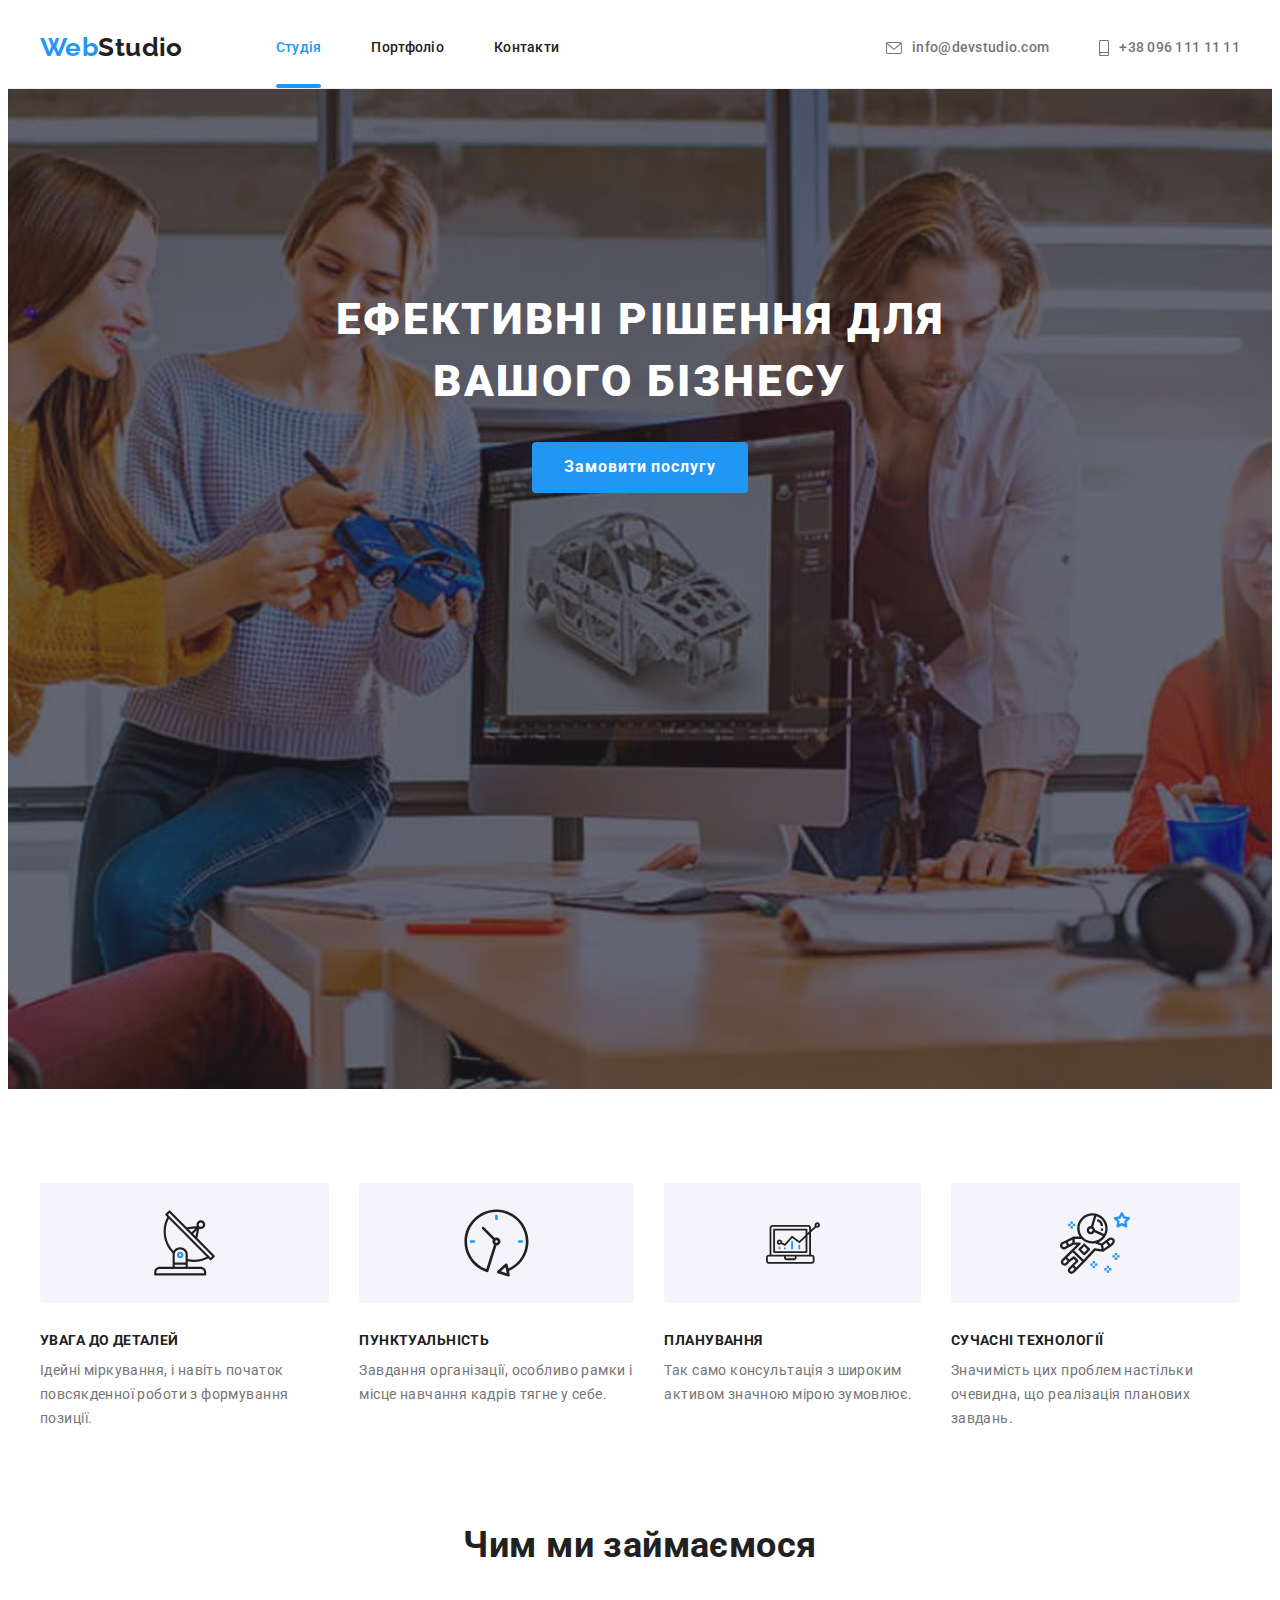
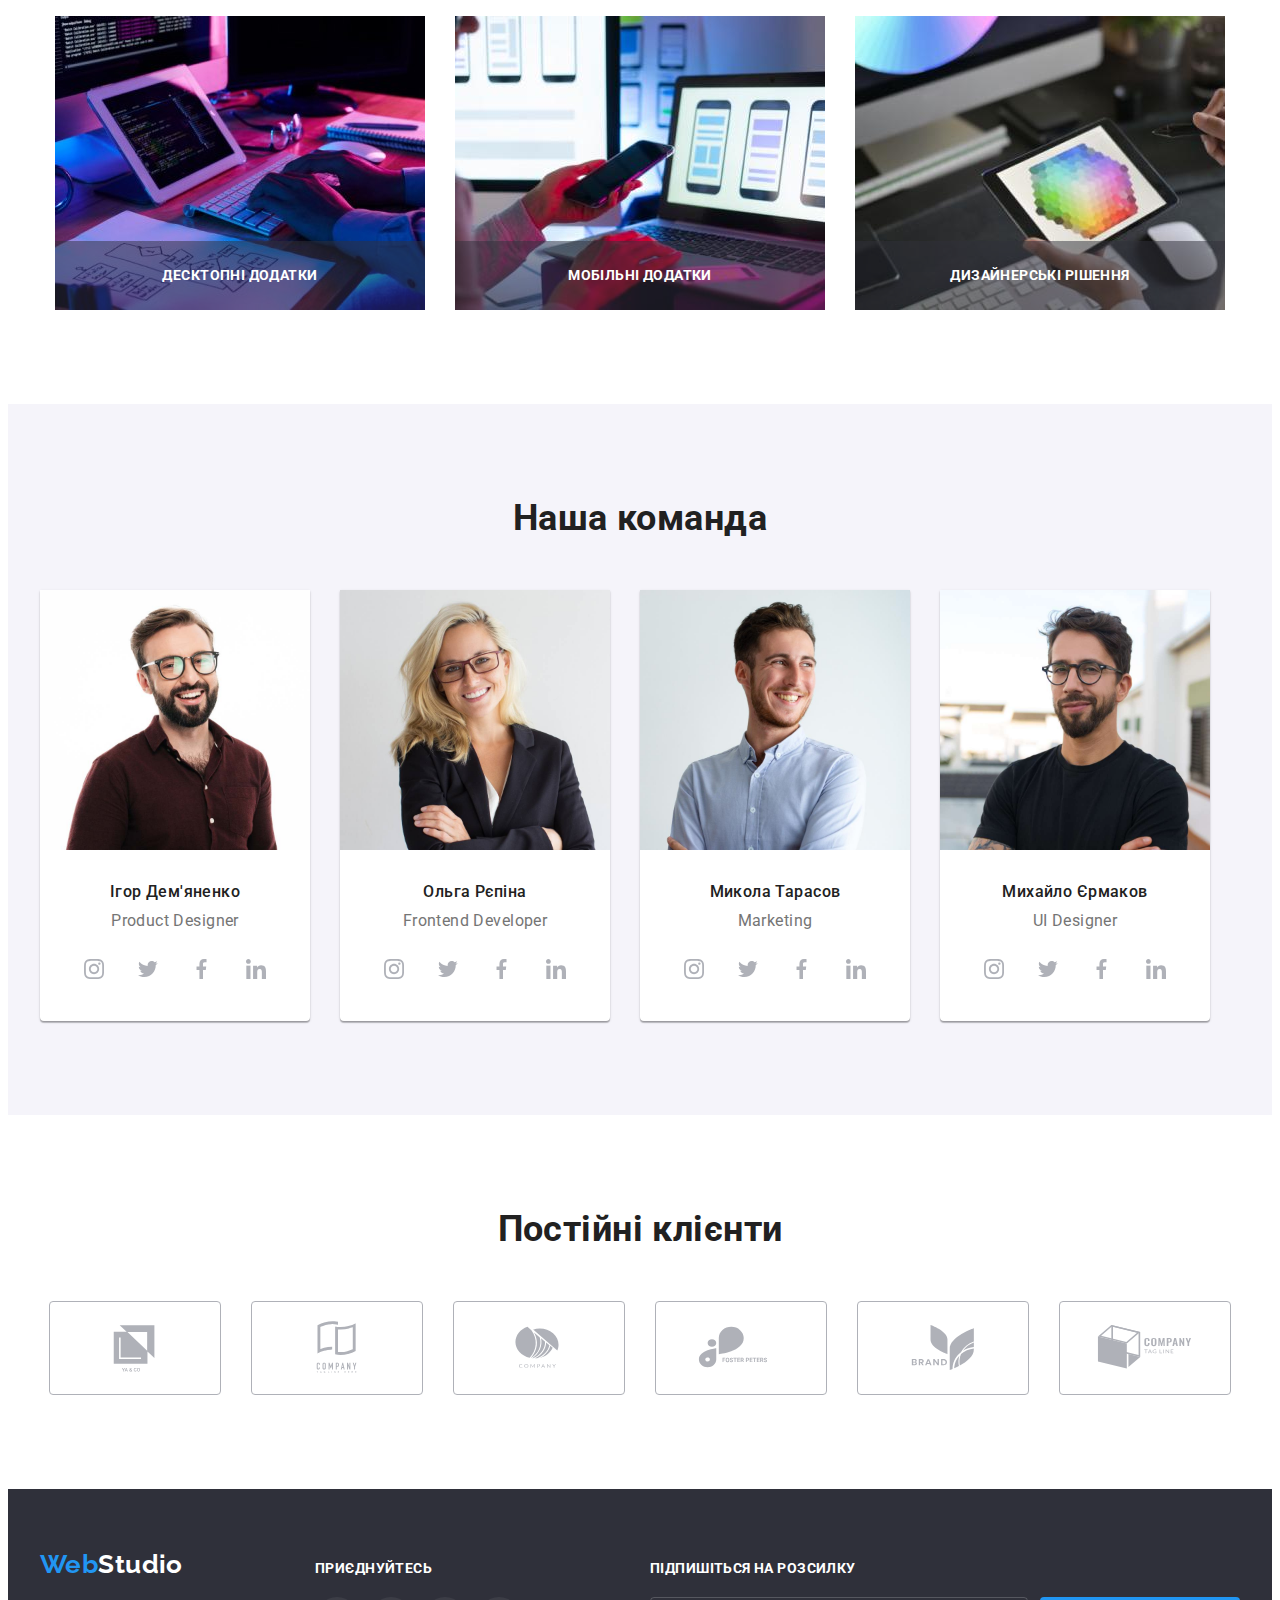
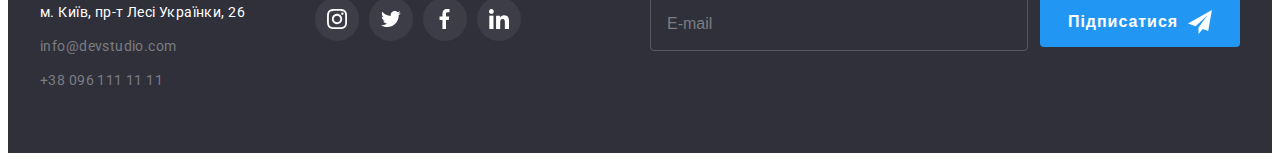
==== index.html @ 869d694b "HW8" ====
<!DOCTYPE html>
<html lang="uk">
  <head>
    <meta charset="UTF-8" />
    <meta http-equiv="X-UA-Compatible" content="IE=edge" />
    <meta name="viewport" content="width=device-width, initial-scale=1.0" />
    <title>WebStudio</title>
    <link rel="preconnect" href="https://fonts.googleapis.com" />
    <link rel="preconnect" href="https://fonts.gstatic.com" crossorigin />
    <link
      href="https://fonts.googleapis.com/css2?family=Raleway:wght@700&family=Roboto:wght@400;500;700;900&display=swap"
      rel="stylesheet"
    />
    <link
      rel="stylesheet"
      href="https://cdnjs.cloudflare.com/ajax/libs/modern-normalize/1.1.0/modern-normalize.min.css"
      integrity="sha512-wpPYUAdjBVSE4KJnH1VR1HeZfpl1ub8YT/NKx4PuQ5NmX2tKuGu6U/JRp5y+Y8XG2tV+wKQpNHVUX03MfMFn9Q=="
      crossorigin="anonymous"
      referrerpolicy="no-referrer"
    />
    <link rel="stylesheet" href="./css/main.min.css" />
  </head>
  <body>
    <!--Header-->
    <header class="header">
      <div class="container">
        <nav class="navigation">
          <a href="./index.html" class="logo"
            ><span class="logo__accent">Web</span>Studio</a
          >
          <ul class="site-nav list">
            <li class="site-nav__item">
              <a
                href="./index.html"
                class="site-nav__link site-nav__link--current"
                >Студія</a
              >
            </li>
            <li class="site-nav__item">
              <a href="./portfolio.html" class="site-nav__link">Портфоліо</a>
            </li>
            <li class="site-nav__item">
              <a href="/" class="site-nav__link">Контакти</a>
            </li>
          </ul>
          <ul class="contact list">
            <li class="contact__item">
              <a href="mailto:info@devstudio.com" class="contact__link">
                <svg class="contact__icon" width="16" height="12">
                  <use href="./img/sprite.svg#email"></use></svg
                >info@devstudio.com</a
              >
            </li>
            <li class="contact__item">
              <a href="tel:+380961111111" class="contact__link"
                ><svg class="contact__icon" width="10" height="16">
                  <use href="./img/sprite.svg#smartphone"></use></svg
                >+38 096 111 11 11</a
              >
            </li>
          </ul>
        </nav>
      </div>
    </header>

    <!--Main-->
    <main>
      <!--Hero banner-->
      <section class="hero-section">
        <div class="container">
          <h1 class="hero__headline">
            Ефективні рішення для <br />
            вашого бізнесу
          </h1>
          <button type="button" class="hero__button" data-modal-open>
            Замовити послугу
          </button>
        </div>
      </section>

      <!--Features-->
      <section class="features-section">
        <div class="container">
          <h2
            class="features-section__headline features-section__headline--visually-hidden"
          >
            Наші переваги
          </h2>
          <ul class="features-section__list list">
            <li class="features-section__item">
              <div class="features-section__icon">
                <svg width="65" height="70">
                  <use href="./img/sprite.svg#antenna"></use>
                </svg>
              </div>
              <h3 class="features-section__title">Увага до деталей</h3>
              <p class="features-section__text">
                Ідейні міркування, і навіть початок повсякденної роботи з
                формування позиції.
              </p>
            </li>
            <li class="features-section__item">
              <div class="features-section__icon">
                <svg width="67" height="70">
                  <use href="./img/sprite.svg#clock"></use>
                </svg>
              </div>
              <h3 class="features-section__title">Пунктуальність</h3>
              <p class="features-section__text">
                Завдання організації, особливо рамки і місце навчання кадрів
                тягне у себе.
              </p>
            </li>
            <li class="features-section__item">
              <div class="features-section__icon">
                <svg width="70" height="54">
                  <use href="./img/sprite.svg#pc-icon"></use>
                </svg>
              </div>
              <h3 class="features-section__title">Планування</h3>
              <p class="features-section__text">
                Так само консультація з широким активом значною мірою зумовлює.
              </p>
            </li>
            <li class="features-section__item">
              <div class="features-section__icon">
                <svg width="70" height="70">
                  <use href="./img/sprite.svg#astronaut"></use>
                </svg>
              </div>
              <h3 class="features-section__title">Сучасні технології</h3>
              <p class="features-section__text">
                Значимість цих проблем настільки очевидна, що реалізація
                планових завдань.
              </p>
            </li>
          </ul>
        </div>
      </section>

      <!--About-->
      <section class="about-section">
        <div class="container">
          <h2 class="about-section__headline">Чим ми займаємося</h2>
          <ul class="about-section__list list">
            <li class="about-section__item">
              <div class="about-section__thumb">
                <img
                  class="about-section__image"
                  src="./img/development.jpg"
                  alt="Веброзробка"
                  width="370"
                />
                <p class="about-section__copy">Десктопні додатки</p>
              </div>
            </li>
            <li class="about-section__item">
              <div class="about-section__thumb">
                <img
                  class="about-section__image"
                  src="./img/payment-integration.jpg"
                  alt="Інтеграція платіжних систем"
                  width="370"
                />
                <p class="about-section__copy">Мобільні додатки</p>
              </div>
            </li>
            <li class="about-section__item">
              <div class="about-section__thumb">
                <img
                  class="about-section__image"
                  src="./img/web-design.jpg"
                  alt="Веб дизайн"
                  width="370"
                />
                <p class="about-section__copy">Дизайнерські рішення</p>
              </div>
            </li>
          </ul>
        </div>
      </section>

      <!--Our team-->
      <section class="team-section">
        <div class="container">
          <h2 class="team-section__headline">Наша команда</h2>
          <ul class="team-section__list list">
            <li class="team-section__item item">
              <img
                class="team-section__photo"
                src="./img/ihor-product-designer.jpg"
                alt="Продуктовий дизайнер Ігор Демяненко"
                width="270"
              />
              <h3 class="team-section__name">Ігор Дем'яненко</h3>
              <p class="team-section__position">Product Designer</p>
              <ul class="some-list list">
                <li class="some-list__item">
                  <a
                    href="#"
                    class="some-list__link"
                    rel="noopener noreferrer nofollow"
                  >
                    <svg class="some-list__icon" width="20" height="20">
                      <use href="./img/sprite.svg#instagram-icon"></use></svg
                  ></a>
                </li>
                <li class="some-list__item">
                  <a
                    href="#"
                    class="some-list__link"
                    rel="noopener noreferrer nofollow"
                  >
                    <svg class="some-list__icon" width="20" height="20">
                      <use href="./img/sprite.svg#twitter-icon"></use></svg
                  ></a>
                </li>
                <li class="some-list__item">
                  <a
                    href="#"
                    class="some-list__link"
                    rel="noopener noreferrer nofollow"
                  >
                    <svg class="some-list__icon" width="20" height="20">
                      <use href="./img/sprite.svg#facebook-icon"></use></svg
                  ></a>
                </li>
                <li class="some-list__item">
                  <a
                    href="#"
                    class="some-list__link"
                    rel="noopener noreferrer nofollow"
                  >
                    <svg class="some-list__icon" width="20" height="20">
                      <use href="./img/sprite.svg#linkdin-icon"></use></svg
                  ></a>
                </li>
              </ul>
            </li>
            <li class="team-section__item">
              <img
                class="team-section__photo"
                src="./img/olga-fe.jpg"
                alt="Фронтенд розробник Ольга Рєпіна"
                width="270"
              />
              <h3 class="team-section__name">Ольга Рєпіна</h3>
              <p class="team-section__position">Frontend Developer</p>
              <ul class="some-list list">
                <li class="some-list__item">
                  <a
                    href="#"
                    class="some-list__link"
                    rel="noopener noreferrer nofollow"
                  >
                    <svg class="some-list__icon" width="20" height="20">
                      <use href="./img/sprite.svg#instagram-icon"></use></svg
                  ></a>
                </li>
                <li class="some-list__item">
                  <a
                    href="#"
                    class="some-list__link"
                    rel="noopener noreferrer nofollow"
                  >
                    <svg class="some-list__icon" width="20" height="20">
                      <use href="./img/sprite.svg#twitter-icon"></use></svg
                  ></a>
                </li>
                <li class="some-list__item">
                  <a
                    href="#"
                    class="some-list__link"
                    rel="noopener noreferrer nofollow"
                  >
                    <svg class="some-list__icon" width="20" height="20">
                      <use href="./img/sprite.svg#facebook-icon"></use></svg
                  ></a>
                </li>
                <li class="some-list__item">
                  <a
                    href="#"
                    class="some-list__link"
                    rel="noopener noreferrer nofollow"
                  >
                    <svg class="some-list__icon" width="20" height="20">
                      <use href="./img/sprite.svg#linkdin-icon"></use></svg
                  ></a>
                </li>
              </ul>
            </li>
            <li class="team-section__item">
              <img
                class="team-section__photo"
                src="./img/mykola-marketing.jpg"
                alt="Маркетер Микола Тарасов"
                width="270"
              />
              <h3 class="team-section__name">Микола Тарасов</h3>
              <p class="team-section__position">Marketing</p>
              <ul class="some-list list">
                <li class="some-list__item">
                  <a
                    href="#"
                    class="some-list__link"
                    rel="noopener noreferrer nofollow"
                  >
                    <svg class="some-list__icon" width="20" height="20">
                      <use href="./img/sprite.svg#instagram-icon"></use></svg
                  ></a>
                </li>
                <li class="some-list__item">
                  <a
                    href="#"
                    class="some-list__link"
                    rel="noopener noreferrer nofollow"
                  >
                    <svg class="some-list__icon" width="20" height="20">
                      <use href="./img/sprite.svg#twitter-icon"></use></svg
                  ></a>
                </li>
                <li class="some-list__item">
                  <a
                    href="#"
                    class="some-list__link"
                    rel="noopener noreferrer nofollow"
                  >
                    <svg class="some-list__icon" width="20" height="20">
                      <use href="./img/sprite.svg#facebook-icon"></use></svg
                  ></a>
                </li>
                <li class="some-list__item">
                  <a
                    href="#"
                    class="some-list__link"
                    rel="noopener noreferrer nofollow"
                  >
                    <svg class="some-list__icon" width="20" height="20">
                      <use href="./img/sprite.svg#linkdin-icon"></use></svg
                  ></a>
                </li>
              </ul>
            </li>
            <li class="team-section__item">
              <img
                class="team-section__photo"
                src="./img/mykhailo-ui-designer.jpg"
                alt="Дизайнер інтерфейсів Михайло Єрмаков"
                width="270"
              />
              <h3 class="team-section__name">Михайло Єрмаков</h3>
              <p class="team-section__position">UI Designer</p>
              <ul class="some-list list">
                <li class="some-list__item">
                  <a
                    href="#"
                    class="some-list__link"
                    rel="noopener noreferrer nofollow"
                  >
                    <svg class="some-list__icon" width="20" height="20">
                      <use href="./img/sprite.svg#instagram-icon"></use></svg
                  ></a>
                </li>
                <li class="some-list__item">
                  <a
                    href="#"
                    class="some-list__link"
                    rel="noopener noreferrer nofollow"
                  >
                    <svg class="some-list__icon" width="20" height="20">
                      <use href="./img/sprite.svg#twitter-icon"></use></svg
                  ></a>
                </li>
                <li class="some-list__item">
                  <a
                    href="#"
                    class="some-list__link"
                    rel="noopener noreferrer nofollow"
                  >
                    <svg class="some-list__icon" width="20" height="20">
                      <use href="./img/sprite.svg#facebook-icon"></use></svg
                  ></a>
                </li>
                <li class="some-list__item">
                  <a
                    href="#"
                    class="some-list__link"
                    rel="noopener noreferrer nofollow"
                  >
                    <svg class="some-list__icon" width="20" height="20">
                      <use href="./img/sprite.svg#linkdin-icon"></use></svg
                  ></a>
                </li>
              </ul>
            </li>
          </ul>
        </div>
      </section>

      <!-- OUR CLIENTS -->
      <section class="clients-section">
        <div class="container">
          <h2 class="clients-section__headline">Постійні клієнти</h2>
          <ul class="clients-list list">
            <li class="clients-list__item">
              <a
                href="#"
                class="clients-list__link"
                rel="noopener noreferrer nofollow"
              >
                <svg class="clients-list__icon" width="106" height="60">
                  <use href="./img/sprite.svg#yaco-company"></use></svg
              ></a>
            </li>
            <li class="clients-list__item">
              <a
                href="#"
                class="clients-list__link"
                rel="noopener noreferrer nofollow"
              >
                <svg class="clients-list__icon" width="106" height="60">
                  <use href="./img/sprite.svg#windows-company"></use></svg
              ></a>
            </li>
            <li class="clients-list__item">
              <a
                href="#"
                class="clients-list__link"
                rel="noopener noreferrer nofollow"
              >
                <svg class="clients-list__icon" width="106" height="60">
                  <use href="./img/sprite.svg#nut-company"></use></svg
              ></a>
            </li>
            <li class="clients-list__item">
              <a
                href="#"
                class="clients-list__link"
                rel="noopener noreferrer nofollow"
              >
                <svg class="clients-list__icon" width="106" height="60">
                  <use href="./img/sprite.svg#foster-company"></use></svg
              ></a>
            </li>
            <li class="clients-list__item">
              <a
                href="#"
                class="clients-list__link"
                rel="noopener noreferrer nofollow"
              >
                <svg class="clients-list__icon" width="106" height="60">
                  <use href="./img/sprite.svg#brand-company"></use></svg
              ></a>
            </li>
            <li class="clients-list__item">
              <a
                href="#"
                class="clients-list__link"
                rel="noopener noreferrer nofollow"
              >
                <svg class="clients-list__icon" width="106" height="60">
                  <use href="./img/sprite.svg#cube-company"></use></svg
              ></a>
            </li>
          </ul>
        </div>
      </section>
    </main>

    <!--Footer-->
    <footer class="footer-section">
      <div class="container">
        <div class="footer-container">
          <div class="footer-contacts">
            <a href="./index.html" class="logo page-footer__logo"
              ><span class="logo__accent">Web</span>Studio</a
            >
            <address>
              <ul class="footer-contacts__list list">
                <li class="footer-contacts__item">
                  <a
                    href="https://goo.gl/maps/yPFUbCjvbRKHDjKo9"
                    class="footer-contacts__map"
                    target="_blank"
                    rel="noopener noreferrer nofollow"
                    >м. Київ, пр-т Лесі Українки, 26</a
                  >
                </li>
                <li class="footer-contacts__item">
                  <a
                    href="mailto:info@devstudio.com"
                    class="footer-contacts__link"
                    >info@devstudio.com</a
                  >
                </li>
                <li class="footer-contacts__item">
                  <a href="tel:+380961111111" class="footer-contacts__link"
                    >+38 096 111 11 11</a
                  >
                </li>
              </ul>
            </address>
          </div>
          <div class="footer-some">
            <p class="footer-some__cta">Приєднуйтесь</p>
            <ul class="footer-some__list list">
              <li class="footer-some__item">
                <a
                  href="#"
                  class="footer-some__link"
                  rel="noopener noreferrer nofollow"
                >
                  <svg class="footer-some__icon" width="20" height="20">
                    <use href="./img/sprite.svg#instagram-icon"></use></svg
                ></a>
              </li>
              <li class="footer-some__item">
                <a
                  href="#"
                  class="footer-some__link"
                  rel="noopener noreferrer nofollow"
                >
                  <svg class="footer-some__icon" width="20" height="20">
                    <use href="./img/sprite.svg#twitter-icon"></use></svg
                ></a>
              </li>
              <li class="footer-some__item">
                <a
                  href="#"
                  class="footer-some__link"
                  rel="noopener noreferrer nofollow"
                >
                  <svg class="footer-some__icon" width="20" height="20">
                    <use href="./img/sprite.svg#facebook-icon"></use></svg
                ></a>
              </li>
              <li class="footer-some__item">
                <a
                  href="#"
                  class="footer-some__link"
                  rel="noopener noreferrer nofollow"
                >
                  <svg class="footer-some__icon" width="20" height="20">
                    <use href="./img/sprite.svg#linkdin-icon"></use></svg
                ></a>
              </li>
            </ul>
          </div>

          <div class="footer-subscription">
            <form>
              <p class="footer-subscription__copy">Підпишіться на розсилку</p>

              <div class="footer-subscription__form">
                <input
                  class="footer-subscription__input"
                  type="email"
                  name="input-footer"
                  id="input-footer"
                  placeholder="E-mail"
                />
                <button type="submit" class="footer-subscription__button">
                  Підписатися
                  <svg class="footer-subscription__icon" width="24" height="24">
                    <use href="./img/sprite.svg#subscribe-button"></use>
                  </svg>
                </button>
              </div>
            </form>
          </div>
        </div>
      </div>
    </footer>

    <!-- MODAL WINDOW -->

    <div class="backdrop backdrop--visually-hidden" data-modal>
      <div class="modal">
        <button type="button" class="modal__button" data-modal-close>
          <svg width="18" height="18">
            <use href="./img/sprite.svg#close-icon"></use>
          </svg>
        </button>

        <p class="modal-headline">Залиште свої дані, ми вам передзвонимо</p>

        <form class="modal-form">
          <div class="modal-form__item">
            <label for="user-name" class="modal-form__label">Ім'я</label>
            <input
              type="text"
              name="user-name"
              id="user-name"
              class="modal-form__input"
            />
            <svg class="modal-form__icon" width="12" height="12">
              <use href="./img/sprite.svg#name-icon"></use>
            </svg>
          </div>

          <div class="modal-form__item">
            <label for="tel" class="modal-form__label">Телефон</label>
            <input type="tel" name="tel" id="tel" class="modal-form__input" />
            <svg class="modal-form__icon" width="13" height="13">
              <use href="./img/sprite.svg#phone-icon"></use>
            </svg>
          </div>

          <div class="modal-form__item">
            <label for="email" class="modal-form__label">Пошта</label>
            <input
              type="email"
              name="mail"
              id="mail"
              class="modal-form__input"
            />
            <svg class="modal-form__icon" width="15" height="12">
              <use href="./img/sprite.svg#mail-icon"></use>
            </svg>
          </div>

          <div class="modal-form__item">
            <label for="customer-request" class="modal-form__label"
              >Коментар</label
            >
            <textarea
              name="customer-request"
              cols="30"
              rows="10"
              placeholder="Введіть текст"
              id="customer-request"
              class="modal-form__textarea"
            ></textarea>
          </div>

          <div class="checkbox">
            <label for="policy" class="checkbox__label">
              <input
                type="checkbox"
                name=""
                id="policy"
                class="checkbox__input"
              />
              <svg class="checkbox__icon" width="16" height="15">
                <use href="./img/sprite.svg#checkbox-icon"></use>
              </svg>
              <span class="checkbox__label"
                >Погоджуюся з розсилкою та приймаю
                <a href="#" class="chekbox__policy">Умови договору</a></span
              >
            </label>
          </div>

          <button type="submit" class="checkbox__button">Відправити</button>
        </form>
      </div>
    </div>
    <script src="./js/modal.js"></script>
  </body>
</html>
---- css/main.min.css ----
body{color:#757575;font-family:Roboto,sans-serif;font-size:14px;font-weight:400;letter-spacing:.03em}.list{list-style:none;margin:0;padding:0}.container{width:1200px;margin-left:auto;margin-right:auto;padding-left:15px;padding-right:15px}.header{background-color:#fff;border-bottom:1px solid #ececec}.navigation{display:-webkit-box;display:-ms-flexbox;display:flex;-webkit-box-align:center;-ms-flex-align:center;align-items:center}.site-nav{display:-webkit-box;display:-ms-flexbox;display:flex;margin-left:93px}.site-nav__item+.site-nav__item{margin-left:50px}.site-nav__link{display:block;color:#212121;font-weight:500;line-height:1.14;letter-spacing:.02em;text-decoration:none;padding-top:32px;padding-bottom:32px;-webkit-transition:color 250ms cubic-bezier(0.4, 0, 0.2, 1);transition:color 250ms cubic-bezier(0.4, 0, 0.2, 1)}.site-nav__link:hover,.site-nav__link:focus{color:#2196f3;fill:#2196f3}.contact{display:-webkit-box;display:-ms-flexbox;display:flex;margin-left:auto}.contact__item+.contact__item{margin-left:50px}.contact__link{color:#757575;fill:#757575;font-weight:500;line-height:1.14;letter-spacing:.02em;text-decoration:none;display:-webkit-box;display:-ms-flexbox;display:flex;-webkit-box-align:center;-ms-flex-align:center;align-items:center;-webkit-transition:color 250ms cubic-bezier(0.4, 0, 0.2, 1),fill 250ms cubic-bezier(0.4, 0, 0.2, 1);transition:color 250ms cubic-bezier(0.4, 0, 0.2, 1),fill 250ms cubic-bezier(0.4, 0, 0.2, 1)}.contact__link:hover,.contact__link:focus{color:#2196f3;fill:#2196f3}.site-nav__link--current{color:#2196f3;position:relative}.site-nav__link--current::after{position:absolute;bottom:0;left:0;content:"";background:#2196f3;width:100%;height:4px;border-radius:2px}.contact__icon{margin-right:10px}.logo{color:#212121;font-family:Raleway,sans-serif;font-weight:700;font-size:26px;line-height:1.2;text-decoration:none}.logo__accent{color:#2196f3}.page-footer__logo{color:#fff;display:inline-block;margin-bottom:20px}.hero-section{background-color:#2f303a;padding-top:200px;padding-bottom:200px;max-width:1600px;height:600px;text-align:center;margin-left:auto;margin-right:auto;background-image:-webkit-gradient(linear, left top, right top, from(rgba(47, 48, 58, 0.4)), to(rgba(47, 48, 58, 0.4))),url(../img/hero-banner.jpg);background-image:linear-gradient(to right, rgba(47, 48, 58, 0.4), rgba(47, 48, 58, 0.4)),url(../img/hero-banner.jpg);background-size:cover;background-repeat:no-repeat;background-position:center}.hero__headline{color:#fff;font-weight:900;font-size:44px;line-height:1.4;letter-spacing:.06em;text-align:center;text-transform:uppercase;margin-top:0;margin-bottom:30px}.hero__button{color:#fff;background-color:#2196f3;border:none;border-radius:4px;font-family:inherit;font-weight:700;font-size:16px;line-height:1.9;letter-spacing:.06em;padding:10px 32px;cursor:pointer;-webkit-transition:background-color 250ms cubic-bezier(0.4, 0, 0.2, 1),-webkit-box-shadow 250ms cubic-bezier(0.4, 0, 0.2, 1);transition:background-color 250ms cubic-bezier(0.4, 0, 0.2, 1),-webkit-box-shadow 250ms cubic-bezier(0.4, 0, 0.2, 1);transition:background-color 250ms cubic-bezier(0.4, 0, 0.2, 1),box-shadow 250ms cubic-bezier(0.4, 0, 0.2, 1);transition:background-color 250ms cubic-bezier(0.4, 0, 0.2, 1),box-shadow 250ms cubic-bezier(0.4, 0, 0.2, 1),-webkit-box-shadow 250ms cubic-bezier(0.4, 0, 0.2, 1)}.hero__button:hover,.hero__button:focus{background-color:#188ce8;-webkit-box-shadow:0px 4px 4px rgba(0,0,0,.15);box-shadow:0px 4px 4px rgba(0,0,0,.15)}.features-section{padding-top:94px;padding-bottom:94px}.features-section__headline--visually-hidden{position:absolute;width:1px;height:1px;margin:-1px;border:0;padding:0;white-space:nowrap;-webkit-clip-path:inset(100%);clip-path:inset(100%);clip:rect(0 0 0 0);overflow:hidden}.features-section__icon{background-color:#f5f4fa;height:120px;margin-bottom:30px;border-radius:4px;display:-webkit-box;display:-ms-flexbox;display:flex;-webkit-box-align:center;-ms-flex-align:center;align-items:center;-webkit-box-pack:center;-ms-flex-pack:center;justify-content:center}.features-section__list{display:-webkit-box;display:-ms-flexbox;display:flex}.features-section__item+.features-section__item{margin-left:30px}.features-section__title{color:#212121;font-weight:700;font-size:14px;line-height:1.14;text-transform:uppercase;margin-top:0;margin-bottom:10px}.features-section__text{line-height:1.71;margin-top:0;margin-bottom:0}.about-section{padding-bottom:94px}.about-section__headline{color:#212121;font-weight:700;font-size:36px;line-height:1.16;text-align:center;margin-top:0;margin-bottom:50px}.about-section__list{display:-webkit-box;display:-ms-flexbox;display:flex;-webkit-box-pack:center;-ms-flex-pack:center;justify-content:center}.about-section__item+.about-section__item{margin-left:30px}.about-section__image{display:block}.about-section__thumb{position:relative}.about-section__copy{position:absolute;bottom:0;width:100%;padding-top:27px;padding-bottom:27px;margin:0;text-align:center;text-transform:uppercase;background-color:rgba(47,48,58,.5019607843);color:#fff;font-weight:700;line-height:1.14}.some-list{display:-webkit-box;display:-ms-flexbox;display:flex;-webkit-box-pack:center;-ms-flex-pack:center;justify-content:center;padding-bottom:30px}.some-list__link{display:-webkit-box;display:-ms-flexbox;display:flex;-webkit-box-pack:center;-ms-flex-pack:center;justify-content:center;-webkit-box-align:center;-ms-flex-align:center;align-items:center;color:#afb1b8;width:44px;height:44px;border-radius:50%;-webkit-transition:color 250ms cubic-bezier(0.4, 0, 0.2, 1),background-color 250ms cubic-bezier(0.4, 0, 0.2, 1);transition:color 250ms cubic-bezier(0.4, 0, 0.2, 1),background-color 250ms cubic-bezier(0.4, 0, 0.2, 1)}.some-list__link:hover,.some-list__link:focus{color:#fff;background-color:#2196f3}.some-list__icon{fill:currentColor}.some-list__item{margin-right:10px}.some-list__item:last-child{margin-right:0px}.team-section{background-color:#f5f4fa;padding-top:94px;padding-bottom:94px}.team-section__list{display:-webkit-box;display:-ms-flexbox;display:flex}.team-section__item{background-color:#fff;-webkit-box-shadow:0px 1px 3px rgba(0,0,0,.12),0px 1px 1px rgba(0,0,0,.14),0px 2px 1px rgba(0,0,0,.2);box-shadow:0px 1px 3px rgba(0,0,0,.12),0px 1px 1px rgba(0,0,0,.14),0px 2px 1px rgba(0,0,0,.2);border-radius:0px 0px 4px 4px;text-align:center}.team-section__item+.team-section__item{margin-left:30px}.team-section__headline{color:#212121;font-weight:700;font-size:36px;line-height:1.16;text-align:center;margin-top:0;margin-bottom:50px}.team-section__photo{margin-bottom:30px}.team-section__name{color:#212121;font-weight:500;font-size:16px;line-height:1.18;margin-top:0;margin-bottom:10px}.team-section__position{font-size:16px;line-height:1.18;margin-top:0;margin-bottom:16px}.clients-section{background-color:#fff;padding-top:94px;padding-bottom:94px}.clients-section__headline{color:#212121;font-weight:700;font-size:36px;line-height:1.16;text-align:center;margin-top:0;margin-bottom:50px}.clients-list{display:-webkit-box;display:-ms-flexbox;display:flex;-webkit-box-pack:center;-ms-flex-pack:center;justify-content:center}.clients-list__link{display:-webkit-box;display:-ms-flexbox;display:flex;-webkit-box-pack:center;-ms-flex-pack:center;justify-content:center;-webkit-box-align:center;-ms-flex-align:center;align-items:center;color:#afb1b8;border:1px solid #afb1b8;border-radius:4px;width:170px;height:92px;-webkit-transition:color 250ms cubic-bezier(0.4, 0, 0.2, 1),border 250ms cubic-bezier(0.4, 0, 0.2, 1);transition:color 250ms cubic-bezier(0.4, 0, 0.2, 1),border 250ms cubic-bezier(0.4, 0, 0.2, 1)}.clients-list__link:hover,.clients-list__link:focus{color:#2196f3;border:1px solid #2196f3}.clients-list__icon{fill:currentColor}.clients-list__item{margin-right:30px}.clients-list__item:last-child{margin-right:0px}.footer-container{display:-webkit-box;display:-ms-flexbox;display:flex;-webkit-box-align:baseline;-ms-flex-align:baseline;align-items:baseline}.footer-section{background-color:#2f303a;padding-top:60px;padding-bottom:60px}.footer-some{margin-left:70px}.footer-some__list{display:-webkit-box;display:-ms-flexbox;display:flex;-webkit-box-pack:center;-ms-flex-pack:center;justify-content:center}.footer-some__link{display:-webkit-box;display:-ms-flexbox;display:flex;-webkit-box-pack:center;-ms-flex-pack:center;justify-content:center;-webkit-box-align:center;-ms-flex-align:center;align-items:center;color:#fff;background-color:rgba(255,255,255,.062745098);width:44px;height:44px;border-radius:50%;-webkit-transition:background-color 250ms cubic-bezier(0.4, 0, 0.2, 1);transition:background-color 250ms cubic-bezier(0.4, 0, 0.2, 1)}.footer-some__link:hover,.footer-some__link:focus{background-color:#2196f3}.footer-some__icon{fill:currentColor}.footer-some__item{margin-right:10px}.footer-some__item:last-child{margin-right:0px}.footer-some__cta{margin-top:0;margin-bottom:20px;font-weight:700;font-size:14px;line-height:1.14;letter-spacing:.03em;text-transform:uppercase;color:#fff}.footer-contacts__list{font-style:normal}.footer-contacts__map{color:#fff;line-height:1.8;text-decoration:none;-webkit-transition:color 250ms cubic-bezier(0.4, 0, 0.2, 1);transition:color 250ms cubic-bezier(0.4, 0, 0.2, 1)}.footer-contacts__map:hover,.footer-contacts__map:focus{color:#2196f3}.footer-contacts__link{color:rgba(255,255,255,.3764705882);line-height:1.8;text-decoration:none;-webkit-transition:color 250ms cubic-bezier(0.4, 0, 0.2, 1);transition:color 250ms cubic-bezier(0.4, 0, 0.2, 1)}.footer-contacts__link:hover,.footer-contacts__link:focus{color:#2196f3}.footer-contacts__item:not(:last-child){margin-bottom:9px}.footer-subscription{margin-left:auto}.footer-subscription__form{display:-webkit-box;display:-ms-flexbox;display:flex}.footer-subscription__copy{margin-top:0px;margin-bottom:20px;font-weight:700;line-height:1.14;text-transform:uppercase;color:#fff}.footer-subscription__icon{margin-left:10px}.footer-subscription__input{width:358px;height:50px;padding-left:16px;margin-right:12px;font-size:16px;cursor:pointer;border:1px solid rgba(255,255,255,.1882352941);border-radius:4px;background-color:rgba(0,0,0,0);color:#fff;-webkit-transition:border 250ms cubic-bezier(0.4, 0, 0.2, 1);transition:border 250ms cubic-bezier(0.4, 0, 0.2, 1)}.footer-subscription__input:focus{border:1px solid #2196f3;outline:none}.footer-subscription__input::-webkit-input-placeholder{color:rgba(255,255,255,.3764705882)}.footer-subscription__input::-moz-placeholder{color:rgba(255,255,255,.3764705882)}.footer-subscription__input:-ms-input-placeholder{color:rgba(255,255,255,.3764705882)}.footer-subscription__input::-ms-input-placeholder{color:rgba(255,255,255,.3764705882)}.footer-subscription__input::placeholder{color:rgba(255,255,255,.3764705882)}.footer-subscription__button{display:-webkit-box;display:-ms-flexbox;display:flex;-webkit-box-align:center;-ms-flex-align:center;align-items:center;width:200px;height:50px;padding:13px 28px;background-color:#2196f3;color:#fff;font-weight:700;font-size:16px;line-height:1.5;letter-spacing:.06em;border:none;border-radius:4px;cursor:pointer;-webkit-transition:background-color 1250ms cubic-bezier(0.4, 0, 0.2, 1),-webkit-box-shadow 250ms cubic-bezier(0.4, 0, 0.2, 1);transition:background-color 1250ms cubic-bezier(0.4, 0, 0.2, 1),-webkit-box-shadow 250ms cubic-bezier(0.4, 0, 0.2, 1);transition:background-color 1250ms cubic-bezier(0.4, 0, 0.2, 1),box-shadow 250ms cubic-bezier(0.4, 0, 0.2, 1);transition:background-color 1250ms cubic-bezier(0.4, 0, 0.2, 1),box-shadow 250ms cubic-bezier(0.4, 0, 0.2, 1),-webkit-box-shadow 250ms cubic-bezier(0.4, 0, 0.2, 1)}.footer-subscription__button:hover,.footer-subscription__button:focus{background-color:#188ce8;-webkit-box-shadow:0px 4px 4px rgba(0,0,0,.15);box-shadow:0px 4px 4px rgba(0,0,0,.15)}.backdrop--visually-hidden{opacity:0;pointer-events:none;visibility:hidden}.backdrop{position:fixed;top:0;left:0;width:100%;height:100%;background-color:rgba(0,0,0,.1254901961);-webkit-transition:opacity 250ms cubic-bezier(0.4, 0, 0.2, 1),visibility 250ms cubic-bezier(0.4, 0, 0.2, 1);transition:opacity 250ms cubic-bezier(0.4, 0, 0.2, 1),visibility 250ms cubic-bezier(0.4, 0, 0.2, 1)}.modal{position:absolute;top:50%;left:50%;-webkit-transform:translate(-50%, -50%);transform:translate(-50%, -50%);height:581px;width:528px;background-color:#fff;-webkit-box-shadow:0px 1px 3px rgba(0,0,0,.12),0px 1px 1px rgba(0,0,0,.14),0px 2px 1px rgba(0,0,0,.2);box-shadow:0px 1px 3px rgba(0,0,0,.12),0px 1px 1px rgba(0,0,0,.14),0px 2px 1px rgba(0,0,0,.2);border-radius:4px}.modal__button{display:-webkit-box;display:-ms-flexbox;display:flex;-webkit-box-align:center;-ms-flex-align:center;align-items:center;margin-left:auto;margin-top:8px;margin-right:8px;width:30px;height:30px;border-radius:50%;border:1px solid rgba(0,0,0,.062745098);background-color:rgba(0,0,0,0);-webkit-transition:fill 250ms cubic-bezier(0.4, 0, 0.2, 1);transition:fill 250ms cubic-bezier(0.4, 0, 0.2, 1);cursor:pointer}.modal__button:hover,.modal__button:focus{fill:#2196f3}.modal-headline{font-weight:700;font-size:20px;line-height:1.15;text-align:center;color:#212121;margin-top:0px;margin-bottom:12px}.modal-form{padding-left:40px;padding-right:40px}.modal-form__item{display:-webkit-box;display:-ms-flexbox;display:flex;-webkit-box-orient:vertical;-webkit-box-direction:normal;-ms-flex-direction:column;flex-direction:column;position:relative}.modal-form__item:nth-child(4){margin-bottom:20px}.modal-form__item+.modal-form__item{margin-top:10px}.modal-form__icon{position:absolute;top:32px;left:15px;-webkit-transition:fill 250ms cubic-bezier(0.4, 0, 0.2, 1);transition:fill 250ms cubic-bezier(0.4, 0, 0.2, 1)}.modal-form__label{font-size:12px;line-height:1.16;letter-spacing:.01em;margin-bottom:4px}.modal-form__input{position:relative;height:40px;padding-left:42px;border:1px solid rgba(33,33,33,.1254901961);border-radius:4px;-webkit-transition:border 250ms cubic-bezier(0.4, 0, 0.2, 1);transition:border 250ms cubic-bezier(0.4, 0, 0.2, 1);cursor:pointer}.modal-form__input:hover,.modal-form__input:focus{border:1px solid #2196f3;outline:none}.modal-form__input:focus~.modal-form__icon{fill:#2196f3}.modal-form__textarea{height:120px;padding-top:12px;padding-left:16px;resize:none;border:1px solid rgba(33,33,33,.1254901961);border-radius:4px;cursor:pointer;-webkit-transition:border 250ms cubic-bezier(0.4, 0, 0.2, 1);transition:border 250ms cubic-bezier(0.4, 0, 0.2, 1)}.modal-form__textarea:hover,.modal-form__textarea:focus{border:1px solid #2196f3;outline:none}.checkbox__label{display:-webkit-box;display:-ms-flexbox;display:flex;-webkit-box-align:center;-ms-flex-align:center;align-items:center;line-height:1.7;cursor:pointer}.checkbox{display:-webkit-box;display:-ms-flexbox;display:flex;-webkit-box-pack:center;-ms-flex-pack:center;justify-content:center;-webkit-box-align:end;-ms-flex-align:end;align-items:flex-end;margin-bottom:30px}.checkbox__input{-webkit-appearance:none;-moz-appearance:none;appearance:none}.checkbox__icon{margin-right:8px}.checkbox__input:checked+.checkbox__icon{background-image:url(../img/checkbox-icon.svg);fill:#2196f3}.chekbox__policy{color:#2196f3;margin-left:6px}.checkbox__button{display:block;margin:0 auto;padding:10px 52px;font-weight:700;font-size:16px;line-height:1.8;color:#fff;background-color:#2196f3;border:none;border-radius:4px;-webkit-transition:background-color 250ms cubic-bezier(0.4, 0, 0.2, 1),-webkit-box-shadow 250ms cubic-bezier(0.4, 0, 0.2, 1);transition:background-color 250ms cubic-bezier(0.4, 0, 0.2, 1),-webkit-box-shadow 250ms cubic-bezier(0.4, 0, 0.2, 1);transition:box-shadow 250ms cubic-bezier(0.4, 0, 0.2, 1),background-color 250ms cubic-bezier(0.4, 0, 0.2, 1);transition:box-shadow 250ms cubic-bezier(0.4, 0, 0.2, 1),background-color 250ms cubic-bezier(0.4, 0, 0.2, 1),-webkit-box-shadow 250ms cubic-bezier(0.4, 0, 0.2, 1)}.checkbox__button:hover,.checkbox__button:focus{background-color:#188ce8;-webkit-box-shadow:0px 4px 4px rgba(0,0,0,.15);box-shadow:0px 4px 4px rgba(0,0,0,.15)}/*# sourceMappingURL=main.min.css.map */
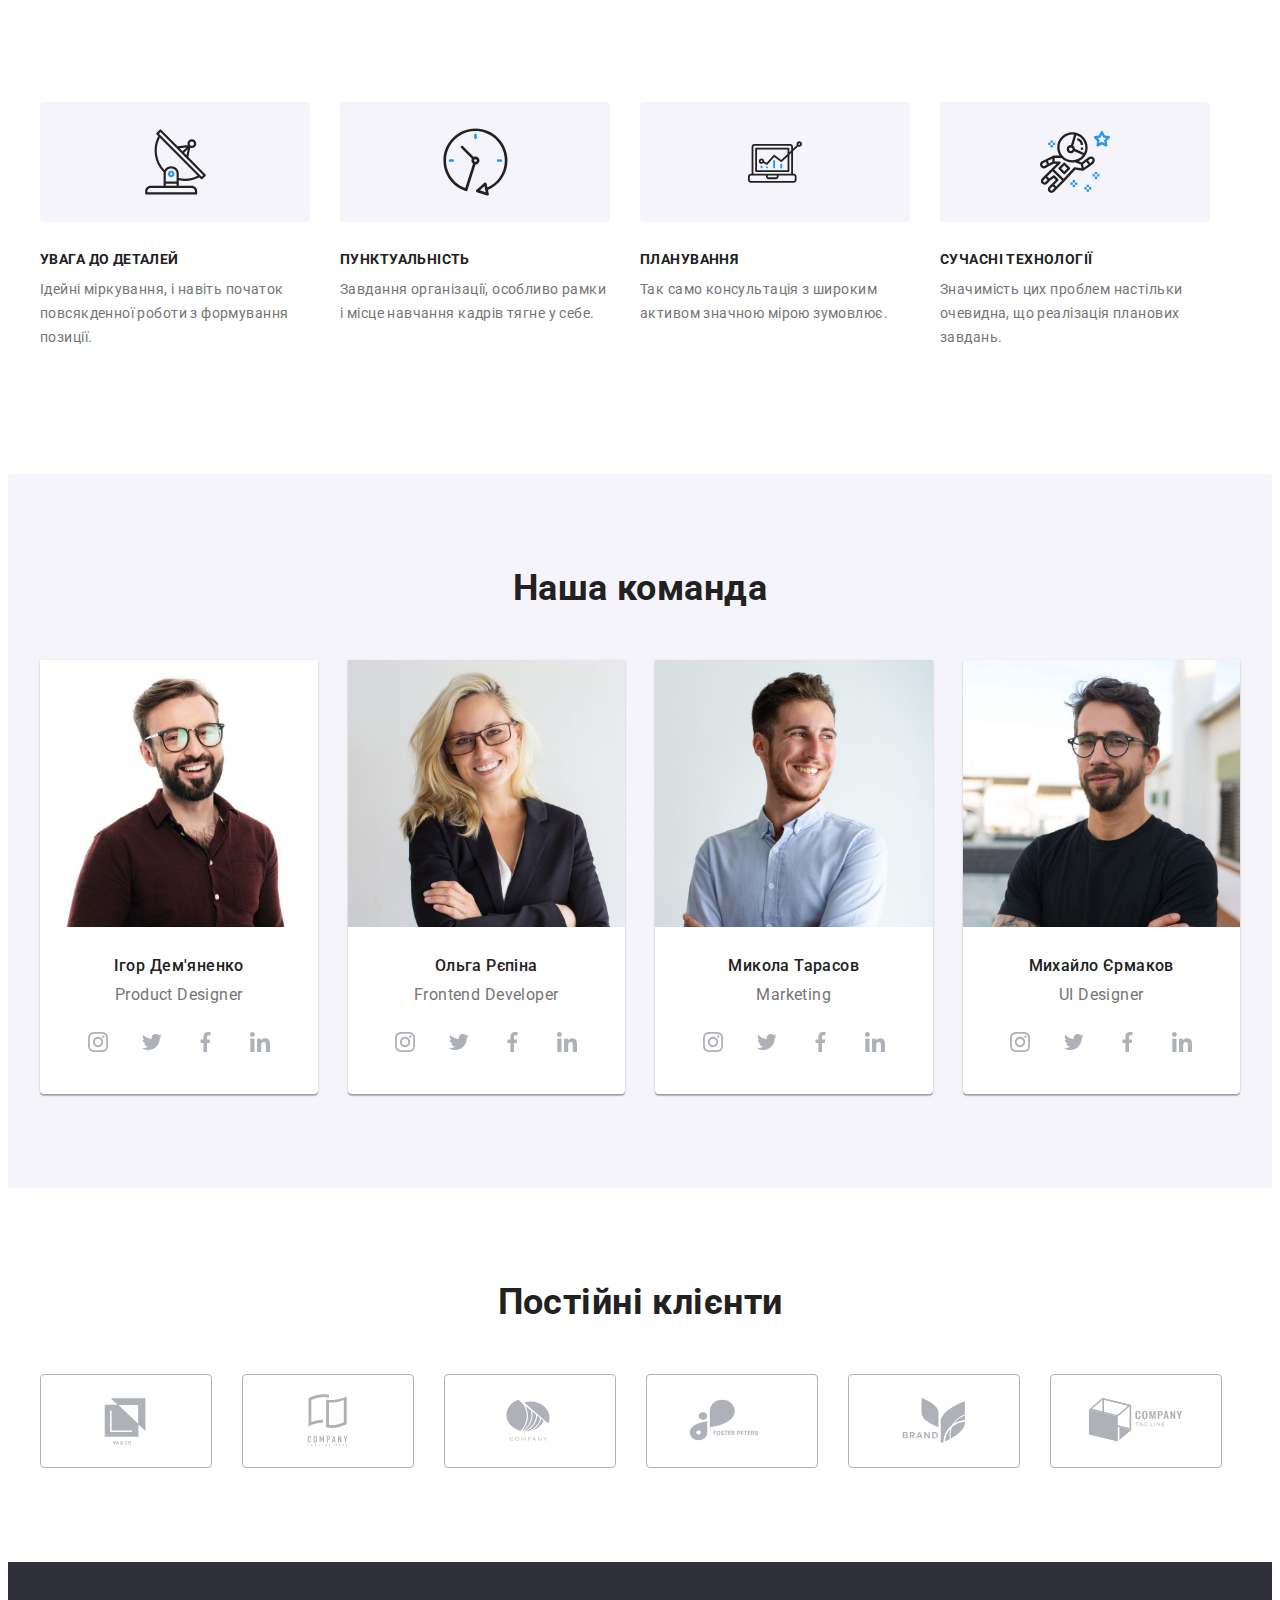
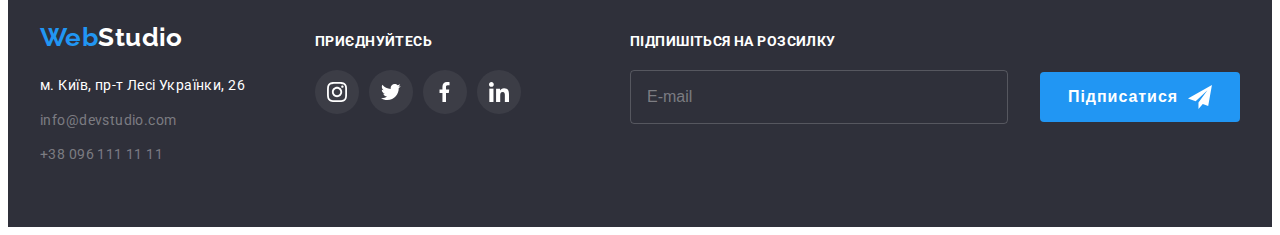
==== commit 5b9f9ab7: "WIP" ====
--- a/index.html
+++ b/index.html
@@ -22,7 +22,7 @@
   </head>
   <body>
     <!--Header-->
-    <header class="header">
+    <!-- <header class="header">
       <div class="container">
         <nav class="navigation">
           <a href="./index.html" class="logo"
@@ -47,26 +47,23 @@
             <li class="contact__item">
               <a href="mailto:info@devstudio.com" class="contact__link">
                 <svg class="contact__icon" width="16" height="12">
-                  <use href="./img/sprite.svg#email"></use></svg
-                >info@devstudio.com</a
-              >
+                  <use href="./img/sprite.svg#email"></use></svg>info@devstudio.com</a>
             </li>
             <li class="contact__item">
               <a href="tel:+380961111111" class="contact__link"
                 ><svg class="contact__icon" width="10" height="16">
-                  <use href="./img/sprite.svg#smartphone"></use></svg
-                >+38 096 111 11 11</a
+                  <use href="./img/sprite.svg#smartphone"></use></svg>+38 096 111 11 11</a
               >
             </li>
           </ul>
         </nav>
       </div>
-    </header>
+    </header> -->
 
     <!--Main-->
     <main>
       <!--Hero banner-->
-      <section class="hero-section">
+      <!-- <section class="hero-section">
         <div class="container">
           <h1 class="hero__headline">
             Ефективні рішення для <br />
@@ -76,7 +73,7 @@
             Замовити послугу
           </button>
         </div>
-      </section>
+      </section> -->
 
       <!--Features-->
       <section class="features-section">
@@ -139,7 +136,7 @@
       </section>
 
       <!--About-->
-      <section class="about-section">
+      <!-- <section class="about-section">
         <div class="container">
           <h2 class="about-section__headline">Чим ми займаємося</h2>
           <ul class="about-section__list list">
@@ -178,14 +175,14 @@
             </li>
           </ul>
         </div>
-      </section>
+      </section> -->
 
       <!--Our team-->
       <section class="team-section">
         <div class="container">
           <h2 class="team-section__headline">Наша команда</h2>
           <ul class="team-section__list list">
-            <li class="team-section__item item">
+            <li class="team-section__item">
               <img
                 class="team-section__photo"
                 src="./img/ihor-product-designer.jpg"
@@ -202,38 +199,34 @@
                     rel="noopener noreferrer nofollow"
                   >
                     <svg class="some-list__icon" width="20" height="20">
-                      <use href="./img/sprite.svg#instagram-icon"></use></svg
-                  ></a>
-                </li>
-                <li class="some-list__item">
-                  <a
-                    href="#"
-                    class="some-list__link"
-                    rel="noopener noreferrer nofollow"
-                  >
-                    <svg class="some-list__icon" width="20" height="20">
-                      <use href="./img/sprite.svg#twitter-icon"></use></svg
-                  ></a>
-                </li>
-                <li class="some-list__item">
-                  <a
-                    href="#"
-                    class="some-list__link"
-                    rel="noopener noreferrer nofollow"
-                  >
-                    <svg class="some-list__icon" width="20" height="20">
-                      <use href="./img/sprite.svg#facebook-icon"></use></svg
-                  ></a>
-                </li>
-                <li class="some-list__item">
-                  <a
-                    href="#"
-                    class="some-list__link"
-                    rel="noopener noreferrer nofollow"
-                  >
-                    <svg class="some-list__icon" width="20" height="20">
-                      <use href="./img/sprite.svg#linkdin-icon"></use></svg
-                  ></a>
+                      <use href="./img/sprite.svg#instagram-icon"></use></svg></a>
+                </li>
+                <li class="some-list__item">
+                  <a
+                    href="#"
+                    class="some-list__link"
+                    rel="noopener noreferrer nofollow"
+                  >
+                    <svg class="some-list__icon" width="20" height="20">
+                      <use href="./img/sprite.svg#twitter-icon"></use></svg></a>
+                </li>
+                <li class="some-list__item">
+                  <a
+                    href="#"
+                    class="some-list__link"
+                    rel="noopener noreferrer nofollow"
+                  >
+                    <svg class="some-list__icon" width="20" height="20">
+                      <use href="./img/sprite.svg#facebook-icon"></use></svg></a>
+                </li>
+                <li class="some-list__item">
+                  <a
+                    href="#"
+                    class="some-list__link"
+                    rel="noopener noreferrer nofollow"
+                  >
+                    <svg class="some-list__icon" width="20" height="20">
+                      <use href="./img/sprite.svg#linkdin-icon"></use></svg></a>
                 </li>
               </ul>
             </li>
@@ -254,38 +247,34 @@
                     rel="noopener noreferrer nofollow"
                   >
                     <svg class="some-list__icon" width="20" height="20">
-                      <use href="./img/sprite.svg#instagram-icon"></use></svg
-                  ></a>
-                </li>
-                <li class="some-list__item">
-                  <a
-                    href="#"
-                    class="some-list__link"
-                    rel="noopener noreferrer nofollow"
-                  >
-                    <svg class="some-list__icon" width="20" height="20">
-                      <use href="./img/sprite.svg#twitter-icon"></use></svg
-                  ></a>
-                </li>
-                <li class="some-list__item">
-                  <a
-                    href="#"
-                    class="some-list__link"
-                    rel="noopener noreferrer nofollow"
-                  >
-                    <svg class="some-list__icon" width="20" height="20">
-                      <use href="./img/sprite.svg#facebook-icon"></use></svg
-                  ></a>
-                </li>
-                <li class="some-list__item">
-                  <a
-                    href="#"
-                    class="some-list__link"
-                    rel="noopener noreferrer nofollow"
-                  >
-                    <svg class="some-list__icon" width="20" height="20">
-                      <use href="./img/sprite.svg#linkdin-icon"></use></svg
-                  ></a>
+                      <use href="./img/sprite.svg#instagram-icon"></use></svg></a>
+                </li>
+                <li class="some-list__item">
+                  <a
+                    href="#"
+                    class="some-list__link"
+                    rel="noopener noreferrer nofollow"
+                  >
+                    <svg class="some-list__icon" width="20" height="20">
+                      <use href="./img/sprite.svg#twitter-icon"></use></svg></a>
+                </li>
+                <li class="some-list__item">
+                  <a
+                    href="#"
+                    class="some-list__link"
+                    rel="noopener noreferrer nofollow"
+                  >
+                    <svg class="some-list__icon" width="20" height="20">
+                      <use href="./img/sprite.svg#facebook-icon"></use></svg></a>
+                </li>
+                <li class="some-list__item">
+                  <a
+                    href="#"
+                    class="some-list__link"
+                    rel="noopener noreferrer nofollow"
+                  >
+                    <svg class="some-list__icon" width="20" height="20">
+                      <use href="./img/sprite.svg#linkdin-icon"></use></svg></a>
                 </li>
               </ul>
             </li>
@@ -306,38 +295,34 @@
                     rel="noopener noreferrer nofollow"
                   >
                     <svg class="some-list__icon" width="20" height="20">
-                      <use href="./img/sprite.svg#instagram-icon"></use></svg
-                  ></a>
-                </li>
-                <li class="some-list__item">
-                  <a
-                    href="#"
-                    class="some-list__link"
-                    rel="noopener noreferrer nofollow"
-                  >
-                    <svg class="some-list__icon" width="20" height="20">
-                      <use href="./img/sprite.svg#twitter-icon"></use></svg
-                  ></a>
-                </li>
-                <li class="some-list__item">
-                  <a
-                    href="#"
-                    class="some-list__link"
-                    rel="noopener noreferrer nofollow"
-                  >
-                    <svg class="some-list__icon" width="20" height="20">
-                      <use href="./img/sprite.svg#facebook-icon"></use></svg
-                  ></a>
-                </li>
-                <li class="some-list__item">
-                  <a
-                    href="#"
-                    class="some-list__link"
-                    rel="noopener noreferrer nofollow"
-                  >
-                    <svg class="some-list__icon" width="20" height="20">
-                      <use href="./img/sprite.svg#linkdin-icon"></use></svg
-                  ></a>
+                      <use href="./img/sprite.svg#instagram-icon"></use></svg></a>
+                </li>
+                <li class="some-list__item">
+                  <a
+                    href="#"
+                    class="some-list__link"
+                    rel="noopener noreferrer nofollow"
+                  >
+                    <svg class="some-list__icon" width="20" height="20">
+                      <use href="./img/sprite.svg#twitter-icon"></use></svg></a>
+                </li>
+                <li class="some-list__item">
+                  <a
+                    href="#"
+                    class="some-list__link"
+                    rel="noopener noreferrer nofollow"
+                  >
+                    <svg class="some-list__icon" width="20" height="20">
+                      <use href="./img/sprite.svg#facebook-icon"></use></svg></a>
+                </li>
+                <li class="some-list__item">
+                  <a
+                    href="#"
+                    class="some-list__link"
+                    rel="noopener noreferrer nofollow"
+                  >
+                    <svg class="some-list__icon" width="20" height="20">
+                      <use href="./img/sprite.svg#linkdin-icon"></use></svg></a>
                 </li>
               </ul>
             </li>
@@ -358,38 +343,34 @@
                     rel="noopener noreferrer nofollow"
                   >
                     <svg class="some-list__icon" width="20" height="20">
-                      <use href="./img/sprite.svg#instagram-icon"></use></svg
-                  ></a>
-                </li>
-                <li class="some-list__item">
-                  <a
-                    href="#"
-                    class="some-list__link"
-                    rel="noopener noreferrer nofollow"
-                  >
-                    <svg class="some-list__icon" width="20" height="20">
-                      <use href="./img/sprite.svg#twitter-icon"></use></svg
-                  ></a>
-                </li>
-                <li class="some-list__item">
-                  <a
-                    href="#"
-                    class="some-list__link"
-                    rel="noopener noreferrer nofollow"
-                  >
-                    <svg class="some-list__icon" width="20" height="20">
-                      <use href="./img/sprite.svg#facebook-icon"></use></svg
-                  ></a>
-                </li>
-                <li class="some-list__item">
-                  <a
-                    href="#"
-                    class="some-list__link"
-                    rel="noopener noreferrer nofollow"
-                  >
-                    <svg class="some-list__icon" width="20" height="20">
-                      <use href="./img/sprite.svg#linkdin-icon"></use></svg
-                  ></a>
+                      <use href="./img/sprite.svg#instagram-icon"></use></svg></a>
+                </li>
+                <li class="some-list__item">
+                  <a
+                    href="#"
+                    class="some-list__link"
+                    rel="noopener noreferrer nofollow"
+                  >
+                    <svg class="some-list__icon" width="20" height="20">
+                      <use href="./img/sprite.svg#twitter-icon"></use></svg></a>
+                </li>
+                <li class="some-list__item">
+                  <a
+                    href="#"
+                    class="some-list__link"
+                    rel="noopener noreferrer nofollow"
+                  >
+                    <svg class="some-list__icon" width="20" height="20">
+                      <use href="./img/sprite.svg#facebook-icon"></use></svg></a>
+                </li>
+                <li class="some-list__item">
+                  <a
+                    href="#"
+                    class="some-list__link"
+                    rel="noopener noreferrer nofollow"
+                  >
+                    <svg class="some-list__icon" width="20" height="20">
+                      <use href="./img/sprite.svg#linkdin-icon"></use></svg></a>
                 </li>
               </ul>
             </li>
@@ -409,8 +390,7 @@
                 rel="noopener noreferrer nofollow"
               >
                 <svg class="clients-list__icon" width="106" height="60">
-                  <use href="./img/sprite.svg#yaco-company"></use></svg
-              ></a>
+                  <use href="./img/sprite.svg#yaco-company"></use></svg></a>
             </li>
             <li class="clients-list__item">
               <a
@@ -419,8 +399,7 @@
                 rel="noopener noreferrer nofollow"
               >
                 <svg class="clients-list__icon" width="106" height="60">
-                  <use href="./img/sprite.svg#windows-company"></use></svg
-              ></a>
+                  <use href="./img/sprite.svg#windows-company"></use></svg></a>
             </li>
             <li class="clients-list__item">
               <a
@@ -429,8 +408,7 @@
                 rel="noopener noreferrer nofollow"
               >
                 <svg class="clients-list__icon" width="106" height="60">
-                  <use href="./img/sprite.svg#nut-company"></use></svg
-              ></a>
+                  <use href="./img/sprite.svg#nut-company"></use></svg></a>
             </li>
             <li class="clients-list__item">
               <a
@@ -439,8 +417,7 @@
                 rel="noopener noreferrer nofollow"
               >
                 <svg class="clients-list__icon" width="106" height="60">
-                  <use href="./img/sprite.svg#foster-company"></use></svg
-              ></a>
+                  <use href="./img/sprite.svg#foster-company"></use></svg></a>
             </li>
             <li class="clients-list__item">
               <a
@@ -449,8 +426,7 @@
                 rel="noopener noreferrer nofollow"
               >
                 <svg class="clients-list__icon" width="106" height="60">
-                  <use href="./img/sprite.svg#brand-company"></use></svg
-              ></a>
+                  <use href="./img/sprite.svg#brand-company"></use></svg></a>
             </li>
             <li class="clients-list__item">
               <a
@@ -459,19 +435,19 @@
                 rel="noopener noreferrer nofollow"
               >
                 <svg class="clients-list__icon" width="106" height="60">
-                  <use href="./img/sprite.svg#cube-company"></use></svg
-              ></a>
+                  <use href="./img/sprite.svg#cube-company"></use></svg></a>
             </li>
           </ul>
         </div>
       </section>
     </main>
 
-    <!--Footer-->
+    <!-- Footer-->
     <footer class="footer-section">
       <div class="container">
         <div class="footer-container">
-          <div class="footer-contacts">
+          <div class="footer-info">
+            <div class="footer-contacts">
             <a href="./index.html" class="logo page-footer__logo"
               ><span class="logo__accent">Web</span>Studio</a
             >
@@ -500,8 +476,8 @@
                 </li>
               </ul>
             </address>
-          </div>
-          <div class="footer-some">
+            </div>
+            <div class="footer-some">
             <p class="footer-some__cta">Приєднуйтесь</p>
             <ul class="footer-some__list list">
               <li class="footer-some__item">
@@ -511,8 +487,7 @@
                   rel="noopener noreferrer nofollow"
                 >
                   <svg class="footer-some__icon" width="20" height="20">
-                    <use href="./img/sprite.svg#instagram-icon"></use></svg
-                ></a>
+                    <use href="./img/sprite.svg#instagram-icon"></use></svg></a>
               </li>
               <li class="footer-some__item">
                 <a
@@ -521,8 +496,7 @@
                   rel="noopener noreferrer nofollow"
                 >
                   <svg class="footer-some__icon" width="20" height="20">
-                    <use href="./img/sprite.svg#twitter-icon"></use></svg
-                ></a>
+                    <use href="./img/sprite.svg#twitter-icon"></use></svg></a>
               </li>
               <li class="footer-some__item">
                 <a
@@ -531,8 +505,7 @@
                   rel="noopener noreferrer nofollow"
                 >
                   <svg class="footer-some__icon" width="20" height="20">
-                    <use href="./img/sprite.svg#facebook-icon"></use></svg
-                ></a>
+                    <use href="./img/sprite.svg#facebook-icon"></use></svg></a>
               </li>
               <li class="footer-some__item">
                 <a
@@ -541,10 +514,10 @@
                   rel="noopener noreferrer nofollow"
                 >
                   <svg class="footer-some__icon" width="20" height="20">
-                    <use href="./img/sprite.svg#linkdin-icon"></use></svg
-                ></a>
+                    <use href="./img/sprite.svg#linkdin-icon"></use></svg></a>
               </li>
             </ul>
+            </div>
           </div>
 
           <div class="footer-subscription">
@@ -657,4 +630,4 @@
     </div>
     <script src="./js/modal.js"></script>
   </body>
-</html>
+</html>--- a/css/main.min.css
+++ b/css/main.min.css
@@ -1 +1 @@
-body{color:#757575;font-family:Roboto,sans-serif;font-size:14px;font-weight:400;letter-spacing:.03em}.list{list-style:none;margin:0;padding:0}.container{width:1200px;margin-left:auto;margin-right:auto;padding-left:15px;padding-right:15px}.header{background-color:#fff;border-bottom:1px solid #ececec}.navigation{display:-webkit-box;display:-ms-flexbox;display:flex;-webkit-box-align:center;-ms-flex-align:center;align-items:center}.site-nav{display:-webkit-box;display:-ms-flexbox;display:flex;margin-left:93px}.site-nav__item+.site-nav__item{margin-left:50px}.site-nav__link{display:block;color:#212121;font-weight:500;line-height:1.14;letter-spacing:.02em;text-decoration:none;padding-top:32px;padding-bottom:32px;-webkit-transition:color 250ms cubic-bezier(0.4, 0, 0.2, 1);transition:color 250ms cubic-bezier(0.4, 0, 0.2, 1)}.site-nav__link:hover,.site-nav__link:focus{color:#2196f3;fill:#2196f3}.contact{display:-webkit-box;display:-ms-flexbox;display:flex;margin-left:auto}.contact__item+.contact__item{margin-left:50px}.contact__link{color:#757575;fill:#757575;font-weight:500;line-height:1.14;letter-spacing:.02em;text-decoration:none;display:-webkit-box;display:-ms-flexbox;display:flex;-webkit-box-align:center;-ms-flex-align:center;align-items:center;-webkit-transition:color 250ms cubic-bezier(0.4, 0, 0.2, 1),fill 250ms cubic-bezier(0.4, 0, 0.2, 1);transition:color 250ms cubic-bezier(0.4, 0, 0.2, 1),fill 250ms cubic-bezier(0.4, 0, 0.2, 1)}.contact__link:hover,.contact__link:focus{color:#2196f3;fill:#2196f3}.site-nav__link--current{color:#2196f3;position:relative}.site-nav__link--current::after{position:absolute;bottom:0;left:0;content:"";background:#2196f3;width:100%;height:4px;border-radius:2px}.contact__icon{margin-right:10px}.logo{color:#212121;font-family:Raleway,sans-serif;font-weight:700;font-size:26px;line-height:1.2;text-decoration:none}.logo__accent{color:#2196f3}.page-footer__logo{color:#fff;display:inline-block;margin-bottom:20px}.hero-section{background-color:#2f303a;padding-top:200px;padding-bottom:200px;max-width:1600px;height:600px;text-align:center;margin-left:auto;margin-right:auto;background-image:-webkit-gradient(linear, left top, right top, from(rgba(47, 48, 58, 0.4)), to(rgba(47, 48, 58, 0.4))),url(../img/hero-banner.jpg);background-image:linear-gradient(to right, rgba(47, 48, 58, 0.4), rgba(47, 48, 58, 0.4)),url(../img/hero-banner.jpg);background-size:cover;background-repeat:no-repeat;background-position:center}.hero__headline{color:#fff;font-weight:900;font-size:44px;line-height:1.4;letter-spacing:.06em;text-align:center;text-transform:uppercase;margin-top:0;margin-bottom:30px}.hero__button{color:#fff;background-color:#2196f3;border:none;border-radius:4px;font-family:inherit;font-weight:700;font-size:16px;line-height:1.9;letter-spacing:.06em;padding:10px 32px;cursor:pointer;-webkit-transition:background-color 250ms cubic-bezier(0.4, 0, 0.2, 1),-webkit-box-shadow 250ms cubic-bezier(0.4, 0, 0.2, 1);transition:background-color 250ms cubic-bezier(0.4, 0, 0.2, 1),-webkit-box-shadow 250ms cubic-bezier(0.4, 0, 0.2, 1);transition:background-color 250ms cubic-bezier(0.4, 0, 0.2, 1),box-shadow 250ms cubic-bezier(0.4, 0, 0.2, 1);transition:background-color 250ms cubic-bezier(0.4, 0, 0.2, 1),box-shadow 250ms cubic-bezier(0.4, 0, 0.2, 1),-webkit-box-shadow 250ms cubic-bezier(0.4, 0, 0.2, 1)}.hero__button:hover,.hero__button:focus{background-color:#188ce8;-webkit-box-shadow:0px 4px 4px rgba(0,0,0,.15);box-shadow:0px 4px 4px rgba(0,0,0,.15)}.features-section{padding-top:94px;padding-bottom:94px}.features-section__headline--visually-hidden{position:absolute;width:1px;height:1px;margin:-1px;border:0;padding:0;white-space:nowrap;-webkit-clip-path:inset(100%);clip-path:inset(100%);clip:rect(0 0 0 0);overflow:hidden}.features-section__icon{background-color:#f5f4fa;height:120px;margin-bottom:30px;border-radius:4px;display:-webkit-box;display:-ms-flexbox;display:flex;-webkit-box-align:center;-ms-flex-align:center;align-items:center;-webkit-box-pack:center;-ms-flex-pack:center;justify-content:center}.features-section__list{display:-webkit-box;display:-ms-flexbox;display:flex}.features-section__item+.features-section__item{margin-left:30px}.features-section__title{color:#212121;font-weight:700;font-size:14px;line-height:1.14;text-transform:uppercase;margin-top:0;margin-bottom:10px}.features-section__text{line-height:1.71;margin-top:0;margin-bottom:0}.about-section{padding-bottom:94px}.about-section__headline{color:#212121;font-weight:700;font-size:36px;line-height:1.16;text-align:center;margin-top:0;margin-bottom:50px}.about-section__list{display:-webkit-box;display:-ms-flexbox;display:flex;-webkit-box-pack:center;-ms-flex-pack:center;justify-content:center}.about-section__item+.about-section__item{margin-left:30px}.about-section__image{display:block}.about-section__thumb{position:relative}.about-section__copy{position:absolute;bottom:0;width:100%;padding-top:27px;padding-bottom:27px;margin:0;text-align:center;text-transform:uppercase;background-color:rgba(47,48,58,.5019607843);color:#fff;font-weight:700;line-height:1.14}.some-list{display:-webkit-box;display:-ms-flexbox;display:flex;-webkit-box-pack:center;-ms-flex-pack:center;justify-content:center;padding-bottom:30px}.some-list__link{display:-webkit-box;display:-ms-flexbox;display:flex;-webkit-box-pack:center;-ms-flex-pack:center;justify-content:center;-webkit-box-align:center;-ms-flex-align:center;align-items:center;color:#afb1b8;width:44px;height:44px;border-radius:50%;-webkit-transition:color 250ms cubic-bezier(0.4, 0, 0.2, 1),background-color 250ms cubic-bezier(0.4, 0, 0.2, 1);transition:color 250ms cubic-bezier(0.4, 0, 0.2, 1),background-color 250ms cubic-bezier(0.4, 0, 0.2, 1)}.some-list__link:hover,.some-list__link:focus{color:#fff;background-color:#2196f3}.some-list__icon{fill:currentColor}.some-list__item{margin-right:10px}.some-list__item:last-child{margin-right:0px}.team-section{background-color:#f5f4fa;padding-top:94px;padding-bottom:94px}.team-section__list{display:-webkit-box;display:-ms-flexbox;display:flex}.team-section__item{background-color:#fff;-webkit-box-shadow:0px 1px 3px rgba(0,0,0,.12),0px 1px 1px rgba(0,0,0,.14),0px 2px 1px rgba(0,0,0,.2);box-shadow:0px 1px 3px rgba(0,0,0,.12),0px 1px 1px rgba(0,0,0,.14),0px 2px 1px rgba(0,0,0,.2);border-radius:0px 0px 4px 4px;text-align:center}.team-section__item+.team-section__item{margin-left:30px}.team-section__headline{color:#212121;font-weight:700;font-size:36px;line-height:1.16;text-align:center;margin-top:0;margin-bottom:50px}.team-section__photo{margin-bottom:30px}.team-section__name{color:#212121;font-weight:500;font-size:16px;line-height:1.18;margin-top:0;margin-bottom:10px}.team-section__position{font-size:16px;line-height:1.18;margin-top:0;margin-bottom:16px}.clients-section{background-color:#fff;padding-top:94px;padding-bottom:94px}.clients-section__headline{color:#212121;font-weight:700;font-size:36px;line-height:1.16;text-align:center;margin-top:0;margin-bottom:50px}.clients-list{display:-webkit-box;display:-ms-flexbox;display:flex;-webkit-box-pack:center;-ms-flex-pack:center;justify-content:center}.clients-list__link{display:-webkit-box;display:-ms-flexbox;display:flex;-webkit-box-pack:center;-ms-flex-pack:center;justify-content:center;-webkit-box-align:center;-ms-flex-align:center;align-items:center;color:#afb1b8;border:1px solid #afb1b8;border-radius:4px;width:170px;height:92px;-webkit-transition:color 250ms cubic-bezier(0.4, 0, 0.2, 1),border 250ms cubic-bezier(0.4, 0, 0.2, 1);transition:color 250ms cubic-bezier(0.4, 0, 0.2, 1),border 250ms cubic-bezier(0.4, 0, 0.2, 1)}.clients-list__link:hover,.clients-list__link:focus{color:#2196f3;border:1px solid #2196f3}.clients-list__icon{fill:currentColor}.clients-list__item{margin-right:30px}.clients-list__item:last-child{margin-right:0px}.footer-container{display:-webkit-box;display:-ms-flexbox;display:flex;-webkit-box-align:baseline;-ms-flex-align:baseline;align-items:baseline}.footer-section{background-color:#2f303a;padding-top:60px;padding-bottom:60px}.footer-some{margin-left:70px}.footer-some__list{display:-webkit-box;display:-ms-flexbox;display:flex;-webkit-box-pack:center;-ms-flex-pack:center;justify-content:center}.footer-some__link{display:-webkit-box;display:-ms-flexbox;display:flex;-webkit-box-pack:center;-ms-flex-pack:center;justify-content:center;-webkit-box-align:center;-ms-flex-align:center;align-items:center;color:#fff;background-color:rgba(255,255,255,.062745098);width:44px;height:44px;border-radius:50%;-webkit-transition:background-color 250ms cubic-bezier(0.4, 0, 0.2, 1);transition:background-color 250ms cubic-bezier(0.4, 0, 0.2, 1)}.footer-some__link:hover,.footer-some__link:focus{background-color:#2196f3}.footer-some__icon{fill:currentColor}.footer-some__item{margin-right:10px}.footer-some__item:last-child{margin-right:0px}.footer-some__cta{margin-top:0;margin-bottom:20px;font-weight:700;font-size:14px;line-height:1.14;letter-spacing:.03em;text-transform:uppercase;color:#fff}.footer-contacts__list{font-style:normal}.footer-contacts__map{color:#fff;line-height:1.8;text-decoration:none;-webkit-transition:color 250ms cubic-bezier(0.4, 0, 0.2, 1);transition:color 250ms cubic-bezier(0.4, 0, 0.2, 1)}.footer-contacts__map:hover,.footer-contacts__map:focus{color:#2196f3}.footer-contacts__link{color:rgba(255,255,255,.3764705882);line-height:1.8;text-decoration:none;-webkit-transition:color 250ms cubic-bezier(0.4, 0, 0.2, 1);transition:color 250ms cubic-bezier(0.4, 0, 0.2, 1)}.footer-contacts__link:hover,.footer-contacts__link:focus{color:#2196f3}.footer-contacts__item:not(:last-child){margin-bottom:9px}.footer-subscription{margin-left:auto}.footer-subscription__form{display:-webkit-box;display:-ms-flexbox;display:flex}.footer-subscription__copy{margin-top:0px;margin-bottom:20px;font-weight:700;line-height:1.14;text-transform:uppercase;color:#fff}.footer-subscription__icon{margin-left:10px}.footer-subscription__input{width:358px;height:50px;padding-left:16px;margin-right:12px;font-size:16px;cursor:pointer;border:1px solid rgba(255,255,255,.1882352941);border-radius:4px;background-color:rgba(0,0,0,0);color:#fff;-webkit-transition:border 250ms cubic-bezier(0.4, 0, 0.2, 1);transition:border 250ms cubic-bezier(0.4, 0, 0.2, 1)}.footer-subscription__input:focus{border:1px solid #2196f3;outline:none}.footer-subscription__input::-webkit-input-placeholder{color:rgba(255,255,255,.3764705882)}.footer-subscription__input::-moz-placeholder{color:rgba(255,255,255,.3764705882)}.footer-subscription__input:-ms-input-placeholder{color:rgba(255,255,255,.3764705882)}.footer-subscription__input::-ms-input-placeholder{color:rgba(255,255,255,.3764705882)}.footer-subscription__input::placeholder{color:rgba(255,255,255,.3764705882)}.footer-subscription__button{display:-webkit-box;display:-ms-flexbox;display:flex;-webkit-box-align:center;-ms-flex-align:center;align-items:center;width:200px;height:50px;padding:13px 28px;background-color:#2196f3;color:#fff;font-weight:700;font-size:16px;line-height:1.5;letter-spacing:.06em;border:none;border-radius:4px;cursor:pointer;-webkit-transition:background-color 1250ms cubic-bezier(0.4, 0, 0.2, 1),-webkit-box-shadow 250ms cubic-bezier(0.4, 0, 0.2, 1);transition:background-color 1250ms cubic-bezier(0.4, 0, 0.2, 1),-webkit-box-shadow 250ms cubic-bezier(0.4, 0, 0.2, 1);transition:background-color 1250ms cubic-bezier(0.4, 0, 0.2, 1),box-shadow 250ms cubic-bezier(0.4, 0, 0.2, 1);transition:background-color 1250ms cubic-bezier(0.4, 0, 0.2, 1),box-shadow 250ms cubic-bezier(0.4, 0, 0.2, 1),-webkit-box-shadow 250ms cubic-bezier(0.4, 0, 0.2, 1)}.footer-subscription__button:hover,.footer-subscription__button:focus{background-color:#188ce8;-webkit-box-shadow:0px 4px 4px rgba(0,0,0,.15);box-shadow:0px 4px 4px rgba(0,0,0,.15)}.backdrop--visually-hidden{opacity:0;pointer-events:none;visibility:hidden}.backdrop{position:fixed;top:0;left:0;width:100%;height:100%;background-color:rgba(0,0,0,.1254901961);-webkit-transition:opacity 250ms cubic-bezier(0.4, 0, 0.2, 1),visibility 250ms cubic-bezier(0.4, 0, 0.2, 1);transition:opacity 250ms cubic-bezier(0.4, 0, 0.2, 1),visibility 250ms cubic-bezier(0.4, 0, 0.2, 1)}.modal{position:absolute;top:50%;left:50%;-webkit-transform:translate(-50%, -50%);transform:translate(-50%, -50%);height:581px;width:528px;background-color:#fff;-webkit-box-shadow:0px 1px 3px rgba(0,0,0,.12),0px 1px 1px rgba(0,0,0,.14),0px 2px 1px rgba(0,0,0,.2);box-shadow:0px 1px 3px rgba(0,0,0,.12),0px 1px 1px rgba(0,0,0,.14),0px 2px 1px rgba(0,0,0,.2);border-radius:4px}.modal__button{display:-webkit-box;display:-ms-flexbox;display:flex;-webkit-box-align:center;-ms-flex-align:center;align-items:center;margin-left:auto;margin-top:8px;margin-right:8px;width:30px;height:30px;border-radius:50%;border:1px solid rgba(0,0,0,.062745098);background-color:rgba(0,0,0,0);-webkit-transition:fill 250ms cubic-bezier(0.4, 0, 0.2, 1);transition:fill 250ms cubic-bezier(0.4, 0, 0.2, 1);cursor:pointer}.modal__button:hover,.modal__button:focus{fill:#2196f3}.modal-headline{font-weight:700;font-size:20px;line-height:1.15;text-align:center;color:#212121;margin-top:0px;margin-bottom:12px}.modal-form{padding-left:40px;padding-right:40px}.modal-form__item{display:-webkit-box;display:-ms-flexbox;display:flex;-webkit-box-orient:vertical;-webkit-box-direction:normal;-ms-flex-direction:column;flex-direction:column;position:relative}.modal-form__item:nth-child(4){margin-bottom:20px}.modal-form__item+.modal-form__item{margin-top:10px}.modal-form__icon{position:absolute;top:32px;left:15px;-webkit-transition:fill 250ms cubic-bezier(0.4, 0, 0.2, 1);transition:fill 250ms cubic-bezier(0.4, 0, 0.2, 1)}.modal-form__label{font-size:12px;line-height:1.16;letter-spacing:.01em;margin-bottom:4px}.modal-form__input{position:relative;height:40px;padding-left:42px;border:1px solid rgba(33,33,33,.1254901961);border-radius:4px;-webkit-transition:border 250ms cubic-bezier(0.4, 0, 0.2, 1);transition:border 250ms cubic-bezier(0.4, 0, 0.2, 1);cursor:pointer}.modal-form__input:hover,.modal-form__input:focus{border:1px solid #2196f3;outline:none}.modal-form__input:focus~.modal-form__icon{fill:#2196f3}.modal-form__textarea{height:120px;padding-top:12px;padding-left:16px;resize:none;border:1px solid rgba(33,33,33,.1254901961);border-radius:4px;cursor:pointer;-webkit-transition:border 250ms cubic-bezier(0.4, 0, 0.2, 1);transition:border 250ms cubic-bezier(0.4, 0, 0.2, 1)}.modal-form__textarea:hover,.modal-form__textarea:focus{border:1px solid #2196f3;outline:none}.checkbox__label{display:-webkit-box;display:-ms-flexbox;display:flex;-webkit-box-align:center;-ms-flex-align:center;align-items:center;line-height:1.7;cursor:pointer}.checkbox{display:-webkit-box;display:-ms-flexbox;display:flex;-webkit-box-pack:center;-ms-flex-pack:center;justify-content:center;-webkit-box-align:end;-ms-flex-align:end;align-items:flex-end;margin-bottom:30px}.checkbox__input{-webkit-appearance:none;-moz-appearance:none;appearance:none}.checkbox__icon{margin-right:8px}.checkbox__input:checked+.checkbox__icon{background-image:url(../img/checkbox-icon.svg);fill:#2196f3}.chekbox__policy{color:#2196f3;margin-left:6px}.checkbox__button{display:block;margin:0 auto;padding:10px 52px;font-weight:700;font-size:16px;line-height:1.8;color:#fff;background-color:#2196f3;border:none;border-radius:4px;-webkit-transition:background-color 250ms cubic-bezier(0.4, 0, 0.2, 1),-webkit-box-shadow 250ms cubic-bezier(0.4, 0, 0.2, 1);transition:background-color 250ms cubic-bezier(0.4, 0, 0.2, 1),-webkit-box-shadow 250ms cubic-bezier(0.4, 0, 0.2, 1);transition:box-shadow 250ms cubic-bezier(0.4, 0, 0.2, 1),background-color 250ms cubic-bezier(0.4, 0, 0.2, 1);transition:box-shadow 250ms cubic-bezier(0.4, 0, 0.2, 1),background-color 250ms cubic-bezier(0.4, 0, 0.2, 1),-webkit-box-shadow 250ms cubic-bezier(0.4, 0, 0.2, 1)}.checkbox__button:hover,.checkbox__button:focus{background-color:#188ce8;-webkit-box-shadow:0px 4px 4px rgba(0,0,0,.15);box-shadow:0px 4px 4px rgba(0,0,0,.15)}/*# sourceMappingURL=main.min.css.map */+body{color:#757575;font-family:Roboto,sans-serif;font-size:14px;font-weight:400;letter-spacing:.03em}.list{list-style:none;margin:0;padding:0}.container{margin-left:auto;margin-right:auto;padding-left:15px;padding-right:15px}@media screen and (min-width: 480px){.container{width:480px}}@media screen and (min-width: 768px){.container{width:768px}}@media screen and (min-width: 1200px){.container{width:1200px}}.header{background-color:#fff;border-bottom:1px solid #ececec}.navigation{display:-webkit-box;display:-ms-flexbox;display:flex;-webkit-box-align:center;-ms-flex-align:center;align-items:center}.site-nav{display:-webkit-box;display:-ms-flexbox;display:flex;margin-left:93px}.site-nav__item+.site-nav__item{margin-left:50px}.site-nav__link{display:block;color:#212121;font-weight:500;line-height:1.14;letter-spacing:.02em;text-decoration:none;padding-top:32px;padding-bottom:32px;-webkit-transition:color 250ms cubic-bezier(0.4, 0, 0.2, 1);transition:color 250ms cubic-bezier(0.4, 0, 0.2, 1)}.site-nav__link:hover,.site-nav__link:focus{color:#2196f3;fill:#2196f3}.contact{display:-webkit-box;display:-ms-flexbox;display:flex;margin-left:auto}.contact__item+.contact__item{margin-left:50px}.contact__link{color:#757575;fill:#757575;font-weight:500;line-height:1.14;letter-spacing:.02em;text-decoration:none;display:-webkit-box;display:-ms-flexbox;display:flex;-webkit-box-align:center;-ms-flex-align:center;align-items:center;-webkit-transition:color 250ms cubic-bezier(0.4, 0, 0.2, 1),fill 250ms cubic-bezier(0.4, 0, 0.2, 1);transition:color 250ms cubic-bezier(0.4, 0, 0.2, 1),fill 250ms cubic-bezier(0.4, 0, 0.2, 1)}.contact__link:hover,.contact__link:focus{color:#2196f3;fill:#2196f3}.site-nav__link--current{color:#2196f3;position:relative}.site-nav__link--current::after{position:absolute;bottom:0;left:0;content:"";background:#2196f3;width:100%;height:4px;border-radius:2px}.contact__icon{margin-right:10px}.logo{color:#212121;font-family:Raleway,sans-serif;font-weight:700;font-size:26px;line-height:1.2;text-decoration:none}.logo__accent{color:#2196f3}.page-footer__logo{color:#fff;display:inline-block;margin-bottom:20px}.hero-section{background-color:#2f303a;padding-top:200px;padding-bottom:200px;max-width:1600px;height:600px;text-align:center;margin-left:auto;margin-right:auto;background-image:-webkit-gradient(linear, left top, right top, from(rgba(47, 48, 58, 0.4)), to(rgba(47, 48, 58, 0.4))),url(../img/hero-banner.jpg);background-image:linear-gradient(to right, rgba(47, 48, 58, 0.4), rgba(47, 48, 58, 0.4)),url(../img/hero-banner.jpg);background-size:cover;background-repeat:no-repeat;background-position:center}.hero__headline{color:#fff;font-weight:900;font-size:44px;line-height:1.4;letter-spacing:.06em;text-align:center;text-transform:uppercase;margin-top:0;margin-bottom:30px}.hero__button{color:#fff;background-color:#2196f3;border:none;border-radius:4px;font-family:inherit;font-weight:700;font-size:16px;line-height:1.9;letter-spacing:.06em;padding:10px 32px;cursor:pointer;-webkit-transition:background-color 250ms cubic-bezier(0.4, 0, 0.2, 1),-webkit-box-shadow 250ms cubic-bezier(0.4, 0, 0.2, 1);transition:background-color 250ms cubic-bezier(0.4, 0, 0.2, 1),-webkit-box-shadow 250ms cubic-bezier(0.4, 0, 0.2, 1);transition:background-color 250ms cubic-bezier(0.4, 0, 0.2, 1),box-shadow 250ms cubic-bezier(0.4, 0, 0.2, 1);transition:background-color 250ms cubic-bezier(0.4, 0, 0.2, 1),box-shadow 250ms cubic-bezier(0.4, 0, 0.2, 1),-webkit-box-shadow 250ms cubic-bezier(0.4, 0, 0.2, 1)}.hero__button:hover,.hero__button:focus{background-color:#188ce8;-webkit-box-shadow:0px 4px 4px rgba(0,0,0,.15);box-shadow:0px 4px 4px rgba(0,0,0,.15)}.features-section{padding-top:94px;padding-bottom:94px}.features-section__headline--visually-hidden{position:absolute;width:1px;height:1px;margin:-1px;border:0;padding:0;white-space:nowrap;-webkit-clip-path:inset(100%);clip-path:inset(100%);clip:rect(0 0 0 0);overflow:hidden}.features-section__icon{background-color:#f5f4fa;height:120px;margin-bottom:30px;border-radius:4px;display:-webkit-box;display:-ms-flexbox;display:flex;-webkit-box-align:center;-ms-flex-align:center;align-items:center;-webkit-box-pack:center;-ms-flex-pack:center;justify-content:center}@media screen and (min-width: 767px){.features-section__list{display:-webkit-box;display:-ms-flexbox;display:flex;-ms-flex-wrap:wrap;flex-wrap:wrap}}@media screen and (min-width: 1200px){.features-section__list{display:-webkit-box;display:-ms-flexbox;display:flex}}@media screen and (min-width: 767px){.features-section__item{width:354px}}@media screen and (min-width: 1200px){.features-section__item{width:270px}}@media screen and (min-width: 767px)and (max-width: 1199px){.features-section__item:nth-child(2n+1){margin-right:30px}}@media screen and (max-width: 767px){.features-section__item:not(:last-child){margin-bottom:30px}}@media screen and (min-width: 1200px){.features-section__item:not(:last-child){margin-right:30px}}@media screen and (min-width: 767px){.features-section__item:nth-child(-n+2){margin-bottom:30px}}.features-section__title{color:#212121;font-weight:700;font-size:14px;line-height:1.14;text-transform:uppercase;margin-top:0;margin-bottom:10px}.features-section__text{line-height:1.71;margin-top:0;margin-bottom:0}.about-section{padding-bottom:94px}.about-section__headline{color:#212121;font-weight:700;font-size:36px;line-height:1.16;text-align:center;margin-top:0;margin-bottom:50px}.about-section__list{display:-webkit-box;display:-ms-flexbox;display:flex;-webkit-box-pack:center;-ms-flex-pack:center;justify-content:center}.about-section__item+.about-section__item{margin-left:30px}.about-section__image{display:block}.about-section__thumb{position:relative}.about-section__copy{position:absolute;bottom:0;width:100%;padding-top:27px;padding-bottom:27px;margin:0;text-align:center;text-transform:uppercase;background-color:rgba(47,48,58,.5019607843);color:#fff;font-weight:700;line-height:1.14}.some-list{display:-webkit-box;display:-ms-flexbox;display:flex;-webkit-box-pack:center;-ms-flex-pack:center;justify-content:center;padding-bottom:30px}.some-list__link{display:-webkit-box;display:-ms-flexbox;display:flex;-webkit-box-pack:center;-ms-flex-pack:center;justify-content:center;-webkit-box-align:center;-ms-flex-align:center;align-items:center;color:#afb1b8;width:44px;height:44px;border-radius:50%;-webkit-transition:color 250ms cubic-bezier(0.4, 0, 0.2, 1),background-color 250ms cubic-bezier(0.4, 0, 0.2, 1);transition:color 250ms cubic-bezier(0.4, 0, 0.2, 1),background-color 250ms cubic-bezier(0.4, 0, 0.2, 1)}.some-list__link:hover,.some-list__link:focus{color:#fff;background-color:#2196f3}.some-list__icon{fill:currentColor}.some-list__item{margin-right:10px}.some-list__item:last-child{margin-right:0px}.team-section{background-color:#f5f4fa;padding-top:94px;padding-bottom:94px}@media screen and (min-width: 767px)and (max-width: 1199px){.team-section__list{display:-webkit-box;display:-ms-flexbox;display:flex;-ms-flex-wrap:wrap;flex-wrap:wrap}}@media screen and (min-width: 1200px){.team-section__list{display:-webkit-box;display:-ms-flexbox;display:flex}}.team-section__item{background-color:#fff;-webkit-box-shadow:0px 1px 3px rgba(0,0,0,.12),0px 1px 1px rgba(0,0,0,.14),0px 2px 1px rgba(0,0,0,.2);box-shadow:0px 1px 3px rgba(0,0,0,.12),0px 1px 1px rgba(0,0,0,.14),0px 2px 1px rgba(0,0,0,.2);border-radius:0px 0px 4px 4px;text-align:center}@media screen and (max-width: 767px){.team-section__item{width:450px;height:622px}}@media screen and (min-width: 768px)and (max-width: 1199px){.team-section__item{width:354px;height:536px}}@media screen and (max-width: 767px){.team-section__item:not(:last-child){margin-bottom:30px}}@media screen and (min-width: 1199px){.team-section__item:not(:last-child){margin-right:30px}}@media screen and (min-width: 767px)and (max-width: 1199px){.team-section__item:nth-child(2n+1){margin-right:30px}}@media screen and (min-width: 767px)and (max-width: 1199px){.team-section__item:nth-child(-n+2){margin-bottom:30px}}.team-section__headline{color:#212121;font-weight:700;font-size:36px;line-height:1.16;text-align:center;margin-top:0;margin-bottom:50px}.team-section__photo{margin-bottom:30px;display:block;height:auto;width:100%}.team-section__name{color:#212121;font-weight:500;font-size:16px;line-height:1.18;margin-top:0;margin-bottom:10px}.team-section__position{font-size:16px;line-height:1.18;margin-top:0;margin-bottom:16px}.clients-section{background-color:#fff;padding-top:94px;padding-bottom:94px}.clients-section__headline{color:#212121;font-weight:700;font-size:36px;line-height:1.16;text-align:center;margin-top:0;margin-bottom:50px}.clients-list{display:-webkit-box;display:-ms-flexbox;display:flex;-ms-flex-wrap:wrap;flex-wrap:wrap}@media screen and (max-width: 1200px){.clients-list{-webkit-box-pack:center;-ms-flex-pack:center;justify-content:center}}.clients-list__link{display:-webkit-box;display:-ms-flexbox;display:flex;-webkit-box-pack:center;-ms-flex-pack:center;justify-content:center;-webkit-box-align:center;-ms-flex-align:center;align-items:center;color:#afb1b8;border:1px solid #afb1b8;border-radius:4px;height:92px;-webkit-transition:color 250ms cubic-bezier(0.4, 0, 0.2, 1),border 250ms cubic-bezier(0.4, 0, 0.2, 1);transition:color 250ms cubic-bezier(0.4, 0, 0.2, 1),border 250ms cubic-bezier(0.4, 0, 0.2, 1)}.clients-list__link:hover,.clients-list__link:focus{color:#2196f3;border:1px solid #2196f3}@media screen and (max-width: 767px){.clients-list__link{width:210px}}@media screen and (min-width: 768px)and (max-width: 1199px){.clients-list__link{width:226px}}@media screen and (min-width: 1200px){.clients-list__link{width:170px}}.clients-list__icon{fill:currentColor}@media screen and (min-width: 480px)and (max-width: 767px){.clients-list__item:nth-child(2n+1){margin-right:30px}}@media screen and (max-width: 767px){.clients-list__item:nth-child(-n+4){margin-bottom:30px}}@media screen and (min-width: 768px)and (max-width: 1199px){.clients-list__item:nth-child(-n+2){margin-bottom:30px;margin-right:30px}}@media screen and (min-width: 768px)and (max-width: 1199px){.clients-list__item:nth-child(4){margin-right:30px}}@media screen and (min-width: 768px)and (max-width: 1199px){.clients-list__item:nth-child(5){margin-right:30px}}@media screen and (min-width: 1200px){.clients-list__item:nth-child(-n+5){margin-right:30px}}@media screen and (min-width: 1200px){.footer-container{display:-webkit-box;display:-ms-flexbox;display:flex;-webkit-box-align:baseline;-ms-flex-align:baseline;align-items:baseline}}.footer-section{background-color:#2f303a;padding-top:60px;padding-bottom:60px}@media screen and (min-width: 768px)and (max-width: 1199px){.footer-info{display:-webkit-box;display:-ms-flexbox;display:flex;-webkit-box-align:baseline;-ms-flex-align:baseline;align-items:baseline;-webkit-box-pack:center;-ms-flex-pack:center;justify-content:center;gap:165px}}@media screen and (min-width: 1200px){.footer-info{display:-webkit-box;display:-ms-flexbox;display:flex;-webkit-box-align:baseline;-ms-flex-align:baseline;align-items:baseline;-webkit-box-pack:center;-ms-flex-pack:center;justify-content:center}}@media screen and (max-width: 767px){.footer-some{text-align:center;margin-bottom:60px}}@media screen and (min-width: 768px){.footer-some{text-align:center}}@media screen and (min-width: 1200px){.footer-some{margin-left:70px;text-align:left}}.footer-some__list{display:-webkit-box;display:-ms-flexbox;display:flex;-webkit-box-pack:center;-ms-flex-pack:center;justify-content:center}.footer-some__link{display:-webkit-box;display:-ms-flexbox;display:flex;-webkit-box-pack:center;-ms-flex-pack:center;justify-content:center;-webkit-box-align:center;-ms-flex-align:center;align-items:center;color:#fff;background-color:rgba(255,255,255,.062745098);width:44px;height:44px;border-radius:50%;-webkit-transition:background-color 250ms cubic-bezier(0.4, 0, 0.2, 1);transition:background-color 250ms cubic-bezier(0.4, 0, 0.2, 1)}.footer-some__link:hover,.footer-some__link:focus{background-color:#2196f3}.footer-some__icon{fill:currentColor}.footer-some__item{margin-right:10px}.footer-some__item:last-child{margin-right:0px}.footer-some__cta{margin-top:0;margin-bottom:20px;font-weight:700;font-size:14px;line-height:1.14;letter-spacing:.03em;text-transform:uppercase;color:#fff}@media screen and (max-width: 767px){.footer-contacts{text-align:center;margin-bottom:60px}}.footer-contacts__list{font-style:normal}.footer-contacts__map{color:#fff;line-height:1.8;text-decoration:none;-webkit-transition:color 250ms cubic-bezier(0.4, 0, 0.2, 1);transition:color 250ms cubic-bezier(0.4, 0, 0.2, 1)}.footer-contacts__map:hover,.footer-contacts__map:focus{color:#2196f3}.footer-contacts__link{color:rgba(255,255,255,.3764705882);line-height:1.8;text-decoration:none;-webkit-transition:color 250ms cubic-bezier(0.4, 0, 0.2, 1);transition:color 250ms cubic-bezier(0.4, 0, 0.2, 1)}.footer-contacts__link:hover,.footer-contacts__link:focus{color:#2196f3}.footer-contacts__item:not(:last-child){margin-bottom:9px}@media screen and (min-width: 768px)and (max-width: 1199px){.footer-subscription{margin-top:60px;text-align:center}}@media screen and (min-width: 1200px){.footer-subscription{margin-left:auto}}@media screen and (max-width: 767px){.footer-subscription__form{display:-webkit-box;display:-ms-flexbox;display:flex;-webkit-box-orient:vertical;-webkit-box-direction:normal;-ms-flex-direction:column;flex-direction:column;-webkit-box-align:center;-ms-flex-align:center;align-items:center;gap:20px}}@media screen and (min-width: 768px){.footer-subscription__form{display:-webkit-box;display:-ms-flexbox;display:flex;-webkit-box-orient:vertical;-webkit-box-direction:normal;-ms-flex-direction:column;flex-direction:column;-webkit-box-align:center;-ms-flex-align:center;align-items:center;gap:20px}}@media screen and (min-width: 1200px){.footer-subscription__form{display:-webkit-box;display:-ms-flexbox;display:flex;-webkit-box-orient:horizontal;-webkit-box-direction:normal;-ms-flex-direction:row;flex-direction:row}}.footer-subscription__copy{margin-top:0px;margin-bottom:20px;font-weight:700;line-height:1.14;text-transform:uppercase;color:#fff}@media screen and (max-width: 767px){.footer-subscription__copy{text-align:center}}.footer-subscription__icon{margin-left:10px}.footer-subscription__input{font-size:16px;cursor:pointer;border:1px solid rgba(255,255,255,.1882352941);border-radius:4px;background-color:rgba(0,0,0,0);color:#fff;-webkit-transition:border 250ms cubic-bezier(0.4, 0, 0.2, 1);transition:border 250ms cubic-bezier(0.4, 0, 0.2, 1)}@media screen and (max-width: 767px){.footer-subscription__input{width:450px;height:50px;margin-right:15px;margin-left:15px;padding-left:16px}}@media screen and (min-width: 768px)and (max-width: 1199px){.footer-subscription__input{width:450px;height:50px;margin-right:auto;margin-left:auto;padding-left:16px}}@media screen and (min-width: 1200px){.footer-subscription__input{width:358px;height:50px;padding-left:16px;margin-right:12px}}.footer-subscription__input:focus{border:1px solid #2196f3;outline:none}.footer-subscription__input::-webkit-input-placeholder{color:rgba(255,255,255,.3764705882)}.footer-subscription__input::-moz-placeholder{color:rgba(255,255,255,.3764705882)}.footer-subscription__input:-ms-input-placeholder{color:rgba(255,255,255,.3764705882)}.footer-subscription__input::-ms-input-placeholder{color:rgba(255,255,255,.3764705882)}.footer-subscription__input::placeholder{color:rgba(255,255,255,.3764705882)}.footer-subscription__button{display:-webkit-box;display:-ms-flexbox;display:flex;-webkit-box-align:center;-ms-flex-align:center;align-items:center;width:200px;height:50px;padding:13px 28px;background-color:#2196f3;color:#fff;font-weight:700;font-size:16px;line-height:1.5;letter-spacing:.06em;border:none;border-radius:4px;cursor:pointer;-webkit-transition:background-color 1250ms cubic-bezier(0.4, 0, 0.2, 1),-webkit-box-shadow 250ms cubic-bezier(0.4, 0, 0.2, 1);transition:background-color 1250ms cubic-bezier(0.4, 0, 0.2, 1),-webkit-box-shadow 250ms cubic-bezier(0.4, 0, 0.2, 1);transition:background-color 1250ms cubic-bezier(0.4, 0, 0.2, 1),box-shadow 250ms cubic-bezier(0.4, 0, 0.2, 1);transition:background-color 1250ms cubic-bezier(0.4, 0, 0.2, 1),box-shadow 250ms cubic-bezier(0.4, 0, 0.2, 1),-webkit-box-shadow 250ms cubic-bezier(0.4, 0, 0.2, 1)}.footer-subscription__button:hover,.footer-subscription__button:focus{background-color:#188ce8;-webkit-box-shadow:0px 4px 4px rgba(0,0,0,.15);box-shadow:0px 4px 4px rgba(0,0,0,.15)}.backdrop--visually-hidden{opacity:0;pointer-events:none;visibility:hidden}.backdrop{position:fixed;top:0;left:0;width:100%;height:100%;background-color:rgba(0,0,0,.1254901961);-webkit-transition:opacity 250ms cubic-bezier(0.4, 0, 0.2, 1),visibility 250ms cubic-bezier(0.4, 0, 0.2, 1);transition:opacity 250ms cubic-bezier(0.4, 0, 0.2, 1),visibility 250ms cubic-bezier(0.4, 0, 0.2, 1)}.modal{position:absolute;top:50%;left:50%;-webkit-transform:translate(-50%, -50%);transform:translate(-50%, -50%);height:581px;width:528px;background-color:#fff;-webkit-box-shadow:0px 1px 3px rgba(0,0,0,.12),0px 1px 1px rgba(0,0,0,.14),0px 2px 1px rgba(0,0,0,.2);box-shadow:0px 1px 3px rgba(0,0,0,.12),0px 1px 1px rgba(0,0,0,.14),0px 2px 1px rgba(0,0,0,.2);border-radius:4px}.modal__button{display:-webkit-box;display:-ms-flexbox;display:flex;-webkit-box-align:center;-ms-flex-align:center;align-items:center;margin-left:auto;margin-top:8px;margin-right:8px;width:30px;height:30px;border-radius:50%;border:1px solid rgba(0,0,0,.062745098);background-color:rgba(0,0,0,0);-webkit-transition:fill 250ms cubic-bezier(0.4, 0, 0.2, 1);transition:fill 250ms cubic-bezier(0.4, 0, 0.2, 1);cursor:pointer}.modal__button:hover,.modal__button:focus{fill:#2196f3}.modal-headline{font-weight:700;font-size:20px;line-height:1.15;text-align:center;color:#212121;margin-top:0px;margin-bottom:12px}.modal-form{padding-left:40px;padding-right:40px}.modal-form__item{display:-webkit-box;display:-ms-flexbox;display:flex;-webkit-box-orient:vertical;-webkit-box-direction:normal;-ms-flex-direction:column;flex-direction:column;position:relative}.modal-form__item:nth-child(4){margin-bottom:20px}.modal-form__item+.modal-form__item{margin-top:10px}.modal-form__icon{position:absolute;top:32px;left:15px;-webkit-transition:fill 250ms cubic-bezier(0.4, 0, 0.2, 1);transition:fill 250ms cubic-bezier(0.4, 0, 0.2, 1)}.modal-form__label{font-size:12px;line-height:1.16;letter-spacing:.01em;margin-bottom:4px}.modal-form__input{position:relative;height:40px;padding-left:42px;border:1px solid rgba(33,33,33,.1254901961);border-radius:4px;-webkit-transition:border 250ms cubic-bezier(0.4, 0, 0.2, 1);transition:border 250ms cubic-bezier(0.4, 0, 0.2, 1);cursor:pointer}.modal-form__input:hover,.modal-form__input:focus{border:1px solid #2196f3;outline:none}.modal-form__input:focus~.modal-form__icon{fill:#2196f3}.modal-form__textarea{height:120px;padding-top:12px;padding-left:16px;resize:none;border:1px solid rgba(33,33,33,.1254901961);border-radius:4px;cursor:pointer;-webkit-transition:border 250ms cubic-bezier(0.4, 0, 0.2, 1);transition:border 250ms cubic-bezier(0.4, 0, 0.2, 1)}.modal-form__textarea:hover,.modal-form__textarea:focus{border:1px solid #2196f3;outline:none}.checkbox__label{display:-webkit-box;display:-ms-flexbox;display:flex;-webkit-box-align:center;-ms-flex-align:center;align-items:center;line-height:1.7;cursor:pointer}.checkbox{display:-webkit-box;display:-ms-flexbox;display:flex;-webkit-box-pack:center;-ms-flex-pack:center;justify-content:center;-webkit-box-align:end;-ms-flex-align:end;align-items:flex-end;margin-bottom:30px}.checkbox__input{-webkit-appearance:none;-moz-appearance:none;appearance:none}.checkbox__icon{margin-right:8px}.checkbox__input:checked+.checkbox__icon{background-image:url(../img/checkbox-icon.svg);fill:#2196f3}.chekbox__policy{color:#2196f3;margin-left:6px}.checkbox__button{display:block;margin:0 auto;padding:10px 52px;font-weight:700;font-size:16px;line-height:1.8;color:#fff;background-color:#2196f3;border:none;border-radius:4px;-webkit-transition:background-color 250ms cubic-bezier(0.4, 0, 0.2, 1),-webkit-box-shadow 250ms cubic-bezier(0.4, 0, 0.2, 1);transition:background-color 250ms cubic-bezier(0.4, 0, 0.2, 1),-webkit-box-shadow 250ms cubic-bezier(0.4, 0, 0.2, 1);transition:box-shadow 250ms cubic-bezier(0.4, 0, 0.2, 1),background-color 250ms cubic-bezier(0.4, 0, 0.2, 1);transition:box-shadow 250ms cubic-bezier(0.4, 0, 0.2, 1),background-color 250ms cubic-bezier(0.4, 0, 0.2, 1),-webkit-box-shadow 250ms cubic-bezier(0.4, 0, 0.2, 1)}.checkbox__button:hover,.checkbox__button:focus{background-color:#188ce8;-webkit-box-shadow:0px 4px 4px rgba(0,0,0,.15);box-shadow:0px 4px 4px rgba(0,0,0,.15)}/*# sourceMappingURL=main.min.css.map */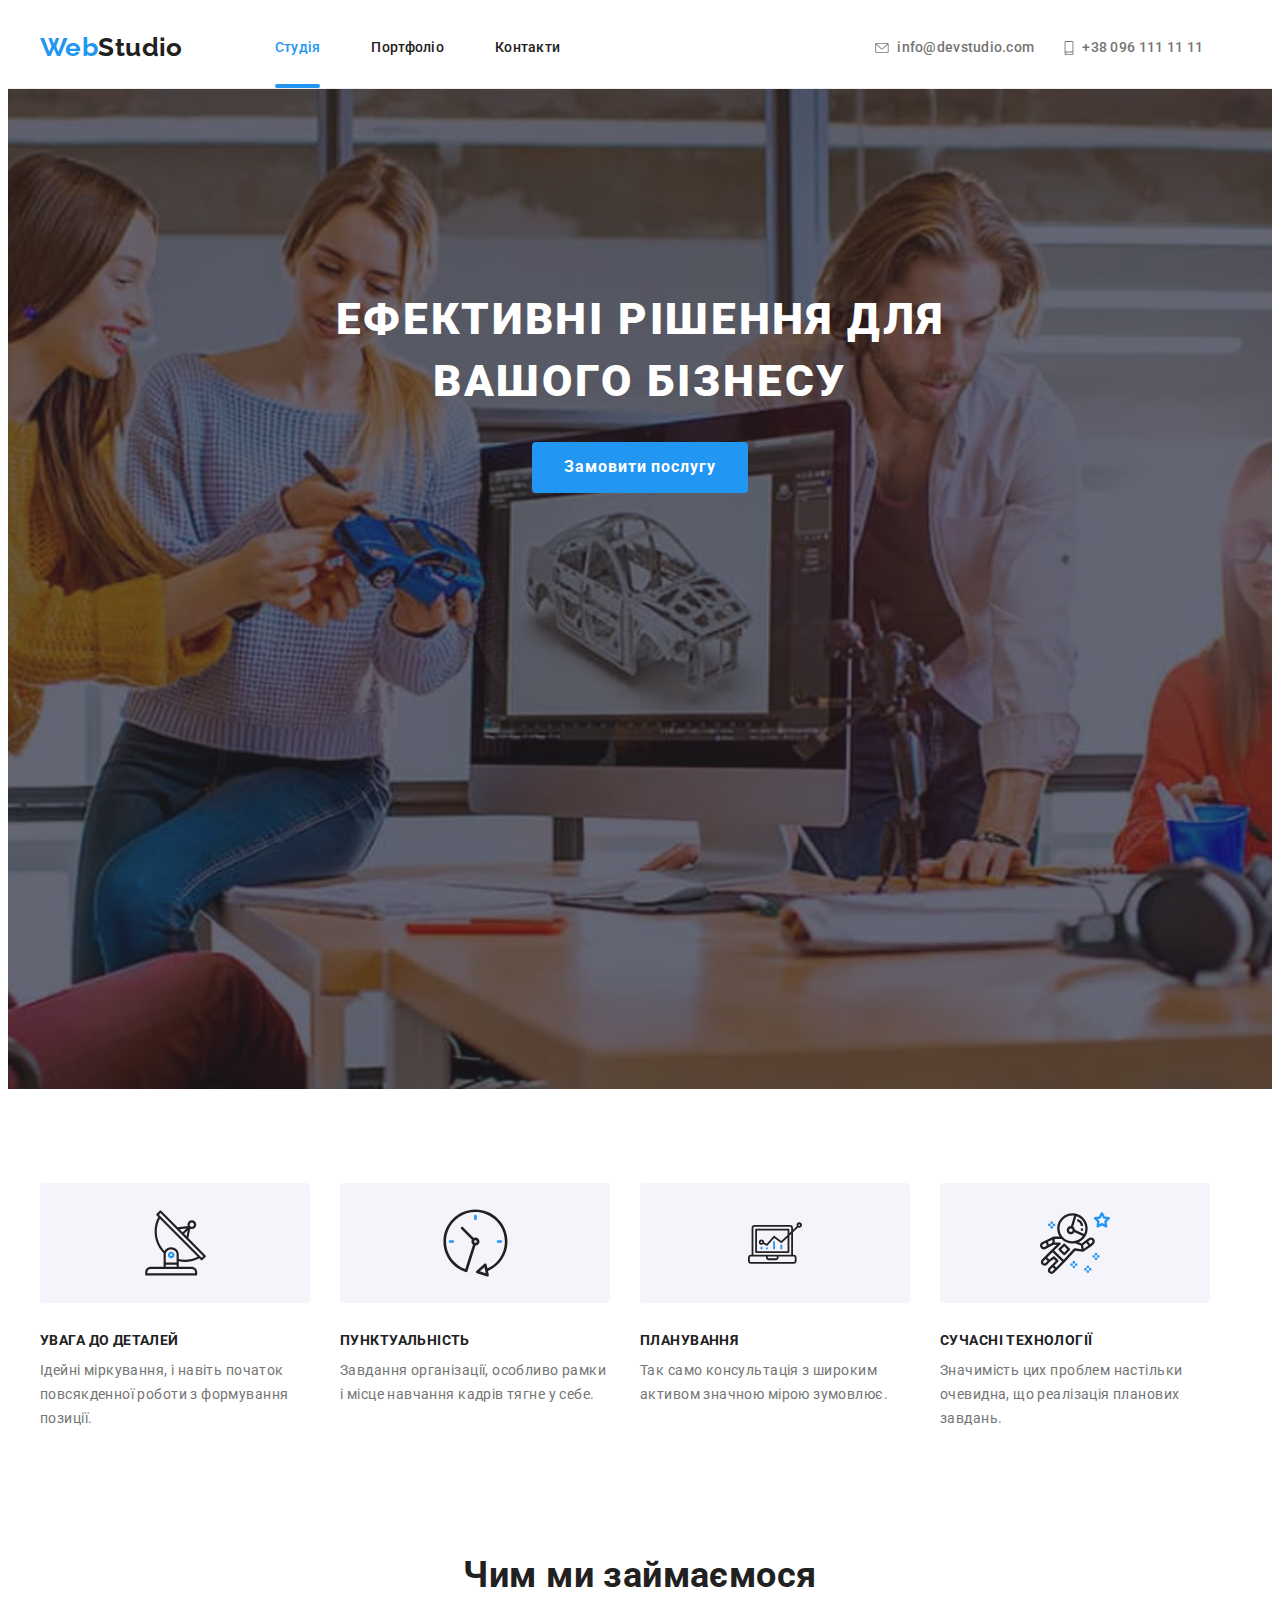
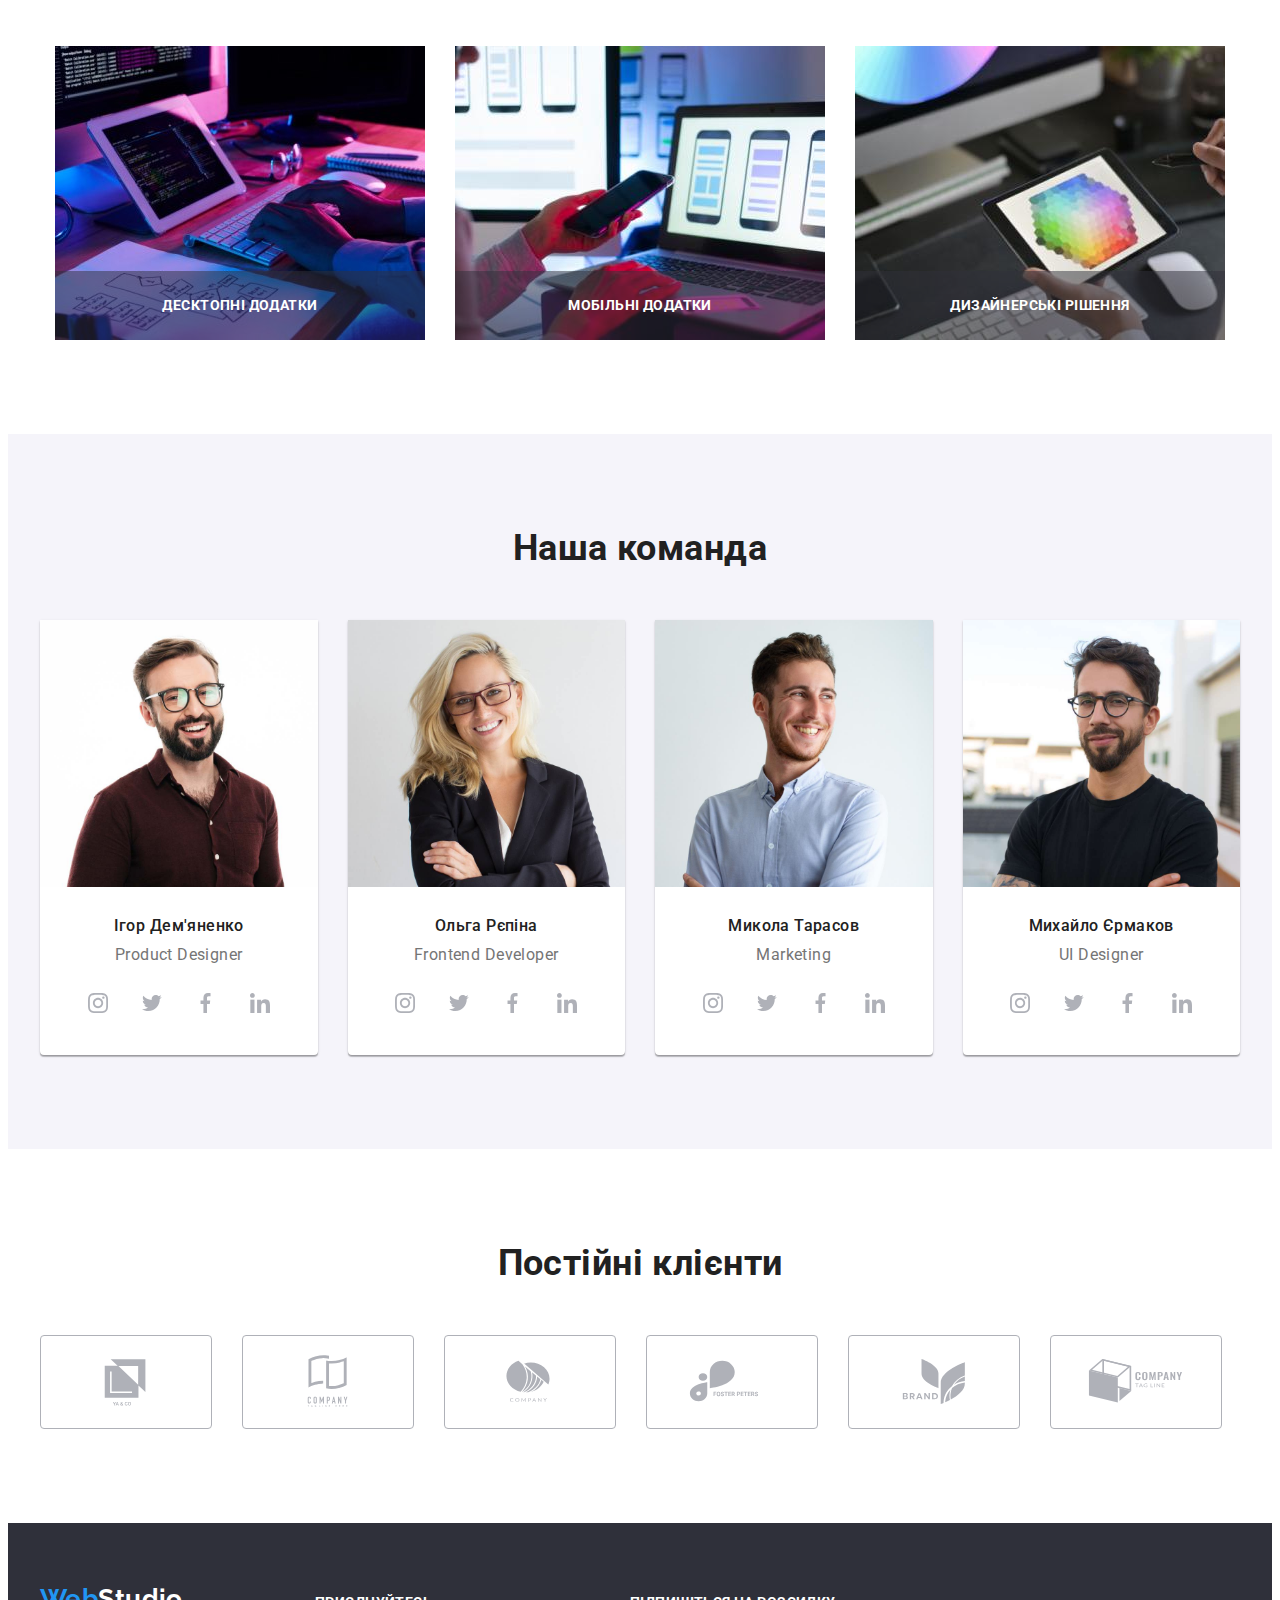
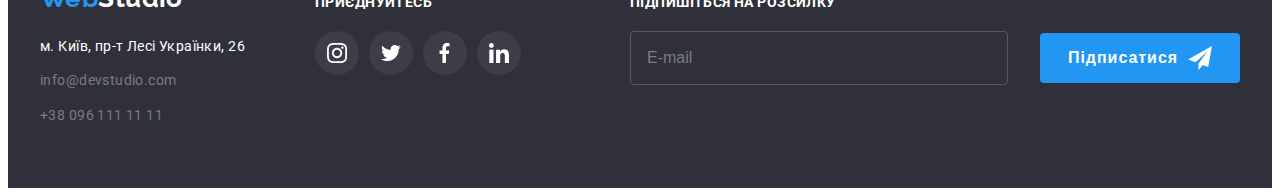
==== commit 51bdb047: "WIP 1.1.2023" ====
--- a/index.html
+++ b/index.html
@@ -22,48 +22,69 @@
   </head>
   <body>
     <!--Header-->
-    <!-- <header class="header">
+    <header class="header">
       <div class="container">
         <nav class="navigation">
           <a href="./index.html" class="logo"
             ><span class="logo__accent">Web</span>Studio</a
           >
-          <ul class="site-nav list">
-            <li class="site-nav__item">
-              <a
-                href="./index.html"
-                class="site-nav__link site-nav__link--current"
-                >Студія</a
-              >
-            </li>
-            <li class="site-nav__item">
-              <a href="./portfolio.html" class="site-nav__link">Портфоліо</a>
-            </li>
-            <li class="site-nav__item">
-              <a href="/" class="site-nav__link">Контакти</a>
-            </li>
-          </ul>
-          <ul class="contact list">
-            <li class="contact__item">
-              <a href="mailto:info@devstudio.com" class="contact__link">
-                <svg class="contact__icon" width="16" height="12">
-                  <use href="./img/sprite.svg#email"></use></svg>info@devstudio.com</a>
-            </li>
-            <li class="contact__item">
-              <a href="tel:+380961111111" class="contact__link"
-                ><svg class="contact__icon" width="10" height="16">
-                  <use href="./img/sprite.svg#smartphone"></use></svg>+38 096 111 11 11</a
-              >
-            </li>
-          </ul>
+          <button type="button" 
+            class="menu-button" 
+            data-menu-btn
+            aria-expanded="false"
+            aria-controls="menu-container">
+            <svg width="40" height="40"> 
+              <use class="icon-menu__menu is-open" href="./img/sprite.svg#icon-menu"></use>
+              <use class="icon-cross__close" href="./img/sprite.svg#icon-close"></use> 
+            </svg>
+          </button>
+
+          <div class="nav-menu menu-container" data-menu id="menu-container">
+            
+            <ul class="site-nav list">
+              <li class="site-nav__item">
+                <a
+                  href="./index.html"
+                  class="site-nav__link site-nav__link--current"
+                  >Студія</a
+                >
+              </li>
+              <li class="site-nav__item">
+                <a href="./portfolio.html" class="site-nav__link">Портфоліо</a>
+              </li>
+              <li class="site-nav__item">
+                <a href="/" class="site-nav__link">Контакти</a>
+              </li>
+            </ul>
+            <ul class="contact list">
+              <li class="contact__item">
+                <a href="mailto:info@devstudio.com" class="contact__link contact__link--email">
+                  <svg class="contact__icon" width="14" height="10">
+                    <use href="./img/sprite.svg#email"></use></svg>info@devstudio.com</a>
+              </li>
+              <li class="contact__item">
+                <a href="tel:+380961111111" class="contact__link contact__link--phone"
+                  ><svg class="contact__icon" width="10" height="14">
+                    <use href="./img/sprite.svg#smartphone"></use></svg>+38 096 111 11 11</a
+                >
+              </li>
+            </ul>
+            <ul class="some-mobile__list list">
+                  <li class="some-mobile__item"><a class="some-mobile__link">Instagram</a></li>
+                  <li class="some-mobile__item"><a class="some-mobile__link">Twitter</a></li>
+                  <li class="some-mobile__item"><a class="some-mobile__link">Facebook</a></li>
+                  <li class="some-mobile__item"><a class="some-mobile__link">LinkedIn</a></li>
+            </ul>
+         
+          </div>
         </nav>
       </div>
-    </header> -->
+    </header>
 
     <!--Main-->
     <main>
       <!--Hero banner-->
-      <!-- <section class="hero-section">
+      <section class="hero-section">
         <div class="container">
           <h1 class="hero__headline">
             Ефективні рішення для <br />
@@ -73,7 +94,7 @@
             Замовити послугу
           </button>
         </div>
-      </section> -->
+      </section>
 
       <!--Features-->
       <section class="features-section">
@@ -136,7 +157,7 @@
       </section>
 
       <!--About-->
-      <!-- <section class="about-section">
+      <section class="about-section">
         <div class="container">
           <h2 class="about-section__headline">Чим ми займаємося</h2>
           <ul class="about-section__list list">
@@ -175,7 +196,7 @@
             </li>
           </ul>
         </div>
-      </section> -->
+      </section>
 
       <!--Our team-->
       <section class="team-section">
@@ -629,5 +650,6 @@
       </div>
     </div>
     <script src="./js/modal.js"></script>
+    <script src="./js/menu.js"></script>
   </body>
 </html>--- a/css/main.min.css
+++ b/css/main.min.css
@@ -1 +1 @@
-body{color:#757575;font-family:Roboto,sans-serif;font-size:14px;font-weight:400;letter-spacing:.03em}.list{list-style:none;margin:0;padding:0}.container{margin-left:auto;margin-right:auto;padding-left:15px;padding-right:15px}@media screen and (min-width: 480px){.container{width:480px}}@media screen and (min-width: 768px){.container{width:768px}}@media screen and (min-width: 1200px){.container{width:1200px}}.header{background-color:#fff;border-bottom:1px solid #ececec}.navigation{display:-webkit-box;display:-ms-flexbox;display:flex;-webkit-box-align:center;-ms-flex-align:center;align-items:center}.site-nav{display:-webkit-box;display:-ms-flexbox;display:flex;margin-left:93px}.site-nav__item+.site-nav__item{margin-left:50px}.site-nav__link{display:block;color:#212121;font-weight:500;line-height:1.14;letter-spacing:.02em;text-decoration:none;padding-top:32px;padding-bottom:32px;-webkit-transition:color 250ms cubic-bezier(0.4, 0, 0.2, 1);transition:color 250ms cubic-bezier(0.4, 0, 0.2, 1)}.site-nav__link:hover,.site-nav__link:focus{color:#2196f3;fill:#2196f3}.contact{display:-webkit-box;display:-ms-flexbox;display:flex;margin-left:auto}.contact__item+.contact__item{margin-left:50px}.contact__link{color:#757575;fill:#757575;font-weight:500;line-height:1.14;letter-spacing:.02em;text-decoration:none;display:-webkit-box;display:-ms-flexbox;display:flex;-webkit-box-align:center;-ms-flex-align:center;align-items:center;-webkit-transition:color 250ms cubic-bezier(0.4, 0, 0.2, 1),fill 250ms cubic-bezier(0.4, 0, 0.2, 1);transition:color 250ms cubic-bezier(0.4, 0, 0.2, 1),fill 250ms cubic-bezier(0.4, 0, 0.2, 1)}.contact__link:hover,.contact__link:focus{color:#2196f3;fill:#2196f3}.site-nav__link--current{color:#2196f3;position:relative}.site-nav__link--current::after{position:absolute;bottom:0;left:0;content:"";background:#2196f3;width:100%;height:4px;border-radius:2px}.contact__icon{margin-right:10px}.logo{color:#212121;font-family:Raleway,sans-serif;font-weight:700;font-size:26px;line-height:1.2;text-decoration:none}.logo__accent{color:#2196f3}.page-footer__logo{color:#fff;display:inline-block;margin-bottom:20px}.hero-section{background-color:#2f303a;padding-top:200px;padding-bottom:200px;max-width:1600px;height:600px;text-align:center;margin-left:auto;margin-right:auto;background-image:-webkit-gradient(linear, left top, right top, from(rgba(47, 48, 58, 0.4)), to(rgba(47, 48, 58, 0.4))),url(../img/hero-banner.jpg);background-image:linear-gradient(to right, rgba(47, 48, 58, 0.4), rgba(47, 48, 58, 0.4)),url(../img/hero-banner.jpg);background-size:cover;background-repeat:no-repeat;background-position:center}.hero__headline{color:#fff;font-weight:900;font-size:44px;line-height:1.4;letter-spacing:.06em;text-align:center;text-transform:uppercase;margin-top:0;margin-bottom:30px}.hero__button{color:#fff;background-color:#2196f3;border:none;border-radius:4px;font-family:inherit;font-weight:700;font-size:16px;line-height:1.9;letter-spacing:.06em;padding:10px 32px;cursor:pointer;-webkit-transition:background-color 250ms cubic-bezier(0.4, 0, 0.2, 1),-webkit-box-shadow 250ms cubic-bezier(0.4, 0, 0.2, 1);transition:background-color 250ms cubic-bezier(0.4, 0, 0.2, 1),-webkit-box-shadow 250ms cubic-bezier(0.4, 0, 0.2, 1);transition:background-color 250ms cubic-bezier(0.4, 0, 0.2, 1),box-shadow 250ms cubic-bezier(0.4, 0, 0.2, 1);transition:background-color 250ms cubic-bezier(0.4, 0, 0.2, 1),box-shadow 250ms cubic-bezier(0.4, 0, 0.2, 1),-webkit-box-shadow 250ms cubic-bezier(0.4, 0, 0.2, 1)}.hero__button:hover,.hero__button:focus{background-color:#188ce8;-webkit-box-shadow:0px 4px 4px rgba(0,0,0,.15);box-shadow:0px 4px 4px rgba(0,0,0,.15)}.features-section{padding-top:94px;padding-bottom:94px}.features-section__headline--visually-hidden{position:absolute;width:1px;height:1px;margin:-1px;border:0;padding:0;white-space:nowrap;-webkit-clip-path:inset(100%);clip-path:inset(100%);clip:rect(0 0 0 0);overflow:hidden}.features-section__icon{background-color:#f5f4fa;height:120px;margin-bottom:30px;border-radius:4px;display:-webkit-box;display:-ms-flexbox;display:flex;-webkit-box-align:center;-ms-flex-align:center;align-items:center;-webkit-box-pack:center;-ms-flex-pack:center;justify-content:center}@media screen and (min-width: 767px){.features-section__list{display:-webkit-box;display:-ms-flexbox;display:flex;-ms-flex-wrap:wrap;flex-wrap:wrap}}@media screen and (min-width: 1200px){.features-section__list{display:-webkit-box;display:-ms-flexbox;display:flex}}@media screen and (min-width: 767px){.features-section__item{width:354px}}@media screen and (min-width: 1200px){.features-section__item{width:270px}}@media screen and (min-width: 767px)and (max-width: 1199px){.features-section__item:nth-child(2n+1){margin-right:30px}}@media screen and (max-width: 767px){.features-section__item:not(:last-child){margin-bottom:30px}}@media screen and (min-width: 1200px){.features-section__item:not(:last-child){margin-right:30px}}@media screen and (min-width: 767px){.features-section__item:nth-child(-n+2){margin-bottom:30px}}.features-section__title{color:#212121;font-weight:700;font-size:14px;line-height:1.14;text-transform:uppercase;margin-top:0;margin-bottom:10px}.features-section__text{line-height:1.71;margin-top:0;margin-bottom:0}.about-section{padding-bottom:94px}.about-section__headline{color:#212121;font-weight:700;font-size:36px;line-height:1.16;text-align:center;margin-top:0;margin-bottom:50px}.about-section__list{display:-webkit-box;display:-ms-flexbox;display:flex;-webkit-box-pack:center;-ms-flex-pack:center;justify-content:center}.about-section__item+.about-section__item{margin-left:30px}.about-section__image{display:block}.about-section__thumb{position:relative}.about-section__copy{position:absolute;bottom:0;width:100%;padding-top:27px;padding-bottom:27px;margin:0;text-align:center;text-transform:uppercase;background-color:rgba(47,48,58,.5019607843);color:#fff;font-weight:700;line-height:1.14}.some-list{display:-webkit-box;display:-ms-flexbox;display:flex;-webkit-box-pack:center;-ms-flex-pack:center;justify-content:center;padding-bottom:30px}.some-list__link{display:-webkit-box;display:-ms-flexbox;display:flex;-webkit-box-pack:center;-ms-flex-pack:center;justify-content:center;-webkit-box-align:center;-ms-flex-align:center;align-items:center;color:#afb1b8;width:44px;height:44px;border-radius:50%;-webkit-transition:color 250ms cubic-bezier(0.4, 0, 0.2, 1),background-color 250ms cubic-bezier(0.4, 0, 0.2, 1);transition:color 250ms cubic-bezier(0.4, 0, 0.2, 1),background-color 250ms cubic-bezier(0.4, 0, 0.2, 1)}.some-list__link:hover,.some-list__link:focus{color:#fff;background-color:#2196f3}.some-list__icon{fill:currentColor}.some-list__item{margin-right:10px}.some-list__item:last-child{margin-right:0px}.team-section{background-color:#f5f4fa;padding-top:94px;padding-bottom:94px}@media screen and (min-width: 767px)and (max-width: 1199px){.team-section__list{display:-webkit-box;display:-ms-flexbox;display:flex;-ms-flex-wrap:wrap;flex-wrap:wrap}}@media screen and (min-width: 1200px){.team-section__list{display:-webkit-box;display:-ms-flexbox;display:flex}}.team-section__item{background-color:#fff;-webkit-box-shadow:0px 1px 3px rgba(0,0,0,.12),0px 1px 1px rgba(0,0,0,.14),0px 2px 1px rgba(0,0,0,.2);box-shadow:0px 1px 3px rgba(0,0,0,.12),0px 1px 1px rgba(0,0,0,.14),0px 2px 1px rgba(0,0,0,.2);border-radius:0px 0px 4px 4px;text-align:center}@media screen and (max-width: 767px){.team-section__item{width:450px;height:622px}}@media screen and (min-width: 768px)and (max-width: 1199px){.team-section__item{width:354px;height:536px}}@media screen and (max-width: 767px){.team-section__item:not(:last-child){margin-bottom:30px}}@media screen and (min-width: 1199px){.team-section__item:not(:last-child){margin-right:30px}}@media screen and (min-width: 767px)and (max-width: 1199px){.team-section__item:nth-child(2n+1){margin-right:30px}}@media screen and (min-width: 767px)and (max-width: 1199px){.team-section__item:nth-child(-n+2){margin-bottom:30px}}.team-section__headline{color:#212121;font-weight:700;font-size:36px;line-height:1.16;text-align:center;margin-top:0;margin-bottom:50px}.team-section__photo{margin-bottom:30px;display:block;height:auto;width:100%}.team-section__name{color:#212121;font-weight:500;font-size:16px;line-height:1.18;margin-top:0;margin-bottom:10px}.team-section__position{font-size:16px;line-height:1.18;margin-top:0;margin-bottom:16px}.clients-section{background-color:#fff;padding-top:94px;padding-bottom:94px}.clients-section__headline{color:#212121;font-weight:700;font-size:36px;line-height:1.16;text-align:center;margin-top:0;margin-bottom:50px}.clients-list{display:-webkit-box;display:-ms-flexbox;display:flex;-ms-flex-wrap:wrap;flex-wrap:wrap}@media screen and (max-width: 1200px){.clients-list{-webkit-box-pack:center;-ms-flex-pack:center;justify-content:center}}.clients-list__link{display:-webkit-box;display:-ms-flexbox;display:flex;-webkit-box-pack:center;-ms-flex-pack:center;justify-content:center;-webkit-box-align:center;-ms-flex-align:center;align-items:center;color:#afb1b8;border:1px solid #afb1b8;border-radius:4px;height:92px;-webkit-transition:color 250ms cubic-bezier(0.4, 0, 0.2, 1),border 250ms cubic-bezier(0.4, 0, 0.2, 1);transition:color 250ms cubic-bezier(0.4, 0, 0.2, 1),border 250ms cubic-bezier(0.4, 0, 0.2, 1)}.clients-list__link:hover,.clients-list__link:focus{color:#2196f3;border:1px solid #2196f3}@media screen and (max-width: 767px){.clients-list__link{width:210px}}@media screen and (min-width: 768px)and (max-width: 1199px){.clients-list__link{width:226px}}@media screen and (min-width: 1200px){.clients-list__link{width:170px}}.clients-list__icon{fill:currentColor}@media screen and (min-width: 480px)and (max-width: 767px){.clients-list__item:nth-child(2n+1){margin-right:30px}}@media screen and (max-width: 767px){.clients-list__item:nth-child(-n+4){margin-bottom:30px}}@media screen and (min-width: 768px)and (max-width: 1199px){.clients-list__item:nth-child(-n+2){margin-bottom:30px;margin-right:30px}}@media screen and (min-width: 768px)and (max-width: 1199px){.clients-list__item:nth-child(4){margin-right:30px}}@media screen and (min-width: 768px)and (max-width: 1199px){.clients-list__item:nth-child(5){margin-right:30px}}@media screen and (min-width: 1200px){.clients-list__item:nth-child(-n+5){margin-right:30px}}@media screen and (min-width: 1200px){.footer-container{display:-webkit-box;display:-ms-flexbox;display:flex;-webkit-box-align:baseline;-ms-flex-align:baseline;align-items:baseline}}.footer-section{background-color:#2f303a;padding-top:60px;padding-bottom:60px}@media screen and (min-width: 768px)and (max-width: 1199px){.footer-info{display:-webkit-box;display:-ms-flexbox;display:flex;-webkit-box-align:baseline;-ms-flex-align:baseline;align-items:baseline;-webkit-box-pack:center;-ms-flex-pack:center;justify-content:center;gap:165px}}@media screen and (min-width: 1200px){.footer-info{display:-webkit-box;display:-ms-flexbox;display:flex;-webkit-box-align:baseline;-ms-flex-align:baseline;align-items:baseline;-webkit-box-pack:center;-ms-flex-pack:center;justify-content:center}}@media screen and (max-width: 767px){.footer-some{text-align:center;margin-bottom:60px}}@media screen and (min-width: 768px){.footer-some{text-align:center}}@media screen and (min-width: 1200px){.footer-some{margin-left:70px;text-align:left}}.footer-some__list{display:-webkit-box;display:-ms-flexbox;display:flex;-webkit-box-pack:center;-ms-flex-pack:center;justify-content:center}.footer-some__link{display:-webkit-box;display:-ms-flexbox;display:flex;-webkit-box-pack:center;-ms-flex-pack:center;justify-content:center;-webkit-box-align:center;-ms-flex-align:center;align-items:center;color:#fff;background-color:rgba(255,255,255,.062745098);width:44px;height:44px;border-radius:50%;-webkit-transition:background-color 250ms cubic-bezier(0.4, 0, 0.2, 1);transition:background-color 250ms cubic-bezier(0.4, 0, 0.2, 1)}.footer-some__link:hover,.footer-some__link:focus{background-color:#2196f3}.footer-some__icon{fill:currentColor}.footer-some__item{margin-right:10px}.footer-some__item:last-child{margin-right:0px}.footer-some__cta{margin-top:0;margin-bottom:20px;font-weight:700;font-size:14px;line-height:1.14;letter-spacing:.03em;text-transform:uppercase;color:#fff}@media screen and (max-width: 767px){.footer-contacts{text-align:center;margin-bottom:60px}}.footer-contacts__list{font-style:normal}.footer-contacts__map{color:#fff;line-height:1.8;text-decoration:none;-webkit-transition:color 250ms cubic-bezier(0.4, 0, 0.2, 1);transition:color 250ms cubic-bezier(0.4, 0, 0.2, 1)}.footer-contacts__map:hover,.footer-contacts__map:focus{color:#2196f3}.footer-contacts__link{color:rgba(255,255,255,.3764705882);line-height:1.8;text-decoration:none;-webkit-transition:color 250ms cubic-bezier(0.4, 0, 0.2, 1);transition:color 250ms cubic-bezier(0.4, 0, 0.2, 1)}.footer-contacts__link:hover,.footer-contacts__link:focus{color:#2196f3}.footer-contacts__item:not(:last-child){margin-bottom:9px}@media screen and (min-width: 768px)and (max-width: 1199px){.footer-subscription{margin-top:60px;text-align:center}}@media screen and (min-width: 1200px){.footer-subscription{margin-left:auto}}@media screen and (max-width: 767px){.footer-subscription__form{display:-webkit-box;display:-ms-flexbox;display:flex;-webkit-box-orient:vertical;-webkit-box-direction:normal;-ms-flex-direction:column;flex-direction:column;-webkit-box-align:center;-ms-flex-align:center;align-items:center;gap:20px}}@media screen and (min-width: 768px){.footer-subscription__form{display:-webkit-box;display:-ms-flexbox;display:flex;-webkit-box-orient:vertical;-webkit-box-direction:normal;-ms-flex-direction:column;flex-direction:column;-webkit-box-align:center;-ms-flex-align:center;align-items:center;gap:20px}}@media screen and (min-width: 1200px){.footer-subscription__form{display:-webkit-box;display:-ms-flexbox;display:flex;-webkit-box-orient:horizontal;-webkit-box-direction:normal;-ms-flex-direction:row;flex-direction:row}}.footer-subscription__copy{margin-top:0px;margin-bottom:20px;font-weight:700;line-height:1.14;text-transform:uppercase;color:#fff}@media screen and (max-width: 767px){.footer-subscription__copy{text-align:center}}.footer-subscription__icon{margin-left:10px}.footer-subscription__input{font-size:16px;cursor:pointer;border:1px solid rgba(255,255,255,.1882352941);border-radius:4px;background-color:rgba(0,0,0,0);color:#fff;-webkit-transition:border 250ms cubic-bezier(0.4, 0, 0.2, 1);transition:border 250ms cubic-bezier(0.4, 0, 0.2, 1)}@media screen and (max-width: 767px){.footer-subscription__input{width:450px;height:50px;margin-right:15px;margin-left:15px;padding-left:16px}}@media screen and (min-width: 768px)and (max-width: 1199px){.footer-subscription__input{width:450px;height:50px;margin-right:auto;margin-left:auto;padding-left:16px}}@media screen and (min-width: 1200px){.footer-subscription__input{width:358px;height:50px;padding-left:16px;margin-right:12px}}.footer-subscription__input:focus{border:1px solid #2196f3;outline:none}.footer-subscription__input::-webkit-input-placeholder{color:rgba(255,255,255,.3764705882)}.footer-subscription__input::-moz-placeholder{color:rgba(255,255,255,.3764705882)}.footer-subscription__input:-ms-input-placeholder{color:rgba(255,255,255,.3764705882)}.footer-subscription__input::-ms-input-placeholder{color:rgba(255,255,255,.3764705882)}.footer-subscription__input::placeholder{color:rgba(255,255,255,.3764705882)}.footer-subscription__button{display:-webkit-box;display:-ms-flexbox;display:flex;-webkit-box-align:center;-ms-flex-align:center;align-items:center;width:200px;height:50px;padding:13px 28px;background-color:#2196f3;color:#fff;font-weight:700;font-size:16px;line-height:1.5;letter-spacing:.06em;border:none;border-radius:4px;cursor:pointer;-webkit-transition:background-color 1250ms cubic-bezier(0.4, 0, 0.2, 1),-webkit-box-shadow 250ms cubic-bezier(0.4, 0, 0.2, 1);transition:background-color 1250ms cubic-bezier(0.4, 0, 0.2, 1),-webkit-box-shadow 250ms cubic-bezier(0.4, 0, 0.2, 1);transition:background-color 1250ms cubic-bezier(0.4, 0, 0.2, 1),box-shadow 250ms cubic-bezier(0.4, 0, 0.2, 1);transition:background-color 1250ms cubic-bezier(0.4, 0, 0.2, 1),box-shadow 250ms cubic-bezier(0.4, 0, 0.2, 1),-webkit-box-shadow 250ms cubic-bezier(0.4, 0, 0.2, 1)}.footer-subscription__button:hover,.footer-subscription__button:focus{background-color:#188ce8;-webkit-box-shadow:0px 4px 4px rgba(0,0,0,.15);box-shadow:0px 4px 4px rgba(0,0,0,.15)}.backdrop--visually-hidden{opacity:0;pointer-events:none;visibility:hidden}.backdrop{position:fixed;top:0;left:0;width:100%;height:100%;background-color:rgba(0,0,0,.1254901961);-webkit-transition:opacity 250ms cubic-bezier(0.4, 0, 0.2, 1),visibility 250ms cubic-bezier(0.4, 0, 0.2, 1);transition:opacity 250ms cubic-bezier(0.4, 0, 0.2, 1),visibility 250ms cubic-bezier(0.4, 0, 0.2, 1)}.modal{position:absolute;top:50%;left:50%;-webkit-transform:translate(-50%, -50%);transform:translate(-50%, -50%);height:581px;width:528px;background-color:#fff;-webkit-box-shadow:0px 1px 3px rgba(0,0,0,.12),0px 1px 1px rgba(0,0,0,.14),0px 2px 1px rgba(0,0,0,.2);box-shadow:0px 1px 3px rgba(0,0,0,.12),0px 1px 1px rgba(0,0,0,.14),0px 2px 1px rgba(0,0,0,.2);border-radius:4px}.modal__button{display:-webkit-box;display:-ms-flexbox;display:flex;-webkit-box-align:center;-ms-flex-align:center;align-items:center;margin-left:auto;margin-top:8px;margin-right:8px;width:30px;height:30px;border-radius:50%;border:1px solid rgba(0,0,0,.062745098);background-color:rgba(0,0,0,0);-webkit-transition:fill 250ms cubic-bezier(0.4, 0, 0.2, 1);transition:fill 250ms cubic-bezier(0.4, 0, 0.2, 1);cursor:pointer}.modal__button:hover,.modal__button:focus{fill:#2196f3}.modal-headline{font-weight:700;font-size:20px;line-height:1.15;text-align:center;color:#212121;margin-top:0px;margin-bottom:12px}.modal-form{padding-left:40px;padding-right:40px}.modal-form__item{display:-webkit-box;display:-ms-flexbox;display:flex;-webkit-box-orient:vertical;-webkit-box-direction:normal;-ms-flex-direction:column;flex-direction:column;position:relative}.modal-form__item:nth-child(4){margin-bottom:20px}.modal-form__item+.modal-form__item{margin-top:10px}.modal-form__icon{position:absolute;top:32px;left:15px;-webkit-transition:fill 250ms cubic-bezier(0.4, 0, 0.2, 1);transition:fill 250ms cubic-bezier(0.4, 0, 0.2, 1)}.modal-form__label{font-size:12px;line-height:1.16;letter-spacing:.01em;margin-bottom:4px}.modal-form__input{position:relative;height:40px;padding-left:42px;border:1px solid rgba(33,33,33,.1254901961);border-radius:4px;-webkit-transition:border 250ms cubic-bezier(0.4, 0, 0.2, 1);transition:border 250ms cubic-bezier(0.4, 0, 0.2, 1);cursor:pointer}.modal-form__input:hover,.modal-form__input:focus{border:1px solid #2196f3;outline:none}.modal-form__input:focus~.modal-form__icon{fill:#2196f3}.modal-form__textarea{height:120px;padding-top:12px;padding-left:16px;resize:none;border:1px solid rgba(33,33,33,.1254901961);border-radius:4px;cursor:pointer;-webkit-transition:border 250ms cubic-bezier(0.4, 0, 0.2, 1);transition:border 250ms cubic-bezier(0.4, 0, 0.2, 1)}.modal-form__textarea:hover,.modal-form__textarea:focus{border:1px solid #2196f3;outline:none}.checkbox__label{display:-webkit-box;display:-ms-flexbox;display:flex;-webkit-box-align:center;-ms-flex-align:center;align-items:center;line-height:1.7;cursor:pointer}.checkbox{display:-webkit-box;display:-ms-flexbox;display:flex;-webkit-box-pack:center;-ms-flex-pack:center;justify-content:center;-webkit-box-align:end;-ms-flex-align:end;align-items:flex-end;margin-bottom:30px}.checkbox__input{-webkit-appearance:none;-moz-appearance:none;appearance:none}.checkbox__icon{margin-right:8px}.checkbox__input:checked+.checkbox__icon{background-image:url(../img/checkbox-icon.svg);fill:#2196f3}.chekbox__policy{color:#2196f3;margin-left:6px}.checkbox__button{display:block;margin:0 auto;padding:10px 52px;font-weight:700;font-size:16px;line-height:1.8;color:#fff;background-color:#2196f3;border:none;border-radius:4px;-webkit-transition:background-color 250ms cubic-bezier(0.4, 0, 0.2, 1),-webkit-box-shadow 250ms cubic-bezier(0.4, 0, 0.2, 1);transition:background-color 250ms cubic-bezier(0.4, 0, 0.2, 1),-webkit-box-shadow 250ms cubic-bezier(0.4, 0, 0.2, 1);transition:box-shadow 250ms cubic-bezier(0.4, 0, 0.2, 1),background-color 250ms cubic-bezier(0.4, 0, 0.2, 1);transition:box-shadow 250ms cubic-bezier(0.4, 0, 0.2, 1),background-color 250ms cubic-bezier(0.4, 0, 0.2, 1),-webkit-box-shadow 250ms cubic-bezier(0.4, 0, 0.2, 1)}.checkbox__button:hover,.checkbox__button:focus{background-color:#188ce8;-webkit-box-shadow:0px 4px 4px rgba(0,0,0,.15);box-shadow:0px 4px 4px rgba(0,0,0,.15)}/*# sourceMappingURL=main.min.css.map */+body{color:#757575;font-family:Roboto,sans-serif;font-size:14px;font-weight:400;letter-spacing:.03em}.list{list-style:none;margin:0;padding:0}.container{margin-left:auto;margin-right:auto;padding-left:15px;padding-right:15px}@media screen and (min-width: 480px){.container{width:480px}}@media screen and (min-width: 768px){.container{width:768px}}@media screen and (min-width: 1200px){.container{width:1200px}}.header{background-color:#fff;border-bottom:1px solid #ececec;position:relative}@media screen and (max-width: 767px){.navigation{display:-webkit-box;display:-ms-flexbox;display:flex;-webkit-box-align:center;-ms-flex-align:center;align-items:center;-webkit-box-pack:justify;-ms-flex-pack:justify;justify-content:space-between;padding-top:16px;padding-bottom:16px}}@media screen and (min-width: 767px)and (max-width: 1199px){.navigation{display:-webkit-box;display:-ms-flexbox;display:flex;-webkit-box-align:center;-ms-flex-align:center;align-items:center}}@media screen and (min-width: 1200px){.navigation{display:-webkit-box;display:-ms-flexbox;display:flex;-webkit-box-align:center;-ms-flex-align:center;align-items:center}}.menu-button{border:none;background-color:rgba(0,0,0,0);display:-webkit-inline-box;display:-ms-inline-flexbox;display:inline-flex;margin:0;padding:0;z-index:2}@media screen and (min-width: 768px){.menu-button{display:none}}.icon-cross__close{display:none}.menu-button.is-open .icon-cross__close{display:block}.menu-button.is-open .icon-menu__menu{display:none}@media screen and (max-width: 767px){.nav-menu{background-color:#fff;display:none;position:fixed;top:0;left:0;padding:48px 40px;width:100vw;height:100vh;-webkit-box-pack:justify;-ms-flex-pack:justify;justify-content:space-between}.nav-menu.is-open{display:block}}@media screen and (min-width: 768px)and (max-width: 1199px){.nav-menu{display:-webkit-box;display:-ms-flexbox;display:flex;margin-left:88px}}@media screen and (min-width: 1200px){.nav-menu{display:-webkit-box;display:-ms-flexbox;display:flex}}@media screen and (max-width: 767px){.site-nav{margin-bottom:302px}}@media screen and (min-width: 768px){.site-nav{display:-webkit-box;display:-ms-flexbox;display:flex;margin-right:96px}}@media screen and (min-width: 1200px){.site-nav{display:-webkit-box;display:-ms-flexbox;display:flex;margin-left:92px;margin-right:315px}}@media screen and (max-width: 767px){.site-nav__item{margin-left:40px}.site-nav__item:not(:last-child){margin-bottom:32px}}@media screen and (min-width: 768px){.site-nav__item:not(:last-child){margin-right:51px}}.site-nav__link{display:block;color:#212121;font-weight:500;line-height:1.14;letter-spacing:.02em;text-decoration:none;-webkit-transition:color 250ms cubic-bezier(0.4, 0, 0.2, 1);transition:color 250ms cubic-bezier(0.4, 0, 0.2, 1)}@media screen and (max-width: 767px){.site-nav__link{text-align:left;font-size:40px}}@media screen and (min-width: 768px){.site-nav__link{padding-top:32px;padding-bottom:32px}}.site-nav__link:hover,.site-nav__link:focus{color:#2196f3;fill:#2196f3}@media screen and (max-width: 767px){.contact{display:-webkit-box;display:-ms-flexbox;display:flex;-webkit-box-align:start;-ms-flex-align:start;align-items:flex-start;-webkit-box-orient:vertical;-webkit-box-direction:reverse;-ms-flex-direction:column-reverse;flex-direction:column-reverse;-webkit-box-pack:center;-ms-flex-pack:center;justify-content:center}}@media screen and (min-width: 768px){.contact{display:-webkit-box;display:-ms-flexbox;display:flex;-webkit-box-orient:vertical;-webkit-box-direction:normal;-ms-flex-direction:column;flex-direction:column;-webkit-box-pack:center;-ms-flex-pack:center;justify-content:center}}@media screen and (min-width: 1200px){.contact{display:-webkit-box;display:-ms-flexbox;display:flex;-webkit-box-orient:horizontal;-webkit-box-direction:normal;-ms-flex-direction:row;flex-direction:row;-webkit-box-pack:center;-ms-flex-pack:center;justify-content:center;-webkit-box-align:center;-ms-flex-align:center;align-items:center}}@media screen and (max-width: 767px){.contact__item{margin-left:40px}.contact__item:last-child{margin-bottom:32px}.contact__item:first-child{margin-bottom:64px}}@media screen and (min-width: 1200px){.contact__item:first-child{margin-right:30px}}.contact__link{color:#757575;fill:#757575;font-weight:500;line-height:1.14;letter-spacing:.02em;text-decoration:none;-webkit-transition:color 250ms cubic-bezier(0.4, 0, 0.2, 1),fill 250ms cubic-bezier(0.4, 0, 0.2, 1);transition:color 250ms cubic-bezier(0.4, 0, 0.2, 1),fill 250ms cubic-bezier(0.4, 0, 0.2, 1)}.contact__link:hover,.contact__link:focus{color:#2196f3;fill:#2196f3}@media screen and (min-width: 768px){.contact__link{display:-webkit-box;display:-ms-flexbox;display:flex;-webkit-box-align:center;-ms-flex-align:center;align-items:center}}@media screen and (max-width: 767px){.contact__link.contact__link--phone{font-size:34px;color:#2196f3}}@media screen and (min-width: 768px)and (max-width: 1199px){.contact__link{font-size:12px}}@media screen and (max-width: 767px){.contact__link.contact__link--email{font-size:24px}}@media screen and (min-width: 768px)and (max-width: 1199px){.contact__link.contact__link--email{font-size:12px;margin-bottom:10px}}.site-nav__link--current{color:#2196f3;position:relative}@media screen and (min-width: 768px){.site-nav__link--current::after{position:absolute;bottom:0;left:0;content:"";background:#2196f3;width:100%;height:4px;border-radius:2px}}@media screen and (max-width: 767px){.contact__icon{display:none}}@media screen and (min-width: 768px){.contact__icon{margin-right:8px}}@media screen and (max-width: 767px){.some-mobile__list{display:-webkit-box;display:-ms-flexbox;display:flex;-webkit-box-pack:start;-ms-flex-pack:start;justify-content:flex-start;margin-left:40px}}@media screen and (min-width: 768px){.some-mobile__list{display:none}}.some-mobile__link{color:#2196f3;font-size:18px;line-height:1.22;letter-spacing:.02em}.some-mobile__item{position:relative}.some-mobile__item:not(:last-child){margin-right:20px}.some-mobile__item:nth-child(n+2)::after{content:"";display:block;position:absolute;background-color:rgba(33,33,33,.1254901961);width:22px;height:1px;top:90%;left:-12%;-webkit-transform-origin:bottom left;transform-origin:bottom left;-webkit-transform:rotate(-90deg);transform:rotate(-90deg)}.logo{color:#212121;font-family:Raleway,sans-serif;font-weight:700;font-size:26px;line-height:1.2;text-decoration:none}.logo__accent{color:#2196f3}.page-footer__logo{color:#fff;display:inline-block;margin-bottom:20px}.hero-section{background-color:#2f303a;padding-top:200px;padding-bottom:200px;max-width:1600px;height:600px;text-align:center;margin-left:auto;margin-right:auto;background-image:-webkit-gradient(linear, left top, right top, from(rgba(47, 48, 58, 0.4)), to(rgba(47, 48, 58, 0.4))),url(../img/hero-banner.jpg);background-image:linear-gradient(to right, rgba(47, 48, 58, 0.4), rgba(47, 48, 58, 0.4)),url(../img/hero-banner.jpg);background-size:cover;background-repeat:no-repeat;background-position:center}.hero__headline{color:#fff;font-weight:900;font-size:44px;line-height:1.4;letter-spacing:.06em;text-align:center;text-transform:uppercase;margin-top:0;margin-bottom:30px}@media screen and (max-width: 1200px){.hero__headline{font-size:26px;line-height:1.62;text-align:center}}.hero__button{color:#fff;background-color:#2196f3;border:none;border-radius:4px;font-family:inherit;font-weight:700;font-size:16px;line-height:1.9;letter-spacing:.06em;padding:10px 32px;cursor:pointer;-webkit-transition:background-color 250ms cubic-bezier(0.4, 0, 0.2, 1),-webkit-box-shadow 250ms cubic-bezier(0.4, 0, 0.2, 1);transition:background-color 250ms cubic-bezier(0.4, 0, 0.2, 1),-webkit-box-shadow 250ms cubic-bezier(0.4, 0, 0.2, 1);transition:background-color 250ms cubic-bezier(0.4, 0, 0.2, 1),box-shadow 250ms cubic-bezier(0.4, 0, 0.2, 1);transition:background-color 250ms cubic-bezier(0.4, 0, 0.2, 1),box-shadow 250ms cubic-bezier(0.4, 0, 0.2, 1),-webkit-box-shadow 250ms cubic-bezier(0.4, 0, 0.2, 1)}.hero__button:hover,.hero__button:focus{background-color:#188ce8;-webkit-box-shadow:0px 4px 4px rgba(0,0,0,.15);box-shadow:0px 4px 4px rgba(0,0,0,.15)}.features-section{padding-top:94px;padding-bottom:94px}.features-section__headline--visually-hidden{position:absolute;width:1px;height:1px;margin:-1px;border:0;padding:0;white-space:nowrap;-webkit-clip-path:inset(100%);clip-path:inset(100%);clip:rect(0 0 0 0);overflow:hidden}.features-section__icon{background-color:#f5f4fa;height:120px;margin-bottom:30px;border-radius:4px;display:-webkit-box;display:-ms-flexbox;display:flex;-webkit-box-align:center;-ms-flex-align:center;align-items:center;-webkit-box-pack:center;-ms-flex-pack:center;justify-content:center}@media screen and (min-width: 767px){.features-section__list{display:-webkit-box;display:-ms-flexbox;display:flex;-ms-flex-wrap:wrap;flex-wrap:wrap}}@media screen and (min-width: 1200px){.features-section__list{display:-webkit-box;display:-ms-flexbox;display:flex}}@media screen and (min-width: 767px){.features-section__item{width:354px}}@media screen and (min-width: 1200px){.features-section__item{width:270px}}@media screen and (min-width: 767px)and (max-width: 1199px){.features-section__item:nth-child(2n+1){margin-right:30px}}@media screen and (max-width: 767px){.features-section__item:not(:last-child){margin-bottom:30px}}@media screen and (min-width: 1200px){.features-section__item:not(:last-child){margin-right:30px}}@media screen and (min-width: 767px){.features-section__item:nth-child(-n+2){margin-bottom:30px}}.features-section__title{color:#212121;font-weight:700;font-size:14px;line-height:1.14;text-transform:uppercase;margin-top:0;margin-bottom:10px}.features-section__text{line-height:1.71;margin-top:0;margin-bottom:0}.about-section{padding-bottom:94px}@media screen and (max-width: 1199px){.about-section{display:none}}.about-section__headline{color:#212121;font-weight:700;font-size:36px;line-height:1.16;text-align:center;margin-top:0;margin-bottom:50px}.about-section__list{display:-webkit-box;display:-ms-flexbox;display:flex;-webkit-box-pack:center;-ms-flex-pack:center;justify-content:center}.about-section__item+.about-section__item{margin-left:30px}.about-section__image{display:block}.about-section__thumb{position:relative}.about-section__copy{position:absolute;bottom:0;width:100%;padding-top:27px;padding-bottom:27px;margin:0;text-align:center;text-transform:uppercase;background-color:rgba(47,48,58,.5019607843);color:#fff;font-weight:700;line-height:1.14}.some-list{display:-webkit-box;display:-ms-flexbox;display:flex;-webkit-box-pack:center;-ms-flex-pack:center;justify-content:center;padding-bottom:30px}.some-list__link{display:-webkit-box;display:-ms-flexbox;display:flex;-webkit-box-pack:center;-ms-flex-pack:center;justify-content:center;-webkit-box-align:center;-ms-flex-align:center;align-items:center;color:#afb1b8;width:44px;height:44px;border-radius:50%;-webkit-transition:color 250ms cubic-bezier(0.4, 0, 0.2, 1),background-color 250ms cubic-bezier(0.4, 0, 0.2, 1);transition:color 250ms cubic-bezier(0.4, 0, 0.2, 1),background-color 250ms cubic-bezier(0.4, 0, 0.2, 1)}.some-list__link:hover,.some-list__link:focus{color:#fff;background-color:#2196f3}.some-list__icon{fill:currentColor}.some-list__item{margin-right:10px}.some-list__item:last-child{margin-right:0px}.team-section{background-color:#f5f4fa;padding-top:94px;padding-bottom:94px}@media screen and (min-width: 767px)and (max-width: 1199px){.team-section__list{display:-webkit-box;display:-ms-flexbox;display:flex;-ms-flex-wrap:wrap;flex-wrap:wrap}}@media screen and (min-width: 1200px){.team-section__list{display:-webkit-box;display:-ms-flexbox;display:flex}}.team-section__item{background-color:#fff;-webkit-box-shadow:0px 1px 3px rgba(0,0,0,.12),0px 1px 1px rgba(0,0,0,.14),0px 2px 1px rgba(0,0,0,.2);box-shadow:0px 1px 3px rgba(0,0,0,.12),0px 1px 1px rgba(0,0,0,.14),0px 2px 1px rgba(0,0,0,.2);border-radius:0px 0px 4px 4px;text-align:center}@media screen and (max-width: 767px){.team-section__item{width:450px;height:622px}}@media screen and (min-width: 768px)and (max-width: 1199px){.team-section__item{width:354px;height:536px}}@media screen and (max-width: 767px){.team-section__item:not(:last-child){margin-bottom:30px}}@media screen and (min-width: 1199px){.team-section__item:not(:last-child){margin-right:30px}}@media screen and (min-width: 767px)and (max-width: 1199px){.team-section__item:nth-child(2n+1){margin-right:30px}}@media screen and (min-width: 767px)and (max-width: 1199px){.team-section__item:nth-child(-n+2){margin-bottom:30px}}.team-section__headline{color:#212121;font-weight:700;font-size:36px;line-height:1.16;text-align:center;margin-top:0;margin-bottom:50px}.team-section__photo{margin-bottom:30px;display:block;height:auto;width:100%}.team-section__name{color:#212121;font-weight:500;font-size:16px;line-height:1.18;margin-top:0;margin-bottom:10px}.team-section__position{font-size:16px;line-height:1.18;margin-top:0;margin-bottom:16px}.clients-section{background-color:#fff;padding-top:94px;padding-bottom:94px}.clients-section__headline{color:#212121;font-weight:700;font-size:36px;line-height:1.16;text-align:center;margin-top:0;margin-bottom:50px}.clients-list{display:-webkit-box;display:-ms-flexbox;display:flex;-ms-flex-wrap:wrap;flex-wrap:wrap}@media screen and (max-width: 1200px){.clients-list{-webkit-box-pack:center;-ms-flex-pack:center;justify-content:center}}.clients-list__link{display:-webkit-box;display:-ms-flexbox;display:flex;-webkit-box-pack:center;-ms-flex-pack:center;justify-content:center;-webkit-box-align:center;-ms-flex-align:center;align-items:center;color:#afb1b8;border:1px solid #afb1b8;border-radius:4px;height:92px;-webkit-transition:color 250ms cubic-bezier(0.4, 0, 0.2, 1),border 250ms cubic-bezier(0.4, 0, 0.2, 1);transition:color 250ms cubic-bezier(0.4, 0, 0.2, 1),border 250ms cubic-bezier(0.4, 0, 0.2, 1)}.clients-list__link:hover,.clients-list__link:focus{color:#2196f3;border:1px solid #2196f3}@media screen and (max-width: 767px){.clients-list__link{width:210px}}@media screen and (min-width: 768px)and (max-width: 1199px){.clients-list__link{width:226px}}@media screen and (min-width: 1200px){.clients-list__link{width:170px}}.clients-list__icon{fill:currentColor}@media screen and (min-width: 480px)and (max-width: 767px){.clients-list__item:nth-child(2n+1){margin-right:30px}}@media screen and (max-width: 767px){.clients-list__item:nth-child(-n+4){margin-bottom:30px}}@media screen and (min-width: 768px)and (max-width: 1199px){.clients-list__item:nth-child(-n+2){margin-bottom:30px;margin-right:30px}}@media screen and (min-width: 768px)and (max-width: 1199px){.clients-list__item:nth-child(4){margin-right:30px}}@media screen and (min-width: 768px)and (max-width: 1199px){.clients-list__item:nth-child(5){margin-right:30px}}@media screen and (min-width: 1200px){.clients-list__item:nth-child(-n+5){margin-right:30px}}@media screen and (min-width: 1200px){.footer-container{display:-webkit-box;display:-ms-flexbox;display:flex;-webkit-box-align:baseline;-ms-flex-align:baseline;align-items:baseline}}.footer-section{background-color:#2f303a;padding-top:60px;padding-bottom:60px}@media screen and (min-width: 768px)and (max-width: 1199px){.footer-info{display:-webkit-box;display:-ms-flexbox;display:flex;-webkit-box-align:baseline;-ms-flex-align:baseline;align-items:baseline;-webkit-box-pack:center;-ms-flex-pack:center;justify-content:center;gap:165px}}@media screen and (min-width: 1200px){.footer-info{display:-webkit-box;display:-ms-flexbox;display:flex;-webkit-box-align:baseline;-ms-flex-align:baseline;align-items:baseline;-webkit-box-pack:center;-ms-flex-pack:center;justify-content:center}}@media screen and (max-width: 767px){.footer-some{text-align:center;margin-bottom:60px}}@media screen and (min-width: 768px){.footer-some{text-align:center}}@media screen and (min-width: 1200px){.footer-some{margin-left:70px;text-align:left}}.footer-some__list{display:-webkit-box;display:-ms-flexbox;display:flex;-webkit-box-pack:center;-ms-flex-pack:center;justify-content:center}.footer-some__link{display:-webkit-box;display:-ms-flexbox;display:flex;-webkit-box-pack:center;-ms-flex-pack:center;justify-content:center;-webkit-box-align:center;-ms-flex-align:center;align-items:center;color:#fff;background-color:rgba(255,255,255,.062745098);width:44px;height:44px;border-radius:50%;-webkit-transition:background-color 250ms cubic-bezier(0.4, 0, 0.2, 1);transition:background-color 250ms cubic-bezier(0.4, 0, 0.2, 1)}.footer-some__link:hover,.footer-some__link:focus{background-color:#2196f3}.footer-some__icon{fill:currentColor}.footer-some__item{margin-right:10px}.footer-some__item:last-child{margin-right:0px}.footer-some__cta{margin-top:0;margin-bottom:20px;font-weight:700;font-size:14px;line-height:1.14;letter-spacing:.03em;text-transform:uppercase;color:#fff}@media screen and (max-width: 767px){.footer-contacts{text-align:center;margin-bottom:60px}}.footer-contacts__list{font-style:normal}.footer-contacts__map{color:#fff;line-height:1.8;text-decoration:none;-webkit-transition:color 250ms cubic-bezier(0.4, 0, 0.2, 1);transition:color 250ms cubic-bezier(0.4, 0, 0.2, 1)}.footer-contacts__map:hover,.footer-contacts__map:focus{color:#2196f3}.footer-contacts__link{color:rgba(255,255,255,.3764705882);line-height:1.8;text-decoration:none;-webkit-transition:color 250ms cubic-bezier(0.4, 0, 0.2, 1);transition:color 250ms cubic-bezier(0.4, 0, 0.2, 1)}.footer-contacts__link:hover,.footer-contacts__link:focus{color:#2196f3}.footer-contacts__item:not(:last-child){margin-bottom:9px}@media screen and (min-width: 768px)and (max-width: 1199px){.footer-subscription{margin-top:60px;text-align:center}}@media screen and (min-width: 1200px){.footer-subscription{margin-left:auto}}@media screen and (max-width: 767px){.footer-subscription__form{display:-webkit-box;display:-ms-flexbox;display:flex;-webkit-box-orient:vertical;-webkit-box-direction:normal;-ms-flex-direction:column;flex-direction:column;-webkit-box-align:center;-ms-flex-align:center;align-items:center;gap:20px}}@media screen and (min-width: 768px){.footer-subscription__form{display:-webkit-box;display:-ms-flexbox;display:flex;-webkit-box-orient:vertical;-webkit-box-direction:normal;-ms-flex-direction:column;flex-direction:column;-webkit-box-align:center;-ms-flex-align:center;align-items:center;gap:20px}}@media screen and (min-width: 1200px){.footer-subscription__form{display:-webkit-box;display:-ms-flexbox;display:flex;-webkit-box-orient:horizontal;-webkit-box-direction:normal;-ms-flex-direction:row;flex-direction:row}}.footer-subscription__copy{margin-top:0px;margin-bottom:20px;font-weight:700;line-height:1.14;text-transform:uppercase;color:#fff}@media screen and (max-width: 767px){.footer-subscription__copy{text-align:center}}.footer-subscription__icon{margin-left:10px}.footer-subscription__input{font-size:16px;cursor:pointer;border:1px solid rgba(255,255,255,.1882352941);border-radius:4px;background-color:rgba(0,0,0,0);color:#fff;-webkit-transition:border 250ms cubic-bezier(0.4, 0, 0.2, 1);transition:border 250ms cubic-bezier(0.4, 0, 0.2, 1)}@media screen and (max-width: 767px){.footer-subscription__input{width:450px;height:50px;margin-right:15px;margin-left:15px;padding-left:16px}}@media screen and (min-width: 768px)and (max-width: 1199px){.footer-subscription__input{width:450px;height:50px;margin-right:auto;margin-left:auto;padding-left:16px}}@media screen and (min-width: 1200px){.footer-subscription__input{width:358px;height:50px;padding-left:16px;margin-right:12px}}.footer-subscription__input:focus{border:1px solid #2196f3;outline:none}.footer-subscription__input::-webkit-input-placeholder{color:rgba(255,255,255,.3764705882)}.footer-subscription__input::-moz-placeholder{color:rgba(255,255,255,.3764705882)}.footer-subscription__input:-ms-input-placeholder{color:rgba(255,255,255,.3764705882)}.footer-subscription__input::-ms-input-placeholder{color:rgba(255,255,255,.3764705882)}.footer-subscription__input::placeholder{color:rgba(255,255,255,.3764705882)}.footer-subscription__button{display:-webkit-box;display:-ms-flexbox;display:flex;-webkit-box-align:center;-ms-flex-align:center;align-items:center;width:200px;height:50px;padding:13px 28px;background-color:#2196f3;color:#fff;font-weight:700;font-size:16px;line-height:1.5;letter-spacing:.06em;border:none;border-radius:4px;cursor:pointer;-webkit-transition:background-color 1250ms cubic-bezier(0.4, 0, 0.2, 1),-webkit-box-shadow 250ms cubic-bezier(0.4, 0, 0.2, 1);transition:background-color 1250ms cubic-bezier(0.4, 0, 0.2, 1),-webkit-box-shadow 250ms cubic-bezier(0.4, 0, 0.2, 1);transition:background-color 1250ms cubic-bezier(0.4, 0, 0.2, 1),box-shadow 250ms cubic-bezier(0.4, 0, 0.2, 1);transition:background-color 1250ms cubic-bezier(0.4, 0, 0.2, 1),box-shadow 250ms cubic-bezier(0.4, 0, 0.2, 1),-webkit-box-shadow 250ms cubic-bezier(0.4, 0, 0.2, 1)}.footer-subscription__button:hover,.footer-subscription__button:focus{background-color:#188ce8;-webkit-box-shadow:0px 4px 4px rgba(0,0,0,.15);box-shadow:0px 4px 4px rgba(0,0,0,.15)}.backdrop--visually-hidden{opacity:0;pointer-events:none;visibility:hidden}.backdrop{position:fixed;top:0;left:0;width:100%;height:100%;background-color:rgba(0,0,0,.1254901961);overflow-y:scroll;-webkit-transition:opacity 250ms cubic-bezier(0.4, 0, 0.2, 1),visibility 250ms cubic-bezier(0.4, 0, 0.2, 1);transition:opacity 250ms cubic-bezier(0.4, 0, 0.2, 1),visibility 250ms cubic-bezier(0.4, 0, 0.2, 1)}.modal{position:absolute;top:50%;left:50%;-webkit-transform:translate(-50%, -50%);transform:translate(-50%, -50%);height:581px;width:528px;background-color:#fff;-webkit-box-shadow:0px 1px 3px rgba(0,0,0,.12),0px 1px 1px rgba(0,0,0,.14),0px 2px 1px rgba(0,0,0,.2);box-shadow:0px 1px 3px rgba(0,0,0,.12),0px 1px 1px rgba(0,0,0,.14),0px 2px 1px rgba(0,0,0,.2);border-radius:4px}@media screen and (max-width: 1200px){.modal{height:609px;width:450px;margin-top:96px}}.modal__button{display:-webkit-box;display:-ms-flexbox;display:flex;-webkit-box-align:center;-ms-flex-align:center;align-items:center;margin-left:auto;margin-top:8px;margin-right:8px;width:30px;height:30px;border-radius:50%;border:1px solid rgba(0,0,0,.062745098);background-color:rgba(0,0,0,0);-webkit-transition:fill 250ms cubic-bezier(0.4, 0, 0.2, 1);transition:fill 250ms cubic-bezier(0.4, 0, 0.2, 1);cursor:pointer}.modal__button:hover,.modal__button:focus{fill:#2196f3}.modal-headline{font-weight:700;font-size:20px;line-height:1.15;text-align:center;color:#212121;margin-top:0px;margin-bottom:12px}@media screen and (max-width: 1200px){.modal-headline{line-height:1.15;margin-left:40px;margin-right:40px}}.modal-form{padding-left:40px;padding-right:40px}.modal-form__item{display:-webkit-box;display:-ms-flexbox;display:flex;-webkit-box-orient:vertical;-webkit-box-direction:normal;-ms-flex-direction:column;flex-direction:column;position:relative}.modal-form__item:nth-child(4){margin-bottom:20px}.modal-form__item+.modal-form__item{margin-top:10px}.modal-form__icon{position:absolute;top:32px;left:15px;-webkit-transition:fill 250ms cubic-bezier(0.4, 0, 0.2, 1);transition:fill 250ms cubic-bezier(0.4, 0, 0.2, 1)}.modal-form__label{font-size:12px;line-height:1.16;letter-spacing:.01em;margin-bottom:4px}.modal-form__input{position:relative;height:40px;padding-left:42px;border:1px solid rgba(33,33,33,.1254901961);border-radius:4px;-webkit-transition:border 250ms cubic-bezier(0.4, 0, 0.2, 1);transition:border 250ms cubic-bezier(0.4, 0, 0.2, 1);cursor:pointer}.modal-form__input:hover,.modal-form__input:focus{border:1px solid #2196f3;outline:none}.modal-form__input:focus~.modal-form__icon{fill:#2196f3}.modal-form__textarea{height:120px;padding-top:12px;padding-left:16px;resize:none;border:1px solid rgba(33,33,33,.1254901961);border-radius:4px;cursor:pointer;-webkit-transition:border 250ms cubic-bezier(0.4, 0, 0.2, 1);transition:border 250ms cubic-bezier(0.4, 0, 0.2, 1)}.modal-form__textarea:hover,.modal-form__textarea:focus{border:1px solid #2196f3;outline:none}.checkbox__label{display:-webkit-box;display:-ms-flexbox;display:flex;-webkit-box-align:center;-ms-flex-align:center;align-items:center;line-height:1.7;cursor:pointer}@media screen and (max-width: 1200px){.checkbox__label{font-size:12px;line-height:.8}}.checkbox{display:-webkit-box;display:-ms-flexbox;display:flex;-webkit-box-pack:center;-ms-flex-pack:center;justify-content:center;-webkit-box-align:end;-ms-flex-align:end;align-items:flex-end;margin-bottom:30px}.checkbox__input{-webkit-appearance:none;-moz-appearance:none;appearance:none}.checkbox__icon{margin-right:8px}.checkbox__input:checked+.checkbox__icon{background-image:url(../img/checkbox-icon.svg);fill:#2196f3}.chekbox__policy{color:#2196f3;margin-left:6px}@media screen and (max-width: 1200px){.chekbox__policy{font-size:12px;line-height:.8}}.checkbox__button{display:block;margin:0 auto;padding:10px 52px;font-weight:700;font-size:16px;line-height:1.8;color:#fff;background-color:#2196f3;border:none;border-radius:4px;-webkit-transition:background-color 250ms cubic-bezier(0.4, 0, 0.2, 1),-webkit-box-shadow 250ms cubic-bezier(0.4, 0, 0.2, 1);transition:background-color 250ms cubic-bezier(0.4, 0, 0.2, 1),-webkit-box-shadow 250ms cubic-bezier(0.4, 0, 0.2, 1);transition:box-shadow 250ms cubic-bezier(0.4, 0, 0.2, 1),background-color 250ms cubic-bezier(0.4, 0, 0.2, 1);transition:box-shadow 250ms cubic-bezier(0.4, 0, 0.2, 1),background-color 250ms cubic-bezier(0.4, 0, 0.2, 1),-webkit-box-shadow 250ms cubic-bezier(0.4, 0, 0.2, 1)}.checkbox__button:hover,.checkbox__button:focus{background-color:#188ce8;-webkit-box-shadow:0px 4px 4px rgba(0,0,0,.15);box-shadow:0px 4px 4px rgba(0,0,0,.15)}/*# sourceMappingURL=main.min.css.map */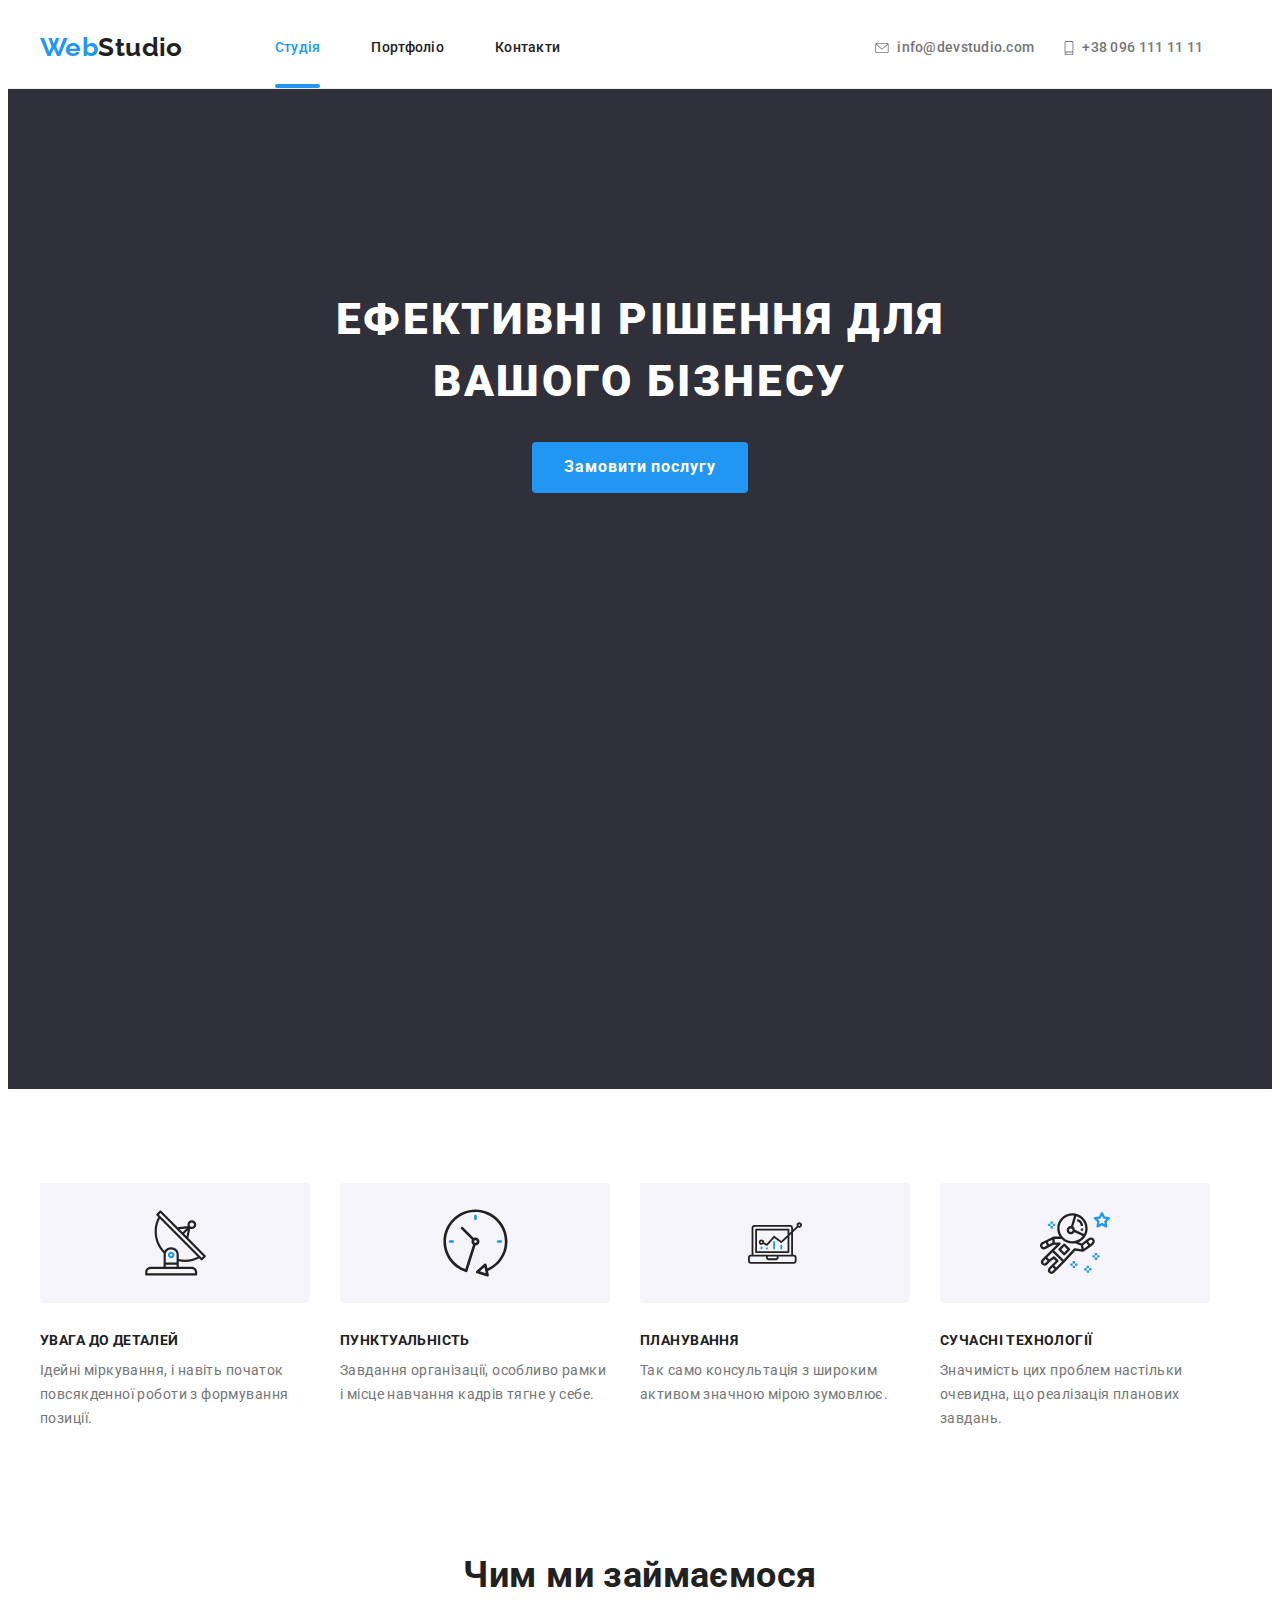
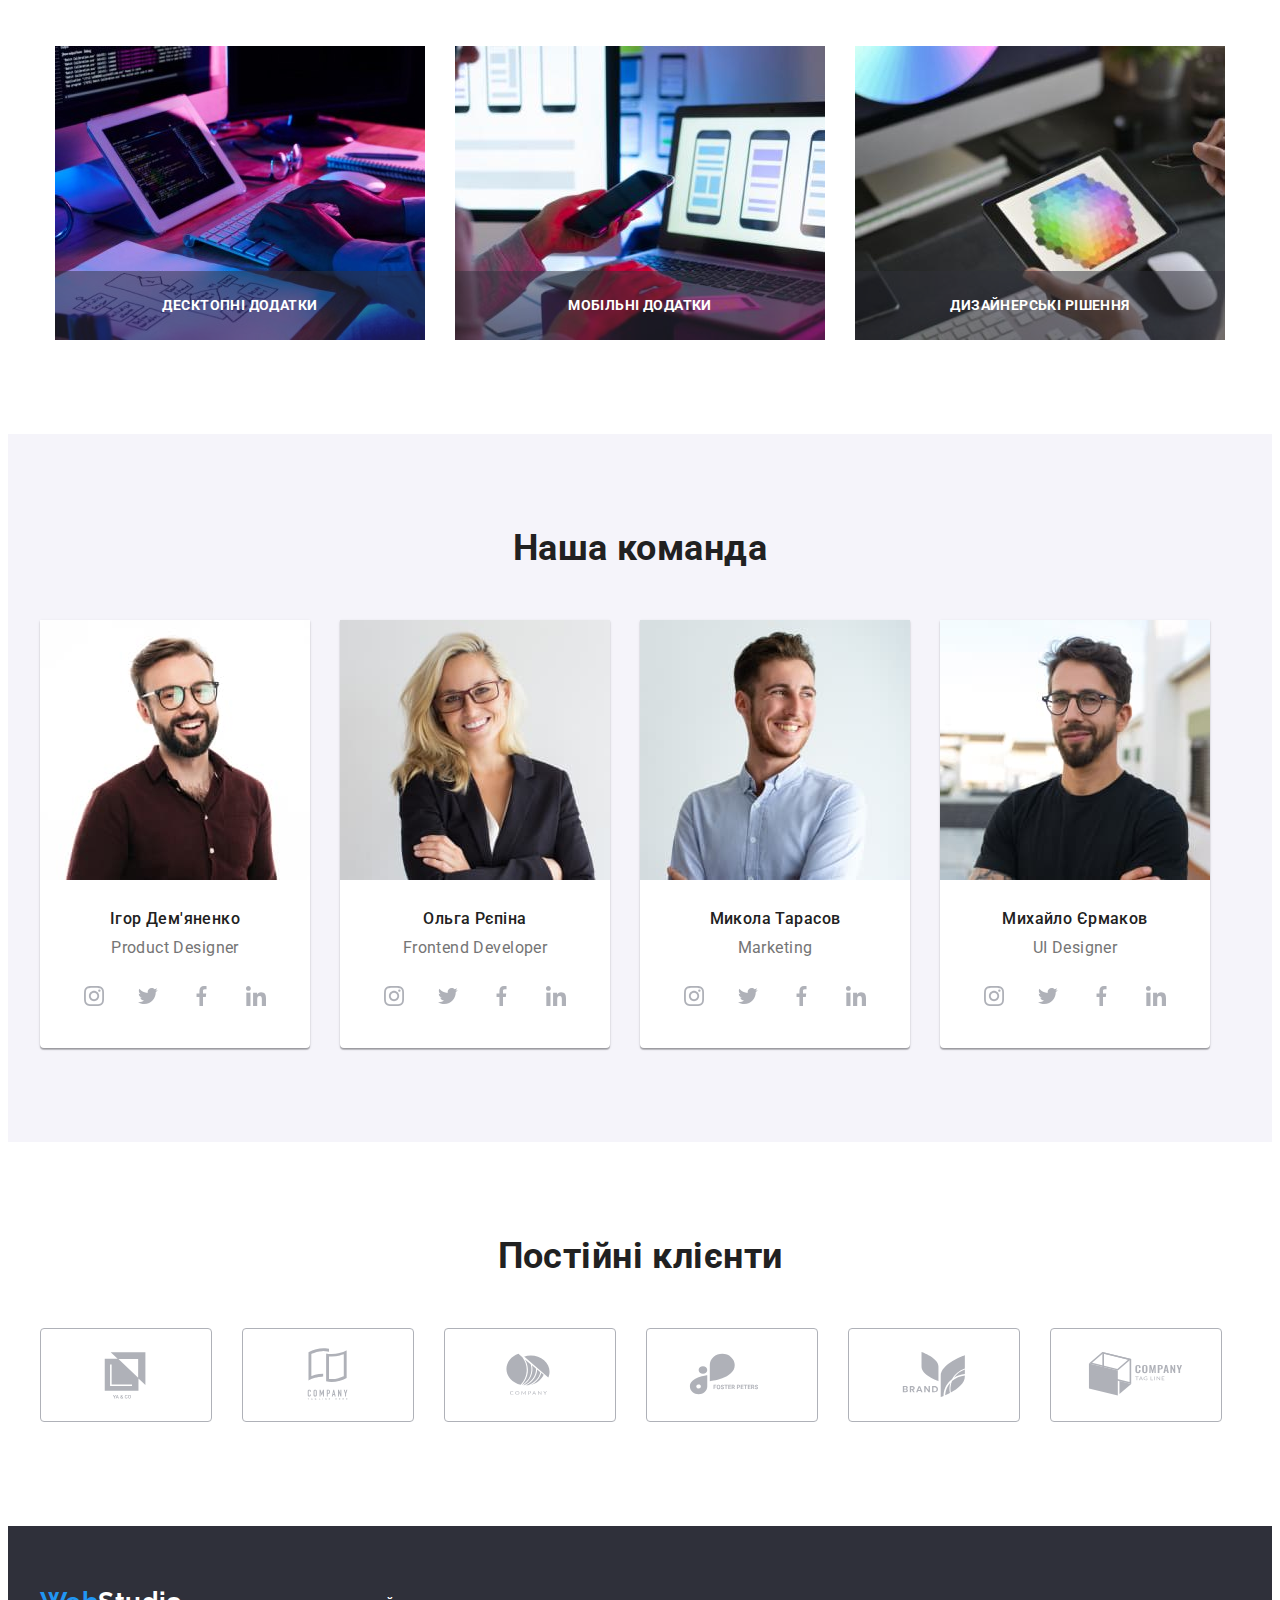
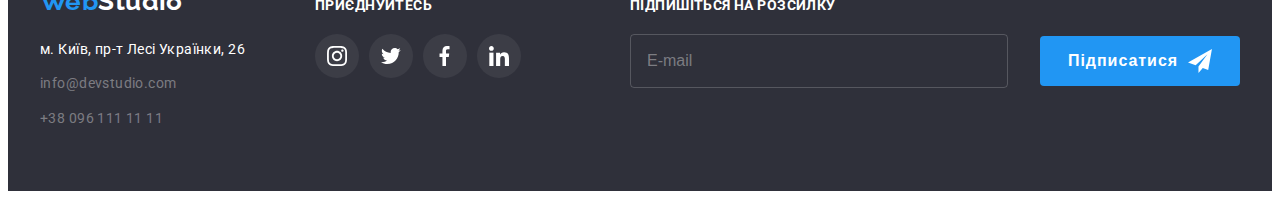
==== commit b6a9ebfb: "HW - first attempt" ====
--- a/index.html
+++ b/index.html
@@ -204,12 +204,21 @@
           <h2 class="team-section__headline">Наша команда</h2>
           <ul class="team-section__list list">
             <li class="team-section__item">
-              <img
-                class="team-section__photo"
-                src="./img/ihor-product-designer.jpg"
-                alt="Продуктовий дизайнер Ігор Демяненко"
-                width="270"
-              />
+              <picture>
+                <source 
+                srcset="./img/ihor_mobile.jpg 1x, 
+                ./img/ihor_mobile@2x.jpg 2x" media="(max-width: 767px)" sizes="(min-width: 480px) 480px, 100vw">
+                <source  
+                srcset="
+                ./img/ihor_tablet.jpg 1x,
+                ./img/ihor_tablet@2x.jpg 2x" media="(min-width: 768px) and (max-width: 1199px)" sizes="(min-width: 768px) 768px, 50vw">
+                <source 
+                srcset="./img/img-1-desktop.jpg 1x,
+                ./img/img-1-desktop@2x.jpg 2x" media="(min-width: 1200px)" sizes="(min-width: 1200px) 1200px 25vw">
+                <img 
+                src="./img/img.jpg" alt="дизайнер проекту"
+                >
+                </picture>
               <h3 class="team-section__name">Ігор Дем'яненко</h3>
               <p class="team-section__position">Product Designer</p>
               <ul class="some-list list">
@@ -252,12 +261,21 @@
               </ul>
             </li>
             <li class="team-section__item">
-              <img
-                class="team-section__photo"
-                src="./img/olga-fe.jpg"
-                alt="Фронтенд розробник Ольга Рєпіна"
-                width="270"
-              />
+              <picture>
+                <source 
+                srcset="./img/olha_mobile.jpg 1x, 
+                        ./img/olha_mobile@2x.jpg 2x" media="(max-width: 767px)"
+                    sizes="(min-width: 480px) 480px, 100vw">
+                <source 
+                srcset="./img/olha_tablet.jpg 1x,
+                        ./img/olha_tablet@2x.jpg 2x" media="(min-width: 768px) and (max-width: 1199px)"
+                    sizes="(min-width: 768px) 768px, 50vw">
+                <source 
+                srcset="./img/img-2-desktop.jpg 1x,
+                        ./img/img-2-desktop@2x.jpg 2x" media="(min-width: 1200px)"
+                    sizes="(min-width: 1200px) 1200px 25vw">
+                <img src="./img/img1.jpg" alt="фронтенд">
+            </picture>
               <h3 class="team-section__name">Ольга Рєпіна</h3>
               <p class="team-section__position">Frontend Developer</p>
               <ul class="some-list list">
@@ -300,12 +318,21 @@
               </ul>
             </li>
             <li class="team-section__item">
-              <img
-                class="team-section__photo"
-                src="./img/mykola-marketing.jpg"
-                alt="Маркетер Микола Тарасов"
-                width="270"
-              />
+              <picture>
+                <source 
+                srcset="./img/mykola_mobile.jpg 1x, 
+                        ./img/mykola_mobile@2x.jpg 2x" media="(max-width: 767px)"
+                    sizes="(min-width: 480px) 480px, 100vw">
+                <source 
+                srcset="./img/mykola_tablet.jpg 1x,
+                        ./img/mykola_tablet@2x.jpg 2x" media="(min-width: 768px) and (max-width: 1199px)"
+                    sizes="(min-width: 768px) 768px, 50vw">
+                <source 
+                srcset="./img/img-3-desktop.jpg 1x,
+                        ./img/img-3-desktop@2x.jpg 2x" media="(min-width: 1200px)"
+                    sizes="(min-width: 1200px) 1200px 25vw">
+                <img src="./img/img2.jpg" alt="маркетинг">
+            </picture>
               <h3 class="team-section__name">Микола Тарасов</h3>
               <p class="team-section__position">Marketing</p>
               <ul class="some-list list">
@@ -348,12 +375,22 @@
               </ul>
             </li>
             <li class="team-section__item">
-              <img
-                class="team-section__photo"
-                src="./img/mykhailo-ui-designer.jpg"
-                alt="Дизайнер інтерфейсів Михайло Єрмаков"
-                width="270"
-              />
+              <picture>
+                <source 
+                srcset="./img/myhailo_mobile.jpg 1x, 
+                        ./img/myhailo_mobile@2x.jpg 2x" media="(max-width: 767px)"
+                    sizes="(min-width: 480px) 480px, 100vw">
+                <source 
+                srcset="./img/myhailo_tablet.jpg 1x,
+                    ./img/myhailo_tablet@2x.jpg 2x" media="(min-width: 768px) and (max-width: 1199px)"
+                    sizes="(min-width: 768px) 768px, 50vw">
+                <source 
+                srcset="./img/img-4-desktop.jpg 1x,
+                        ./img/img-4-desktop@2x.jpg 2x" media="(min-width: 1200px)"
+                    sizes="(min-width: 1200px) 1200px 25vw">
+            <img src="./img/img3.jpg" alt="дизайнер">
+            </picture>
+
               <h3 class="team-section__name">Михайло Єрмаков</h3>
               <p class="team-section__position">UI Designer</p>
               <ul class="some-list list">
--- a/css/main.min.css
+++ b/css/main.min.css
@@ -1 +1 @@
-body{color:#757575;font-family:Roboto,sans-serif;font-size:14px;font-weight:400;letter-spacing:.03em}.list{list-style:none;margin:0;padding:0}.container{margin-left:auto;margin-right:auto;padding-left:15px;padding-right:15px}@media screen and (min-width: 480px){.container{width:480px}}@media screen and (min-width: 768px){.container{width:768px}}@media screen and (min-width: 1200px){.container{width:1200px}}.header{background-color:#fff;border-bottom:1px solid #ececec;position:relative}@media screen and (max-width: 767px){.navigation{display:-webkit-box;display:-ms-flexbox;display:flex;-webkit-box-align:center;-ms-flex-align:center;align-items:center;-webkit-box-pack:justify;-ms-flex-pack:justify;justify-content:space-between;padding-top:16px;padding-bottom:16px}}@media screen and (min-width: 767px)and (max-width: 1199px){.navigation{display:-webkit-box;display:-ms-flexbox;display:flex;-webkit-box-align:center;-ms-flex-align:center;align-items:center}}@media screen and (min-width: 1200px){.navigation{display:-webkit-box;display:-ms-flexbox;display:flex;-webkit-box-align:center;-ms-flex-align:center;align-items:center}}.menu-button{border:none;background-color:rgba(0,0,0,0);display:-webkit-inline-box;display:-ms-inline-flexbox;display:inline-flex;margin:0;padding:0;z-index:2}@media screen and (min-width: 768px){.menu-button{display:none}}.icon-cross__close{display:none}.menu-button.is-open .icon-cross__close{display:block}.menu-button.is-open .icon-menu__menu{display:none}@media screen and (max-width: 767px){.nav-menu{background-color:#fff;display:none;position:fixed;top:0;left:0;padding:48px 40px;width:100vw;height:100vh;-webkit-box-pack:justify;-ms-flex-pack:justify;justify-content:space-between}.nav-menu.is-open{display:block}}@media screen and (min-width: 768px)and (max-width: 1199px){.nav-menu{display:-webkit-box;display:-ms-flexbox;display:flex;margin-left:88px}}@media screen and (min-width: 1200px){.nav-menu{display:-webkit-box;display:-ms-flexbox;display:flex}}@media screen and (max-width: 767px){.site-nav{margin-bottom:302px}}@media screen and (min-width: 768px){.site-nav{display:-webkit-box;display:-ms-flexbox;display:flex;margin-right:96px}}@media screen and (min-width: 1200px){.site-nav{display:-webkit-box;display:-ms-flexbox;display:flex;margin-left:92px;margin-right:315px}}@media screen and (max-width: 767px){.site-nav__item{margin-left:40px}.site-nav__item:not(:last-child){margin-bottom:32px}}@media screen and (min-width: 768px){.site-nav__item:not(:last-child){margin-right:51px}}.site-nav__link{display:block;color:#212121;font-weight:500;line-height:1.14;letter-spacing:.02em;text-decoration:none;-webkit-transition:color 250ms cubic-bezier(0.4, 0, 0.2, 1);transition:color 250ms cubic-bezier(0.4, 0, 0.2, 1)}@media screen and (max-width: 767px){.site-nav__link{text-align:left;font-size:40px}}@media screen and (min-width: 768px){.site-nav__link{padding-top:32px;padding-bottom:32px}}.site-nav__link:hover,.site-nav__link:focus{color:#2196f3;fill:#2196f3}@media screen and (max-width: 767px){.contact{display:-webkit-box;display:-ms-flexbox;display:flex;-webkit-box-align:start;-ms-flex-align:start;align-items:flex-start;-webkit-box-orient:vertical;-webkit-box-direction:reverse;-ms-flex-direction:column-reverse;flex-direction:column-reverse;-webkit-box-pack:center;-ms-flex-pack:center;justify-content:center}}@media screen and (min-width: 768px){.contact{display:-webkit-box;display:-ms-flexbox;display:flex;-webkit-box-orient:vertical;-webkit-box-direction:normal;-ms-flex-direction:column;flex-direction:column;-webkit-box-pack:center;-ms-flex-pack:center;justify-content:center}}@media screen and (min-width: 1200px){.contact{display:-webkit-box;display:-ms-flexbox;display:flex;-webkit-box-orient:horizontal;-webkit-box-direction:normal;-ms-flex-direction:row;flex-direction:row;-webkit-box-pack:center;-ms-flex-pack:center;justify-content:center;-webkit-box-align:center;-ms-flex-align:center;align-items:center}}@media screen and (max-width: 767px){.contact__item{margin-left:40px}.contact__item:last-child{margin-bottom:32px}.contact__item:first-child{margin-bottom:64px}}@media screen and (min-width: 1200px){.contact__item:first-child{margin-right:30px}}.contact__link{color:#757575;fill:#757575;font-weight:500;line-height:1.14;letter-spacing:.02em;text-decoration:none;-webkit-transition:color 250ms cubic-bezier(0.4, 0, 0.2, 1),fill 250ms cubic-bezier(0.4, 0, 0.2, 1);transition:color 250ms cubic-bezier(0.4, 0, 0.2, 1),fill 250ms cubic-bezier(0.4, 0, 0.2, 1)}.contact__link:hover,.contact__link:focus{color:#2196f3;fill:#2196f3}@media screen and (min-width: 768px){.contact__link{display:-webkit-box;display:-ms-flexbox;display:flex;-webkit-box-align:center;-ms-flex-align:center;align-items:center}}@media screen and (max-width: 767px){.contact__link.contact__link--phone{font-size:34px;color:#2196f3}}@media screen and (min-width: 768px)and (max-width: 1199px){.contact__link{font-size:12px}}@media screen and (max-width: 767px){.contact__link.contact__link--email{font-size:24px}}@media screen and (min-width: 768px)and (max-width: 1199px){.contact__link.contact__link--email{font-size:12px;margin-bottom:10px}}.site-nav__link--current{color:#2196f3;position:relative}@media screen and (min-width: 768px){.site-nav__link--current::after{position:absolute;bottom:0;left:0;content:"";background:#2196f3;width:100%;height:4px;border-radius:2px}}@media screen and (max-width: 767px){.contact__icon{display:none}}@media screen and (min-width: 768px){.contact__icon{margin-right:8px}}@media screen and (max-width: 767px){.some-mobile__list{display:-webkit-box;display:-ms-flexbox;display:flex;-webkit-box-pack:start;-ms-flex-pack:start;justify-content:flex-start;margin-left:40px}}@media screen and (min-width: 768px){.some-mobile__list{display:none}}.some-mobile__link{color:#2196f3;font-size:18px;line-height:1.22;letter-spacing:.02em}.some-mobile__item{position:relative}.some-mobile__item:not(:last-child){margin-right:20px}.some-mobile__item:nth-child(n+2)::after{content:"";display:block;position:absolute;background-color:rgba(33,33,33,.1254901961);width:22px;height:1px;top:90%;left:-12%;-webkit-transform-origin:bottom left;transform-origin:bottom left;-webkit-transform:rotate(-90deg);transform:rotate(-90deg)}.logo{color:#212121;font-family:Raleway,sans-serif;font-weight:700;font-size:26px;line-height:1.2;text-decoration:none}.logo__accent{color:#2196f3}.page-footer__logo{color:#fff;display:inline-block;margin-bottom:20px}.hero-section{background-color:#2f303a;padding-top:200px;padding-bottom:200px;max-width:1600px;height:600px;text-align:center;margin-left:auto;margin-right:auto;background-image:-webkit-gradient(linear, left top, right top, from(rgba(47, 48, 58, 0.4)), to(rgba(47, 48, 58, 0.4))),url(../img/hero-banner.jpg);background-image:linear-gradient(to right, rgba(47, 48, 58, 0.4), rgba(47, 48, 58, 0.4)),url(../img/hero-banner.jpg);background-size:cover;background-repeat:no-repeat;background-position:center}.hero__headline{color:#fff;font-weight:900;font-size:44px;line-height:1.4;letter-spacing:.06em;text-align:center;text-transform:uppercase;margin-top:0;margin-bottom:30px}@media screen and (max-width: 1200px){.hero__headline{font-size:26px;line-height:1.62;text-align:center}}.hero__button{color:#fff;background-color:#2196f3;border:none;border-radius:4px;font-family:inherit;font-weight:700;font-size:16px;line-height:1.9;letter-spacing:.06em;padding:10px 32px;cursor:pointer;-webkit-transition:background-color 250ms cubic-bezier(0.4, 0, 0.2, 1),-webkit-box-shadow 250ms cubic-bezier(0.4, 0, 0.2, 1);transition:background-color 250ms cubic-bezier(0.4, 0, 0.2, 1),-webkit-box-shadow 250ms cubic-bezier(0.4, 0, 0.2, 1);transition:background-color 250ms cubic-bezier(0.4, 0, 0.2, 1),box-shadow 250ms cubic-bezier(0.4, 0, 0.2, 1);transition:background-color 250ms cubic-bezier(0.4, 0, 0.2, 1),box-shadow 250ms cubic-bezier(0.4, 0, 0.2, 1),-webkit-box-shadow 250ms cubic-bezier(0.4, 0, 0.2, 1)}.hero__button:hover,.hero__button:focus{background-color:#188ce8;-webkit-box-shadow:0px 4px 4px rgba(0,0,0,.15);box-shadow:0px 4px 4px rgba(0,0,0,.15)}.features-section{padding-top:94px;padding-bottom:94px}.features-section__headline--visually-hidden{position:absolute;width:1px;height:1px;margin:-1px;border:0;padding:0;white-space:nowrap;-webkit-clip-path:inset(100%);clip-path:inset(100%);clip:rect(0 0 0 0);overflow:hidden}.features-section__icon{background-color:#f5f4fa;height:120px;margin-bottom:30px;border-radius:4px;display:-webkit-box;display:-ms-flexbox;display:flex;-webkit-box-align:center;-ms-flex-align:center;align-items:center;-webkit-box-pack:center;-ms-flex-pack:center;justify-content:center}@media screen and (min-width: 767px){.features-section__list{display:-webkit-box;display:-ms-flexbox;display:flex;-ms-flex-wrap:wrap;flex-wrap:wrap}}@media screen and (min-width: 1200px){.features-section__list{display:-webkit-box;display:-ms-flexbox;display:flex}}@media screen and (min-width: 767px){.features-section__item{width:354px}}@media screen and (min-width: 1200px){.features-section__item{width:270px}}@media screen and (min-width: 767px)and (max-width: 1199px){.features-section__item:nth-child(2n+1){margin-right:30px}}@media screen and (max-width: 767px){.features-section__item:not(:last-child){margin-bottom:30px}}@media screen and (min-width: 1200px){.features-section__item:not(:last-child){margin-right:30px}}@media screen and (min-width: 767px){.features-section__item:nth-child(-n+2){margin-bottom:30px}}.features-section__title{color:#212121;font-weight:700;font-size:14px;line-height:1.14;text-transform:uppercase;margin-top:0;margin-bottom:10px}.features-section__text{line-height:1.71;margin-top:0;margin-bottom:0}.about-section{padding-bottom:94px}@media screen and (max-width: 1199px){.about-section{display:none}}.about-section__headline{color:#212121;font-weight:700;font-size:36px;line-height:1.16;text-align:center;margin-top:0;margin-bottom:50px}.about-section__list{display:-webkit-box;display:-ms-flexbox;display:flex;-webkit-box-pack:center;-ms-flex-pack:center;justify-content:center}.about-section__item+.about-section__item{margin-left:30px}.about-section__image{display:block}.about-section__thumb{position:relative}.about-section__copy{position:absolute;bottom:0;width:100%;padding-top:27px;padding-bottom:27px;margin:0;text-align:center;text-transform:uppercase;background-color:rgba(47,48,58,.5019607843);color:#fff;font-weight:700;line-height:1.14}.some-list{display:-webkit-box;display:-ms-flexbox;display:flex;-webkit-box-pack:center;-ms-flex-pack:center;justify-content:center;padding-bottom:30px}.some-list__link{display:-webkit-box;display:-ms-flexbox;display:flex;-webkit-box-pack:center;-ms-flex-pack:center;justify-content:center;-webkit-box-align:center;-ms-flex-align:center;align-items:center;color:#afb1b8;width:44px;height:44px;border-radius:50%;-webkit-transition:color 250ms cubic-bezier(0.4, 0, 0.2, 1),background-color 250ms cubic-bezier(0.4, 0, 0.2, 1);transition:color 250ms cubic-bezier(0.4, 0, 0.2, 1),background-color 250ms cubic-bezier(0.4, 0, 0.2, 1)}.some-list__link:hover,.some-list__link:focus{color:#fff;background-color:#2196f3}.some-list__icon{fill:currentColor}.some-list__item{margin-right:10px}.some-list__item:last-child{margin-right:0px}.team-section{background-color:#f5f4fa;padding-top:94px;padding-bottom:94px}@media screen and (min-width: 767px)and (max-width: 1199px){.team-section__list{display:-webkit-box;display:-ms-flexbox;display:flex;-ms-flex-wrap:wrap;flex-wrap:wrap}}@media screen and (min-width: 1200px){.team-section__list{display:-webkit-box;display:-ms-flexbox;display:flex}}.team-section__item{background-color:#fff;-webkit-box-shadow:0px 1px 3px rgba(0,0,0,.12),0px 1px 1px rgba(0,0,0,.14),0px 2px 1px rgba(0,0,0,.2);box-shadow:0px 1px 3px rgba(0,0,0,.12),0px 1px 1px rgba(0,0,0,.14),0px 2px 1px rgba(0,0,0,.2);border-radius:0px 0px 4px 4px;text-align:center}@media screen and (max-width: 767px){.team-section__item{width:450px;height:622px}}@media screen and (min-width: 768px)and (max-width: 1199px){.team-section__item{width:354px;height:536px}}@media screen and (max-width: 767px){.team-section__item:not(:last-child){margin-bottom:30px}}@media screen and (min-width: 1199px){.team-section__item:not(:last-child){margin-right:30px}}@media screen and (min-width: 767px)and (max-width: 1199px){.team-section__item:nth-child(2n+1){margin-right:30px}}@media screen and (min-width: 767px)and (max-width: 1199px){.team-section__item:nth-child(-n+2){margin-bottom:30px}}.team-section__headline{color:#212121;font-weight:700;font-size:36px;line-height:1.16;text-align:center;margin-top:0;margin-bottom:50px}.team-section__photo{margin-bottom:30px;display:block;height:auto;width:100%}.team-section__name{color:#212121;font-weight:500;font-size:16px;line-height:1.18;margin-top:0;margin-bottom:10px}.team-section__position{font-size:16px;line-height:1.18;margin-top:0;margin-bottom:16px}.clients-section{background-color:#fff;padding-top:94px;padding-bottom:94px}.clients-section__headline{color:#212121;font-weight:700;font-size:36px;line-height:1.16;text-align:center;margin-top:0;margin-bottom:50px}.clients-list{display:-webkit-box;display:-ms-flexbox;display:flex;-ms-flex-wrap:wrap;flex-wrap:wrap}@media screen and (max-width: 1200px){.clients-list{-webkit-box-pack:center;-ms-flex-pack:center;justify-content:center}}.clients-list__link{display:-webkit-box;display:-ms-flexbox;display:flex;-webkit-box-pack:center;-ms-flex-pack:center;justify-content:center;-webkit-box-align:center;-ms-flex-align:center;align-items:center;color:#afb1b8;border:1px solid #afb1b8;border-radius:4px;height:92px;-webkit-transition:color 250ms cubic-bezier(0.4, 0, 0.2, 1),border 250ms cubic-bezier(0.4, 0, 0.2, 1);transition:color 250ms cubic-bezier(0.4, 0, 0.2, 1),border 250ms cubic-bezier(0.4, 0, 0.2, 1)}.clients-list__link:hover,.clients-list__link:focus{color:#2196f3;border:1px solid #2196f3}@media screen and (max-width: 767px){.clients-list__link{width:210px}}@media screen and (min-width: 768px)and (max-width: 1199px){.clients-list__link{width:226px}}@media screen and (min-width: 1200px){.clients-list__link{width:170px}}.clients-list__icon{fill:currentColor}@media screen and (min-width: 480px)and (max-width: 767px){.clients-list__item:nth-child(2n+1){margin-right:30px}}@media screen and (max-width: 767px){.clients-list__item:nth-child(-n+4){margin-bottom:30px}}@media screen and (min-width: 768px)and (max-width: 1199px){.clients-list__item:nth-child(-n+2){margin-bottom:30px;margin-right:30px}}@media screen and (min-width: 768px)and (max-width: 1199px){.clients-list__item:nth-child(4){margin-right:30px}}@media screen and (min-width: 768px)and (max-width: 1199px){.clients-list__item:nth-child(5){margin-right:30px}}@media screen and (min-width: 1200px){.clients-list__item:nth-child(-n+5){margin-right:30px}}@media screen and (min-width: 1200px){.footer-container{display:-webkit-box;display:-ms-flexbox;display:flex;-webkit-box-align:baseline;-ms-flex-align:baseline;align-items:baseline}}.footer-section{background-color:#2f303a;padding-top:60px;padding-bottom:60px}@media screen and (min-width: 768px)and (max-width: 1199px){.footer-info{display:-webkit-box;display:-ms-flexbox;display:flex;-webkit-box-align:baseline;-ms-flex-align:baseline;align-items:baseline;-webkit-box-pack:center;-ms-flex-pack:center;justify-content:center;gap:165px}}@media screen and (min-width: 1200px){.footer-info{display:-webkit-box;display:-ms-flexbox;display:flex;-webkit-box-align:baseline;-ms-flex-align:baseline;align-items:baseline;-webkit-box-pack:center;-ms-flex-pack:center;justify-content:center}}@media screen and (max-width: 767px){.footer-some{text-align:center;margin-bottom:60px}}@media screen and (min-width: 768px){.footer-some{text-align:center}}@media screen and (min-width: 1200px){.footer-some{margin-left:70px;text-align:left}}.footer-some__list{display:-webkit-box;display:-ms-flexbox;display:flex;-webkit-box-pack:center;-ms-flex-pack:center;justify-content:center}.footer-some__link{display:-webkit-box;display:-ms-flexbox;display:flex;-webkit-box-pack:center;-ms-flex-pack:center;justify-content:center;-webkit-box-align:center;-ms-flex-align:center;align-items:center;color:#fff;background-color:rgba(255,255,255,.062745098);width:44px;height:44px;border-radius:50%;-webkit-transition:background-color 250ms cubic-bezier(0.4, 0, 0.2, 1);transition:background-color 250ms cubic-bezier(0.4, 0, 0.2, 1)}.footer-some__link:hover,.footer-some__link:focus{background-color:#2196f3}.footer-some__icon{fill:currentColor}.footer-some__item{margin-right:10px}.footer-some__item:last-child{margin-right:0px}.footer-some__cta{margin-top:0;margin-bottom:20px;font-weight:700;font-size:14px;line-height:1.14;letter-spacing:.03em;text-transform:uppercase;color:#fff}@media screen and (max-width: 767px){.footer-contacts{text-align:center;margin-bottom:60px}}.footer-contacts__list{font-style:normal}.footer-contacts__map{color:#fff;line-height:1.8;text-decoration:none;-webkit-transition:color 250ms cubic-bezier(0.4, 0, 0.2, 1);transition:color 250ms cubic-bezier(0.4, 0, 0.2, 1)}.footer-contacts__map:hover,.footer-contacts__map:focus{color:#2196f3}.footer-contacts__link{color:rgba(255,255,255,.3764705882);line-height:1.8;text-decoration:none;-webkit-transition:color 250ms cubic-bezier(0.4, 0, 0.2, 1);transition:color 250ms cubic-bezier(0.4, 0, 0.2, 1)}.footer-contacts__link:hover,.footer-contacts__link:focus{color:#2196f3}.footer-contacts__item:not(:last-child){margin-bottom:9px}@media screen and (min-width: 768px)and (max-width: 1199px){.footer-subscription{margin-top:60px;text-align:center}}@media screen and (min-width: 1200px){.footer-subscription{margin-left:auto}}@media screen and (max-width: 767px){.footer-subscription__form{display:-webkit-box;display:-ms-flexbox;display:flex;-webkit-box-orient:vertical;-webkit-box-direction:normal;-ms-flex-direction:column;flex-direction:column;-webkit-box-align:center;-ms-flex-align:center;align-items:center;gap:20px}}@media screen and (min-width: 768px){.footer-subscription__form{display:-webkit-box;display:-ms-flexbox;display:flex;-webkit-box-orient:vertical;-webkit-box-direction:normal;-ms-flex-direction:column;flex-direction:column;-webkit-box-align:center;-ms-flex-align:center;align-items:center;gap:20px}}@media screen and (min-width: 1200px){.footer-subscription__form{display:-webkit-box;display:-ms-flexbox;display:flex;-webkit-box-orient:horizontal;-webkit-box-direction:normal;-ms-flex-direction:row;flex-direction:row}}.footer-subscription__copy{margin-top:0px;margin-bottom:20px;font-weight:700;line-height:1.14;text-transform:uppercase;color:#fff}@media screen and (max-width: 767px){.footer-subscription__copy{text-align:center}}.footer-subscription__icon{margin-left:10px}.footer-subscription__input{font-size:16px;cursor:pointer;border:1px solid rgba(255,255,255,.1882352941);border-radius:4px;background-color:rgba(0,0,0,0);color:#fff;-webkit-transition:border 250ms cubic-bezier(0.4, 0, 0.2, 1);transition:border 250ms cubic-bezier(0.4, 0, 0.2, 1)}@media screen and (max-width: 767px){.footer-subscription__input{width:450px;height:50px;margin-right:15px;margin-left:15px;padding-left:16px}}@media screen and (min-width: 768px)and (max-width: 1199px){.footer-subscription__input{width:450px;height:50px;margin-right:auto;margin-left:auto;padding-left:16px}}@media screen and (min-width: 1200px){.footer-subscription__input{width:358px;height:50px;padding-left:16px;margin-right:12px}}.footer-subscription__input:focus{border:1px solid #2196f3;outline:none}.footer-subscription__input::-webkit-input-placeholder{color:rgba(255,255,255,.3764705882)}.footer-subscription__input::-moz-placeholder{color:rgba(255,255,255,.3764705882)}.footer-subscription__input:-ms-input-placeholder{color:rgba(255,255,255,.3764705882)}.footer-subscription__input::-ms-input-placeholder{color:rgba(255,255,255,.3764705882)}.footer-subscription__input::placeholder{color:rgba(255,255,255,.3764705882)}.footer-subscription__button{display:-webkit-box;display:-ms-flexbox;display:flex;-webkit-box-align:center;-ms-flex-align:center;align-items:center;width:200px;height:50px;padding:13px 28px;background-color:#2196f3;color:#fff;font-weight:700;font-size:16px;line-height:1.5;letter-spacing:.06em;border:none;border-radius:4px;cursor:pointer;-webkit-transition:background-color 1250ms cubic-bezier(0.4, 0, 0.2, 1),-webkit-box-shadow 250ms cubic-bezier(0.4, 0, 0.2, 1);transition:background-color 1250ms cubic-bezier(0.4, 0, 0.2, 1),-webkit-box-shadow 250ms cubic-bezier(0.4, 0, 0.2, 1);transition:background-color 1250ms cubic-bezier(0.4, 0, 0.2, 1),box-shadow 250ms cubic-bezier(0.4, 0, 0.2, 1);transition:background-color 1250ms cubic-bezier(0.4, 0, 0.2, 1),box-shadow 250ms cubic-bezier(0.4, 0, 0.2, 1),-webkit-box-shadow 250ms cubic-bezier(0.4, 0, 0.2, 1)}.footer-subscription__button:hover,.footer-subscription__button:focus{background-color:#188ce8;-webkit-box-shadow:0px 4px 4px rgba(0,0,0,.15);box-shadow:0px 4px 4px rgba(0,0,0,.15)}.backdrop--visually-hidden{opacity:0;pointer-events:none;visibility:hidden}.backdrop{position:fixed;top:0;left:0;width:100%;height:100%;background-color:rgba(0,0,0,.1254901961);overflow-y:scroll;-webkit-transition:opacity 250ms cubic-bezier(0.4, 0, 0.2, 1),visibility 250ms cubic-bezier(0.4, 0, 0.2, 1);transition:opacity 250ms cubic-bezier(0.4, 0, 0.2, 1),visibility 250ms cubic-bezier(0.4, 0, 0.2, 1)}.modal{position:absolute;top:50%;left:50%;-webkit-transform:translate(-50%, -50%);transform:translate(-50%, -50%);height:581px;width:528px;background-color:#fff;-webkit-box-shadow:0px 1px 3px rgba(0,0,0,.12),0px 1px 1px rgba(0,0,0,.14),0px 2px 1px rgba(0,0,0,.2);box-shadow:0px 1px 3px rgba(0,0,0,.12),0px 1px 1px rgba(0,0,0,.14),0px 2px 1px rgba(0,0,0,.2);border-radius:4px}@media screen and (max-width: 1200px){.modal{height:609px;width:450px;margin-top:96px}}.modal__button{display:-webkit-box;display:-ms-flexbox;display:flex;-webkit-box-align:center;-ms-flex-align:center;align-items:center;margin-left:auto;margin-top:8px;margin-right:8px;width:30px;height:30px;border-radius:50%;border:1px solid rgba(0,0,0,.062745098);background-color:rgba(0,0,0,0);-webkit-transition:fill 250ms cubic-bezier(0.4, 0, 0.2, 1);transition:fill 250ms cubic-bezier(0.4, 0, 0.2, 1);cursor:pointer}.modal__button:hover,.modal__button:focus{fill:#2196f3}.modal-headline{font-weight:700;font-size:20px;line-height:1.15;text-align:center;color:#212121;margin-top:0px;margin-bottom:12px}@media screen and (max-width: 1200px){.modal-headline{line-height:1.15;margin-left:40px;margin-right:40px}}.modal-form{padding-left:40px;padding-right:40px}.modal-form__item{display:-webkit-box;display:-ms-flexbox;display:flex;-webkit-box-orient:vertical;-webkit-box-direction:normal;-ms-flex-direction:column;flex-direction:column;position:relative}.modal-form__item:nth-child(4){margin-bottom:20px}.modal-form__item+.modal-form__item{margin-top:10px}.modal-form__icon{position:absolute;top:32px;left:15px;-webkit-transition:fill 250ms cubic-bezier(0.4, 0, 0.2, 1);transition:fill 250ms cubic-bezier(0.4, 0, 0.2, 1)}.modal-form__label{font-size:12px;line-height:1.16;letter-spacing:.01em;margin-bottom:4px}.modal-form__input{position:relative;height:40px;padding-left:42px;border:1px solid rgba(33,33,33,.1254901961);border-radius:4px;-webkit-transition:border 250ms cubic-bezier(0.4, 0, 0.2, 1);transition:border 250ms cubic-bezier(0.4, 0, 0.2, 1);cursor:pointer}.modal-form__input:hover,.modal-form__input:focus{border:1px solid #2196f3;outline:none}.modal-form__input:focus~.modal-form__icon{fill:#2196f3}.modal-form__textarea{height:120px;padding-top:12px;padding-left:16px;resize:none;border:1px solid rgba(33,33,33,.1254901961);border-radius:4px;cursor:pointer;-webkit-transition:border 250ms cubic-bezier(0.4, 0, 0.2, 1);transition:border 250ms cubic-bezier(0.4, 0, 0.2, 1)}.modal-form__textarea:hover,.modal-form__textarea:focus{border:1px solid #2196f3;outline:none}.checkbox__label{display:-webkit-box;display:-ms-flexbox;display:flex;-webkit-box-align:center;-ms-flex-align:center;align-items:center;line-height:1.7;cursor:pointer}@media screen and (max-width: 1200px){.checkbox__label{font-size:12px;line-height:.8}}.checkbox{display:-webkit-box;display:-ms-flexbox;display:flex;-webkit-box-pack:center;-ms-flex-pack:center;justify-content:center;-webkit-box-align:end;-ms-flex-align:end;align-items:flex-end;margin-bottom:30px}.checkbox__input{-webkit-appearance:none;-moz-appearance:none;appearance:none}.checkbox__icon{margin-right:8px}.checkbox__input:checked+.checkbox__icon{background-image:url(../img/checkbox-icon.svg);fill:#2196f3}.chekbox__policy{color:#2196f3;margin-left:6px}@media screen and (max-width: 1200px){.chekbox__policy{font-size:12px;line-height:.8}}.checkbox__button{display:block;margin:0 auto;padding:10px 52px;font-weight:700;font-size:16px;line-height:1.8;color:#fff;background-color:#2196f3;border:none;border-radius:4px;-webkit-transition:background-color 250ms cubic-bezier(0.4, 0, 0.2, 1),-webkit-box-shadow 250ms cubic-bezier(0.4, 0, 0.2, 1);transition:background-color 250ms cubic-bezier(0.4, 0, 0.2, 1),-webkit-box-shadow 250ms cubic-bezier(0.4, 0, 0.2, 1);transition:box-shadow 250ms cubic-bezier(0.4, 0, 0.2, 1),background-color 250ms cubic-bezier(0.4, 0, 0.2, 1);transition:box-shadow 250ms cubic-bezier(0.4, 0, 0.2, 1),background-color 250ms cubic-bezier(0.4, 0, 0.2, 1),-webkit-box-shadow 250ms cubic-bezier(0.4, 0, 0.2, 1)}.checkbox__button:hover,.checkbox__button:focus{background-color:#188ce8;-webkit-box-shadow:0px 4px 4px rgba(0,0,0,.15);box-shadow:0px 4px 4px rgba(0,0,0,.15)}/*# sourceMappingURL=main.min.css.map */+body{color:#757575;font-family:Roboto,sans-serif;font-size:14px;font-weight:400;letter-spacing:.03em}img{display:block;max-width:100%;height:auto}.list{list-style:none;margin:0;padding:0}.container{margin-left:auto;margin-right:auto;padding-left:15px;padding-right:15px}@media screen and (min-width: 480px){.container{width:480px}}@media screen and (min-width: 768px){.container{width:768px}}@media screen and (min-width: 1200px){.container{width:1200px}}.header{background-color:#fff;border-bottom:1px solid #ececec;position:relative}@media screen and (max-width: 767px){.navigation{display:-webkit-box;display:-ms-flexbox;display:flex;-webkit-box-align:center;-ms-flex-align:center;align-items:center;-webkit-box-pack:justify;-ms-flex-pack:justify;justify-content:space-between;padding-top:16px;padding-bottom:16px}}@media screen and (min-width: 767px)and (max-width: 1199px){.navigation{display:-webkit-box;display:-ms-flexbox;display:flex;-webkit-box-align:center;-ms-flex-align:center;align-items:center}}@media screen and (min-width: 1200px){.navigation{display:-webkit-box;display:-ms-flexbox;display:flex;-webkit-box-align:center;-ms-flex-align:center;align-items:center}}.menu-button{border:none;background-color:rgba(0,0,0,0);display:-webkit-inline-box;display:-ms-inline-flexbox;display:inline-flex;margin:0;padding:0;z-index:2}@media screen and (min-width: 768px){.menu-button{display:none}}.icon-cross__close{display:none}.menu-button.is-open .icon-cross__close{display:block}.menu-button.is-open .icon-menu__menu{display:none}@media screen and (max-width: 767px){.nav-menu{background-color:#fff;display:none;position:fixed;top:0;left:0;padding:48px 40px;width:100vw;height:100vh;-webkit-box-pack:justify;-ms-flex-pack:justify;justify-content:space-between}.nav-menu.is-open{display:block}}@media screen and (min-width: 768px)and (max-width: 1199px){.nav-menu{display:-webkit-box;display:-ms-flexbox;display:flex;margin-left:88px}}@media screen and (min-width: 1200px){.nav-menu{display:-webkit-box;display:-ms-flexbox;display:flex}}@media screen and (max-width: 767px){.site-nav{margin-bottom:302px}}@media screen and (min-width: 768px){.site-nav{display:-webkit-box;display:-ms-flexbox;display:flex;margin-right:96px}}@media screen and (min-width: 1200px){.site-nav{display:-webkit-box;display:-ms-flexbox;display:flex;margin-left:92px;margin-right:315px}}@media screen and (max-width: 767px){.site-nav__item{margin-left:40px}.site-nav__item:not(:last-child){margin-bottom:32px}}@media screen and (min-width: 768px){.site-nav__item:not(:last-child){margin-right:51px}}.site-nav__link{display:block;color:#212121;font-weight:500;line-height:1.14;letter-spacing:.02em;text-decoration:none;-webkit-transition:color 250ms cubic-bezier(0.4, 0, 0.2, 1);transition:color 250ms cubic-bezier(0.4, 0, 0.2, 1)}@media screen and (max-width: 767px){.site-nav__link{text-align:left;font-size:40px}}@media screen and (min-width: 768px){.site-nav__link{padding-top:32px;padding-bottom:32px}}.site-nav__link:hover,.site-nav__link:focus{color:#2196f3;fill:#2196f3}@media screen and (max-width: 767px){.contact{display:-webkit-box;display:-ms-flexbox;display:flex;-webkit-box-align:start;-ms-flex-align:start;align-items:flex-start;-webkit-box-orient:vertical;-webkit-box-direction:reverse;-ms-flex-direction:column-reverse;flex-direction:column-reverse;-webkit-box-pack:center;-ms-flex-pack:center;justify-content:center}}@media screen and (min-width: 768px){.contact{display:-webkit-box;display:-ms-flexbox;display:flex;-webkit-box-orient:vertical;-webkit-box-direction:normal;-ms-flex-direction:column;flex-direction:column;-webkit-box-pack:center;-ms-flex-pack:center;justify-content:center}}@media screen and (min-width: 1200px){.contact{display:-webkit-box;display:-ms-flexbox;display:flex;-webkit-box-orient:horizontal;-webkit-box-direction:normal;-ms-flex-direction:row;flex-direction:row;-webkit-box-pack:center;-ms-flex-pack:center;justify-content:center;-webkit-box-align:center;-ms-flex-align:center;align-items:center}}@media screen and (max-width: 767px){.contact__item{margin-left:40px}.contact__item:last-child{margin-bottom:32px}.contact__item:first-child{margin-bottom:64px}}@media screen and (min-width: 1200px){.contact__item:first-child{margin-right:30px}}.contact__link{color:#757575;fill:#757575;font-weight:500;line-height:1.14;letter-spacing:.02em;text-decoration:none;-webkit-transition:color 250ms cubic-bezier(0.4, 0, 0.2, 1),fill 250ms cubic-bezier(0.4, 0, 0.2, 1);transition:color 250ms cubic-bezier(0.4, 0, 0.2, 1),fill 250ms cubic-bezier(0.4, 0, 0.2, 1)}.contact__link:hover,.contact__link:focus{color:#2196f3;fill:#2196f3}@media screen and (min-width: 768px){.contact__link{display:-webkit-box;display:-ms-flexbox;display:flex;-webkit-box-align:center;-ms-flex-align:center;align-items:center}}@media screen and (max-width: 767px){.contact__link.contact__link--phone{font-size:34px;color:#2196f3}}@media screen and (min-width: 768px)and (max-width: 1199px){.contact__link{font-size:12px}}@media screen and (max-width: 767px){.contact__link.contact__link--email{font-size:24px}}@media screen and (min-width: 768px)and (max-width: 1199px){.contact__link.contact__link--email{font-size:12px;margin-bottom:10px}}.site-nav__link--current{color:#2196f3;position:relative}@media screen and (min-width: 768px){.site-nav__link--current::after{position:absolute;bottom:0;left:0;content:"";background:#2196f3;width:100%;height:4px;border-radius:2px}}@media screen and (max-width: 767px){.contact__icon{display:none}}@media screen and (min-width: 768px){.contact__icon{margin-right:8px}}@media screen and (max-width: 767px){.some-mobile__list{display:-webkit-box;display:-ms-flexbox;display:flex;-webkit-box-pack:start;-ms-flex-pack:start;justify-content:flex-start;margin-left:40px}}@media screen and (min-width: 768px){.some-mobile__list{display:none}}.some-mobile__link{color:#2196f3;font-size:18px;line-height:1.22;letter-spacing:.02em}.some-mobile__item{position:relative}.some-mobile__item:not(:last-child){margin-right:20px}.some-mobile__item:nth-child(n+2)::after{content:"";display:block;position:absolute;background-color:rgba(33,33,33,.1254901961);width:22px;height:1px;top:90%;left:-12%;-webkit-transform-origin:bottom left;transform-origin:bottom left;-webkit-transform:rotate(-90deg);transform:rotate(-90deg)}.logo{color:#212121;font-family:Raleway,sans-serif;font-weight:700;font-size:26px;line-height:1.2;text-decoration:none}.logo__accent{color:#2196f3}.page-footer__logo{color:#fff;display:inline-block;margin-bottom:20px}.hero-section{background-color:#2f303a;padding-top:200px;padding-bottom:200px;max-width:1600px;height:600px;text-align:center;margin-left:auto;margin-right:auto;background-size:cover;background-repeat:no-repeat;background-position:center}@media screen and (max-width: 767px){.hero-section{background-image:-webkit-gradient(linear, left top, right top, from(rgba(47, 48, 58, 0.4)), to(rgba(47, 48, 58, 0.4))),url("../img/header_mobile.jpg");background-image:linear-gradient(to right, rgba(47, 48, 58, 0.4), rgba(47, 48, 58, 0.4)),url("../img/header_mobile.jpg")}}@media screen and (max-width: 767px)and (min-device-pixel-ratio: 2),screen and (max-width: 767px)and (-webkit-min-device-pixel-ratio: 2),screen and (max-width: 767px)and (min-resolution: 192dpi),screen and (max-width: 767px)and (min-resolution: 2dppx){.hero-section .hero-section{background-image:-webkit-gradient(linear, left top, right top, from(rgba(47, 48, 58, 0.4)), to(rgba(47, 48, 58, 0.4))),url("../images/header_mobile@2x.jpg");background-image:linear-gradient(to right, rgba(47, 48, 58, 0.4), rgba(47, 48, 58, 0.4)),url("../images/header_mobile@2x.jpg")}}@media screen and (min-width: 768px){.hero-section{background-image:-webkit-gradient(linear, left top, right top, from(rgba(47, 48, 58, 0.4)), to(rgba(47, 48, 58, 0.4))),url("../img/header_tablet.jpg");background-image:linear-gradient(to right, rgba(47, 48, 58, 0.4), rgba(47, 48, 58, 0.4)),url("../img/header_tablet.jpg")}}@media screen and (min-width: 768px)and (min-device-pixel-ratio: 2),screen and (min-width: 768px)and (-webkit-min-device-pixel-ratio: 2),screen and (min-width: 768px)and (min-resolution: 192dpi),screen and (min-width: 768px)and (min-resolution: 2dppx){.hero-section .hero-section{background-image:-webkit-gradient(linear, left top, right top, from(rgba(47, 48, 58, 0.4)), to(rgba(47, 48, 58, 0.4))),url("../img/header_tablet@2x.jpg");background-image:linear-gradient(to right, rgba(47, 48, 58, 0.4), rgba(47, 48, 58, 0.4)),url("../img/header_tablet@2x.jpg")}}@media screen and (min-width: 1200px){.hero-section{max-width:1600px;height:600px;background-image:-webkit-gradient(linear, left top, right top, ),url("../img/header_desktop.jpg");background-image:linear-gradient(to right),url("../img/header_desktop.jpg")}}@media screen and (min-width: 1200px)and (min-device-pixel-ratio: 2),screen and (min-width: 1200px)and (-webkit-min-device-pixel-ratio: 2),screen and (min-width: 1200px)and (min-resolution: 192dpi),screen and (min-width: 1200px)and (min-resolution: 2dppx){.hero-section .hero-section{background-image:-webkit-gradient(linear, left top, right top, from(rgba(0, 0, 0, 0.4)), to(rgba(47, 48, 58, 0.4))),url("../img/header_desktop@2x.jpg");background-image:linear-gradient(to right, rgba(0, 0, 0, 0.4), rgba(47, 48, 58, 0.4)),url("../img/header_desktop@2x.jpg")}}.hero__headline{color:#fff;font-weight:900;font-size:44px;line-height:1.4;letter-spacing:.06em;text-align:center;text-transform:uppercase;margin-top:0;margin-bottom:30px}@media screen and (max-width: 1200px){.hero__headline{font-size:26px;line-height:1.62;text-align:center}}.hero__button{color:#fff;background-color:#2196f3;border:none;border-radius:4px;font-family:inherit;font-weight:700;font-size:16px;line-height:1.9;letter-spacing:.06em;padding:10px 32px;cursor:pointer;-webkit-transition:background-color 250ms cubic-bezier(0.4, 0, 0.2, 1),-webkit-box-shadow 250ms cubic-bezier(0.4, 0, 0.2, 1);transition:background-color 250ms cubic-bezier(0.4, 0, 0.2, 1),-webkit-box-shadow 250ms cubic-bezier(0.4, 0, 0.2, 1);transition:background-color 250ms cubic-bezier(0.4, 0, 0.2, 1),box-shadow 250ms cubic-bezier(0.4, 0, 0.2, 1);transition:background-color 250ms cubic-bezier(0.4, 0, 0.2, 1),box-shadow 250ms cubic-bezier(0.4, 0, 0.2, 1),-webkit-box-shadow 250ms cubic-bezier(0.4, 0, 0.2, 1)}.hero__button:hover,.hero__button:focus{background-color:#188ce8;-webkit-box-shadow:0px 4px 4px rgba(0,0,0,.15);box-shadow:0px 4px 4px rgba(0,0,0,.15)}.features-section{padding-top:94px;padding-bottom:94px}.features-section__headline--visually-hidden{position:absolute;width:1px;height:1px;margin:-1px;border:0;padding:0;white-space:nowrap;-webkit-clip-path:inset(100%);clip-path:inset(100%);clip:rect(0 0 0 0);overflow:hidden}.features-section__icon{background-color:#f5f4fa;height:120px;margin-bottom:30px;border-radius:4px;display:-webkit-box;display:-ms-flexbox;display:flex;-webkit-box-align:center;-ms-flex-align:center;align-items:center;-webkit-box-pack:center;-ms-flex-pack:center;justify-content:center}@media screen and (min-width: 767px){.features-section__list{display:-webkit-box;display:-ms-flexbox;display:flex;-ms-flex-wrap:wrap;flex-wrap:wrap}}@media screen and (min-width: 1200px){.features-section__list{display:-webkit-box;display:-ms-flexbox;display:flex}}@media screen and (min-width: 767px){.features-section__item{width:354px}}@media screen and (min-width: 1200px){.features-section__item{width:270px}}@media screen and (min-width: 767px)and (max-width: 1199px){.features-section__item:nth-child(2n+1){margin-right:30px}}@media screen and (max-width: 767px){.features-section__item:not(:last-child){margin-bottom:30px}}@media screen and (min-width: 1200px){.features-section__item:not(:last-child){margin-right:30px}}@media screen and (min-width: 767px){.features-section__item:nth-child(-n+2){margin-bottom:30px}}.features-section__title{color:#212121;font-weight:700;font-size:14px;line-height:1.14;text-transform:uppercase;margin-top:0;margin-bottom:10px}.features-section__text{line-height:1.71;margin-top:0;margin-bottom:0}.about-section{padding-bottom:94px}@media screen and (max-width: 1199px){.about-section{display:none}}.about-section__headline{color:#212121;font-weight:700;font-size:36px;line-height:1.16;text-align:center;margin-top:0;margin-bottom:50px}.about-section__list{display:-webkit-box;display:-ms-flexbox;display:flex;-webkit-box-pack:center;-ms-flex-pack:center;justify-content:center}.about-section__item+.about-section__item{margin-left:30px}.about-section__image{display:block}.about-section__thumb{position:relative}.about-section__copy{position:absolute;bottom:0;width:100%;padding-top:27px;padding-bottom:27px;margin:0;text-align:center;text-transform:uppercase;background-color:rgba(47,48,58,.5019607843);color:#fff;font-weight:700;line-height:1.14}.some-list{display:-webkit-box;display:-ms-flexbox;display:flex;-webkit-box-pack:center;-ms-flex-pack:center;justify-content:center;padding-bottom:30px}.some-list__link{display:-webkit-box;display:-ms-flexbox;display:flex;-webkit-box-pack:center;-ms-flex-pack:center;justify-content:center;-webkit-box-align:center;-ms-flex-align:center;align-items:center;color:#afb1b8;width:44px;height:44px;border-radius:50%;-webkit-transition:color 250ms cubic-bezier(0.4, 0, 0.2, 1),background-color 250ms cubic-bezier(0.4, 0, 0.2, 1);transition:color 250ms cubic-bezier(0.4, 0, 0.2, 1),background-color 250ms cubic-bezier(0.4, 0, 0.2, 1)}.some-list__link:hover,.some-list__link:focus{color:#fff;background-color:#2196f3}.some-list__icon{fill:currentColor}.some-list__item{margin-right:10px}.some-list__item:last-child{margin-right:0px}.team-section{background-color:#f5f4fa;padding-top:94px;padding-bottom:94px}@media screen and (min-width: 767px)and (max-width: 1199px){.team-section__list{display:-webkit-box;display:-ms-flexbox;display:flex;-ms-flex-wrap:wrap;flex-wrap:wrap}}@media screen and (min-width: 1200px){.team-section__list{display:-webkit-box;display:-ms-flexbox;display:flex}}.team-section__item{background-color:#fff;-webkit-box-shadow:0px 1px 3px rgba(0,0,0,.12),0px 1px 1px rgba(0,0,0,.14),0px 2px 1px rgba(0,0,0,.2);box-shadow:0px 1px 3px rgba(0,0,0,.12),0px 1px 1px rgba(0,0,0,.14),0px 2px 1px rgba(0,0,0,.2);border-radius:0px 0px 4px 4px;text-align:center}@media screen and (max-width: 767px){.team-section__item{max-width:450px;max-height:622px}}@media screen and (min-width: 768px)and (max-width: 1199px){.team-section__item{width:354px;height:536px}}@media screen and (min-width: 1200px){.team-section__item{width:270px;height:428px}}@media screen and (max-width: 767px){.team-section__item:not(:last-child){margin-bottom:30px}}@media screen and (min-width: 1199px){.team-section__item:not(:last-child){margin-right:30px}}@media screen and (min-width: 767px)and (max-width: 1199px){.team-section__item:nth-child(2n+1){margin-right:30px}}@media screen and (min-width: 767px)and (max-width: 1199px){.team-section__item:nth-child(-n+2){margin-bottom:30px}}.team-section__headline{color:#212121;font-weight:700;font-size:36px;line-height:1.16;text-align:center;margin-top:0;margin-bottom:50px}.team-section__photo{margin-bottom:30px;display:block;height:auto;width:100%}.team-section__name{color:#212121;font-weight:500;font-size:16px;line-height:1.18;margin-top:30px;margin-bottom:10px}.team-section__position{font-size:16px;line-height:1.18;margin-top:0;margin-bottom:16px}.clients-section{background-color:#fff;padding-top:94px;padding-bottom:94px}.clients-section__headline{color:#212121;font-weight:700;font-size:36px;line-height:1.16;text-align:center;margin-top:0;margin-bottom:50px}.clients-list{display:-webkit-box;display:-ms-flexbox;display:flex;-ms-flex-wrap:wrap;flex-wrap:wrap}@media screen and (max-width: 1200px){.clients-list{-webkit-box-pack:center;-ms-flex-pack:center;justify-content:center}}.clients-list__link{display:-webkit-box;display:-ms-flexbox;display:flex;-webkit-box-pack:center;-ms-flex-pack:center;justify-content:center;-webkit-box-align:center;-ms-flex-align:center;align-items:center;color:#afb1b8;border:1px solid #afb1b8;border-radius:4px;height:92px;-webkit-transition:color 250ms cubic-bezier(0.4, 0, 0.2, 1),border 250ms cubic-bezier(0.4, 0, 0.2, 1);transition:color 250ms cubic-bezier(0.4, 0, 0.2, 1),border 250ms cubic-bezier(0.4, 0, 0.2, 1)}.clients-list__link:hover,.clients-list__link:focus{color:#2196f3;border:1px solid #2196f3}@media screen and (max-width: 767px){.clients-list__link{width:210px}}@media screen and (min-width: 768px)and (max-width: 1199px){.clients-list__link{width:226px}}@media screen and (min-width: 1200px){.clients-list__link{width:170px}}.clients-list__icon{fill:currentColor}.clients-list__item:not(:last-child){margin-bottom:10px}@media screen and (min-width: 480px)and (max-width: 767px){.clients-list__item:nth-child(2n+1){margin-right:30px}}@media screen and (min-width: 480px)and (max-width: 767px){.clients-list__item:nth-child(-n+4){margin-bottom:30px}}@media screen and (min-width: 768px)and (max-width: 1199px){.clients-list__item:nth-child(-n+2){margin-bottom:30px;margin-right:30px}}@media screen and (min-width: 768px)and (max-width: 1199px){.clients-list__item:nth-child(4){margin-right:30px}}@media screen and (min-width: 768px)and (max-width: 1199px){.clients-list__item:nth-child(5){margin-right:30px}}@media screen and (min-width: 1200px){.clients-list__item:nth-child(-n+5){margin-right:30px}}@media screen and (min-width: 1200px){.footer-container{display:-webkit-box;display:-ms-flexbox;display:flex;-webkit-box-align:baseline;-ms-flex-align:baseline;align-items:baseline}}.footer-section{background-color:#2f303a;padding-top:60px;padding-bottom:60px}@media screen and (min-width: 768px)and (max-width: 1199px){.footer-info{display:-webkit-box;display:-ms-flexbox;display:flex;-webkit-box-align:baseline;-ms-flex-align:baseline;align-items:baseline;-webkit-box-pack:center;-ms-flex-pack:center;justify-content:center;gap:165px}}@media screen and (min-width: 1200px){.footer-info{display:-webkit-box;display:-ms-flexbox;display:flex;-webkit-box-align:baseline;-ms-flex-align:baseline;align-items:baseline;-webkit-box-pack:center;-ms-flex-pack:center;justify-content:center}}@media screen and (max-width: 767px){.footer-some{text-align:center;margin-bottom:60px}}@media screen and (min-width: 768px){.footer-some{text-align:center}}@media screen and (min-width: 1200px){.footer-some{margin-left:70px;text-align:left}}.footer-some__list{display:-webkit-box;display:-ms-flexbox;display:flex;-webkit-box-pack:center;-ms-flex-pack:center;justify-content:center}.footer-some__link{display:-webkit-box;display:-ms-flexbox;display:flex;-webkit-box-pack:center;-ms-flex-pack:center;justify-content:center;-webkit-box-align:center;-ms-flex-align:center;align-items:center;color:#fff;background-color:rgba(255,255,255,.062745098);width:44px;height:44px;border-radius:50%;-webkit-transition:background-color 250ms cubic-bezier(0.4, 0, 0.2, 1);transition:background-color 250ms cubic-bezier(0.4, 0, 0.2, 1)}.footer-some__link:hover,.footer-some__link:focus{background-color:#2196f3}.footer-some__icon{fill:currentColor}.footer-some__item{margin-right:10px}.footer-some__item:last-child{margin-right:0px}.footer-some__cta{margin-top:0;margin-bottom:20px;font-weight:700;font-size:14px;line-height:1.14;letter-spacing:.03em;text-transform:uppercase;color:#fff}@media screen and (max-width: 767px){.footer-contacts{text-align:center;margin-bottom:60px}}.footer-contacts__list{font-style:normal}.footer-contacts__map{color:#fff;line-height:1.8;text-decoration:none;-webkit-transition:color 250ms cubic-bezier(0.4, 0, 0.2, 1);transition:color 250ms cubic-bezier(0.4, 0, 0.2, 1)}.footer-contacts__map:hover,.footer-contacts__map:focus{color:#2196f3}.footer-contacts__link{color:rgba(255,255,255,.3764705882);line-height:1.8;text-decoration:none;-webkit-transition:color 250ms cubic-bezier(0.4, 0, 0.2, 1);transition:color 250ms cubic-bezier(0.4, 0, 0.2, 1)}.footer-contacts__link:hover,.footer-contacts__link:focus{color:#2196f3}.footer-contacts__item:not(:last-child){margin-bottom:9px}@media screen and (min-width: 768px)and (max-width: 1199px){.footer-subscription{margin-top:60px;text-align:center}}@media screen and (min-width: 1200px){.footer-subscription{margin-left:auto}}@media screen and (max-width: 767px){.footer-subscription__form{display:-webkit-box;display:-ms-flexbox;display:flex;-webkit-box-orient:vertical;-webkit-box-direction:normal;-ms-flex-direction:column;flex-direction:column;-webkit-box-align:center;-ms-flex-align:center;align-items:center;gap:20px}}@media screen and (min-width: 768px){.footer-subscription__form{display:-webkit-box;display:-ms-flexbox;display:flex;-webkit-box-orient:vertical;-webkit-box-direction:normal;-ms-flex-direction:column;flex-direction:column;-webkit-box-align:center;-ms-flex-align:center;align-items:center;gap:20px}}@media screen and (min-width: 1200px){.footer-subscription__form{display:-webkit-box;display:-ms-flexbox;display:flex;-webkit-box-orient:horizontal;-webkit-box-direction:normal;-ms-flex-direction:row;flex-direction:row}}.footer-subscription__copy{margin-top:0px;margin-bottom:20px;font-weight:700;line-height:1.14;text-transform:uppercase;color:#fff}@media screen and (max-width: 767px){.footer-subscription__copy{text-align:center}}.footer-subscription__icon{margin-left:10px}.footer-subscription__input{font-size:16px;cursor:pointer;border:1px solid rgba(255,255,255,.1882352941);border-radius:4px;background-color:rgba(0,0,0,0);color:#fff;-webkit-transition:border 250ms cubic-bezier(0.4, 0, 0.2, 1);transition:border 250ms cubic-bezier(0.4, 0, 0.2, 1)}@media screen and (max-width: 479px){.footer-subscription__input{width:250px;height:50px;padding-left:15px}}@media screen and (min-width: 480px)and (max-width: 767px){.footer-subscription__input{width:450px;height:50px;margin-right:15px;margin-left:15px;padding-left:16px}}@media screen and (min-width: 768px)and (max-width: 1199px){.footer-subscription__input{width:450px;height:50px;margin-right:auto;margin-left:auto;padding-left:16px}}@media screen and (min-width: 1200px){.footer-subscription__input{width:358px;height:50px;padding-left:16px;margin-right:12px}}.footer-subscription__input:focus{border:1px solid #2196f3;outline:none}.footer-subscription__input::-webkit-input-placeholder{color:rgba(255,255,255,.3764705882)}.footer-subscription__input::-moz-placeholder{color:rgba(255,255,255,.3764705882)}.footer-subscription__input:-ms-input-placeholder{color:rgba(255,255,255,.3764705882)}.footer-subscription__input::-ms-input-placeholder{color:rgba(255,255,255,.3764705882)}.footer-subscription__input::placeholder{color:rgba(255,255,255,.3764705882)}.footer-subscription__button{display:-webkit-box;display:-ms-flexbox;display:flex;-webkit-box-align:center;-ms-flex-align:center;align-items:center;width:200px;height:50px;padding:13px 28px;background-color:#2196f3;color:#fff;font-weight:700;font-size:16px;line-height:1.5;letter-spacing:.06em;border:none;border-radius:4px;cursor:pointer;-webkit-transition:background-color 1250ms cubic-bezier(0.4, 0, 0.2, 1),-webkit-box-shadow 250ms cubic-bezier(0.4, 0, 0.2, 1);transition:background-color 1250ms cubic-bezier(0.4, 0, 0.2, 1),-webkit-box-shadow 250ms cubic-bezier(0.4, 0, 0.2, 1);transition:background-color 1250ms cubic-bezier(0.4, 0, 0.2, 1),box-shadow 250ms cubic-bezier(0.4, 0, 0.2, 1);transition:background-color 1250ms cubic-bezier(0.4, 0, 0.2, 1),box-shadow 250ms cubic-bezier(0.4, 0, 0.2, 1),-webkit-box-shadow 250ms cubic-bezier(0.4, 0, 0.2, 1)}.footer-subscription__button:hover,.footer-subscription__button:focus{background-color:#188ce8;-webkit-box-shadow:0px 4px 4px rgba(0,0,0,.15);box-shadow:0px 4px 4px rgba(0,0,0,.15)}.backdrop--visually-hidden{opacity:0;pointer-events:none;visibility:hidden}.backdrop{position:fixed;top:0;left:0;width:100%;height:100%;background-color:rgba(0,0,0,.1254901961);overflow-y:scroll;-webkit-transition:opacity 250ms cubic-bezier(0.4, 0, 0.2, 1),visibility 250ms cubic-bezier(0.4, 0, 0.2, 1);transition:opacity 250ms cubic-bezier(0.4, 0, 0.2, 1),visibility 250ms cubic-bezier(0.4, 0, 0.2, 1)}.modal{position:absolute;top:50%;left:50%;-webkit-transform:translate(-50%, -50%);transform:translate(-50%, -50%);height:581px;width:528px;background-color:#fff;-webkit-box-shadow:0px 1px 3px rgba(0,0,0,.12),0px 1px 1px rgba(0,0,0,.14),0px 2px 1px rgba(0,0,0,.2);box-shadow:0px 1px 3px rgba(0,0,0,.12),0px 1px 1px rgba(0,0,0,.14),0px 2px 1px rgba(0,0,0,.2);border-radius:4px}@media screen and (max-width: 1200px){.modal{height:609px;width:450px;margin-top:96px}}.modal__button{display:-webkit-box;display:-ms-flexbox;display:flex;-webkit-box-align:center;-ms-flex-align:center;align-items:center;margin-left:auto;margin-top:8px;margin-right:8px;width:30px;height:30px;border-radius:50%;border:1px solid rgba(0,0,0,.062745098);background-color:rgba(0,0,0,0);-webkit-transition:fill 250ms cubic-bezier(0.4, 0, 0.2, 1);transition:fill 250ms cubic-bezier(0.4, 0, 0.2, 1);cursor:pointer}.modal__button:hover,.modal__button:focus{fill:#2196f3}.modal-headline{font-weight:700;font-size:20px;line-height:1.15;text-align:center;color:#212121;margin-top:0px;margin-bottom:12px}@media screen and (max-width: 1200px){.modal-headline{line-height:1.15;margin-left:40px;margin-right:40px}}.modal-form{padding-left:40px;padding-right:40px}.modal-form__item{display:-webkit-box;display:-ms-flexbox;display:flex;-webkit-box-orient:vertical;-webkit-box-direction:normal;-ms-flex-direction:column;flex-direction:column;position:relative}.modal-form__item:nth-child(4){margin-bottom:20px}.modal-form__item+.modal-form__item{margin-top:10px}.modal-form__icon{position:absolute;top:32px;left:15px;-webkit-transition:fill 250ms cubic-bezier(0.4, 0, 0.2, 1);transition:fill 250ms cubic-bezier(0.4, 0, 0.2, 1)}.modal-form__label{font-size:12px;line-height:1.16;letter-spacing:.01em;margin-bottom:4px}.modal-form__input{position:relative;height:40px;padding-left:42px;border:1px solid rgba(33,33,33,.1254901961);border-radius:4px;-webkit-transition:border 250ms cubic-bezier(0.4, 0, 0.2, 1);transition:border 250ms cubic-bezier(0.4, 0, 0.2, 1);cursor:pointer}.modal-form__input:hover,.modal-form__input:focus{border:1px solid #2196f3;outline:none}.modal-form__input:focus~.modal-form__icon{fill:#2196f3}.modal-form__textarea{height:120px;padding-top:12px;padding-left:16px;resize:none;border:1px solid rgba(33,33,33,.1254901961);border-radius:4px;cursor:pointer;-webkit-transition:border 250ms cubic-bezier(0.4, 0, 0.2, 1);transition:border 250ms cubic-bezier(0.4, 0, 0.2, 1)}.modal-form__textarea:hover,.modal-form__textarea:focus{border:1px solid #2196f3;outline:none}.checkbox__label{display:-webkit-box;display:-ms-flexbox;display:flex;-webkit-box-align:center;-ms-flex-align:center;align-items:center;line-height:1.7;cursor:pointer}@media screen and (max-width: 1200px){.checkbox__label{font-size:12px;line-height:.8}}.checkbox{display:-webkit-box;display:-ms-flexbox;display:flex;-webkit-box-pack:center;-ms-flex-pack:center;justify-content:center;-webkit-box-align:end;-ms-flex-align:end;align-items:flex-end;margin-bottom:30px}.checkbox__input{-webkit-appearance:none;-moz-appearance:none;appearance:none}.checkbox__icon{margin-right:8px}.checkbox__input:checked+.checkbox__icon{background-image:url(../img/checkbox-icon.svg);fill:#2196f3}.chekbox__policy{color:#2196f3;margin-left:6px}@media screen and (max-width: 1200px){.chekbox__policy{font-size:12px;line-height:.8}}.checkbox__button{display:block;margin:0 auto;padding:10px 52px;font-weight:700;font-size:16px;line-height:1.8;color:#fff;background-color:#2196f3;border:none;border-radius:4px;-webkit-transition:background-color 250ms cubic-bezier(0.4, 0, 0.2, 1),-webkit-box-shadow 250ms cubic-bezier(0.4, 0, 0.2, 1);transition:background-color 250ms cubic-bezier(0.4, 0, 0.2, 1),-webkit-box-shadow 250ms cubic-bezier(0.4, 0, 0.2, 1);transition:box-shadow 250ms cubic-bezier(0.4, 0, 0.2, 1),background-color 250ms cubic-bezier(0.4, 0, 0.2, 1);transition:box-shadow 250ms cubic-bezier(0.4, 0, 0.2, 1),background-color 250ms cubic-bezier(0.4, 0, 0.2, 1),-webkit-box-shadow 250ms cubic-bezier(0.4, 0, 0.2, 1)}.checkbox__button:hover,.checkbox__button:focus{background-color:#188ce8;-webkit-box-shadow:0px 4px 4px rgba(0,0,0,.15);box-shadow:0px 4px 4px rgba(0,0,0,.15)}/*# sourceMappingURL=main.min.css.map */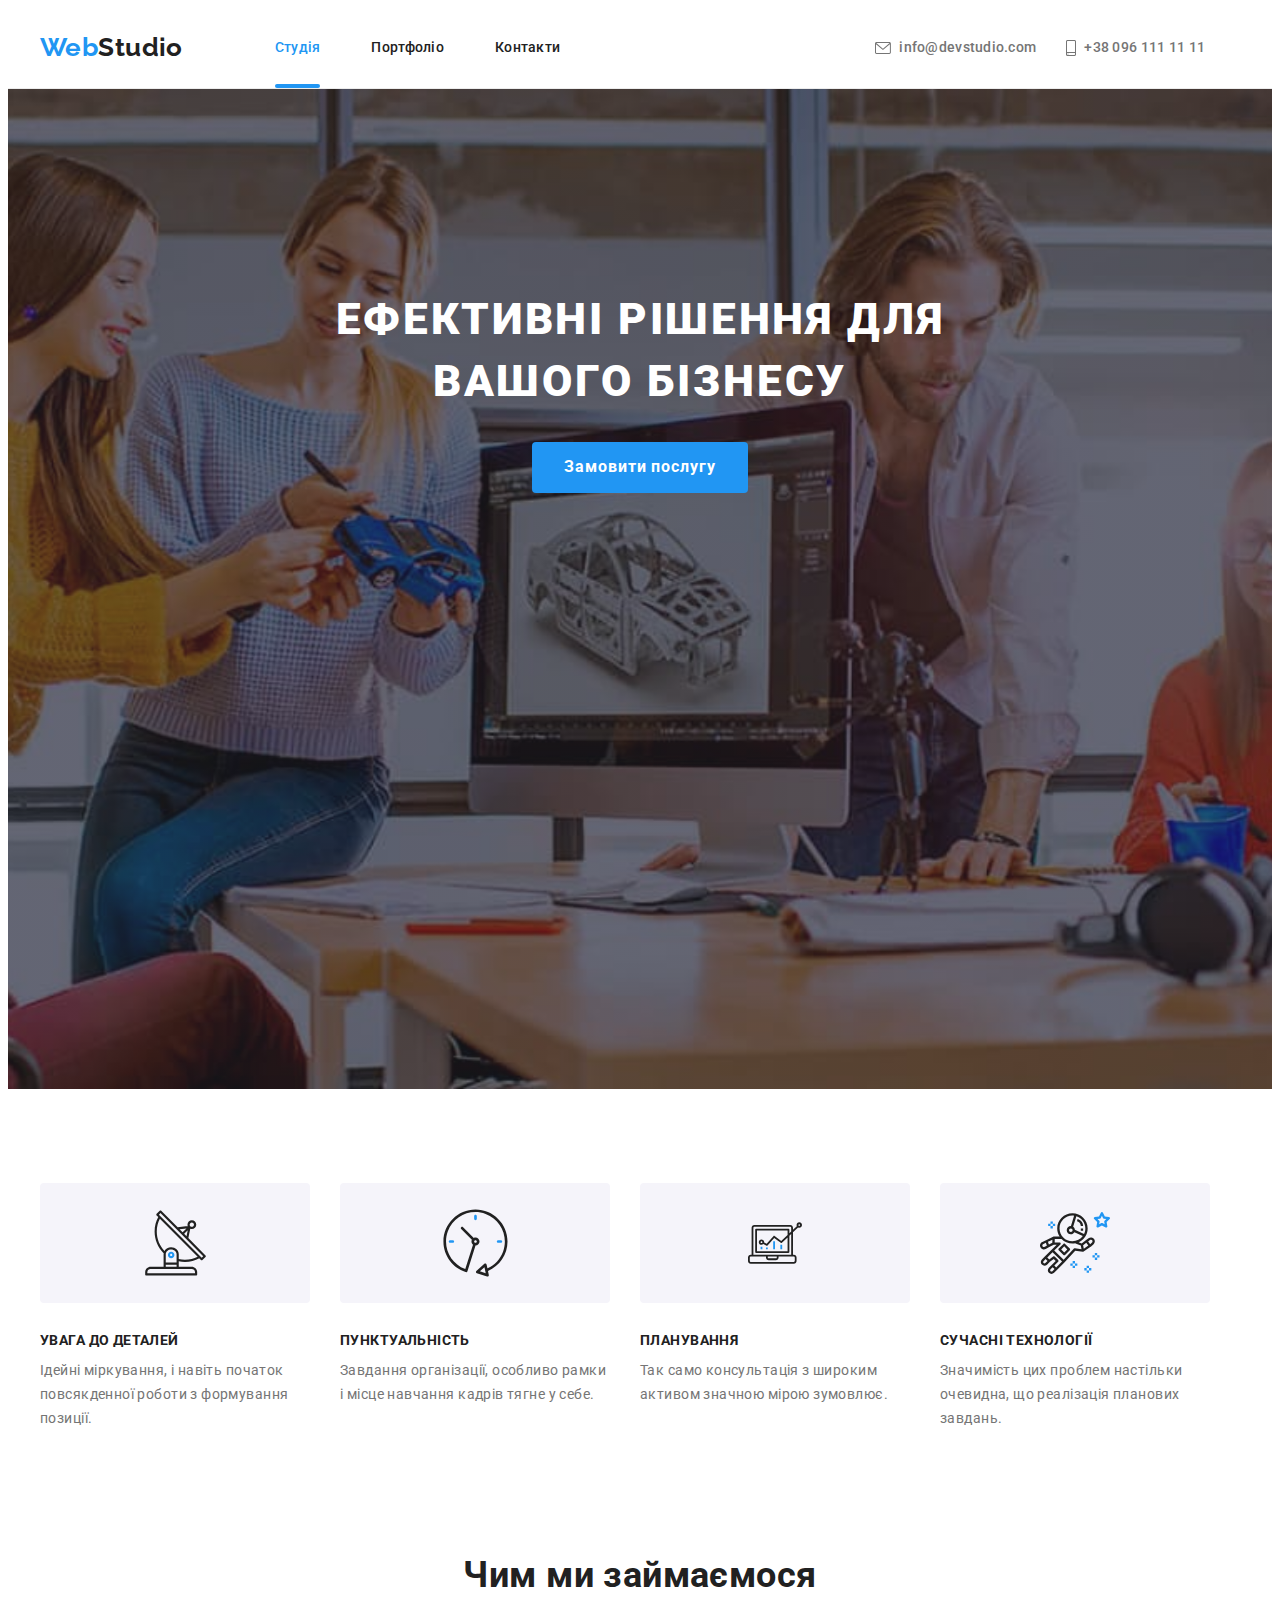
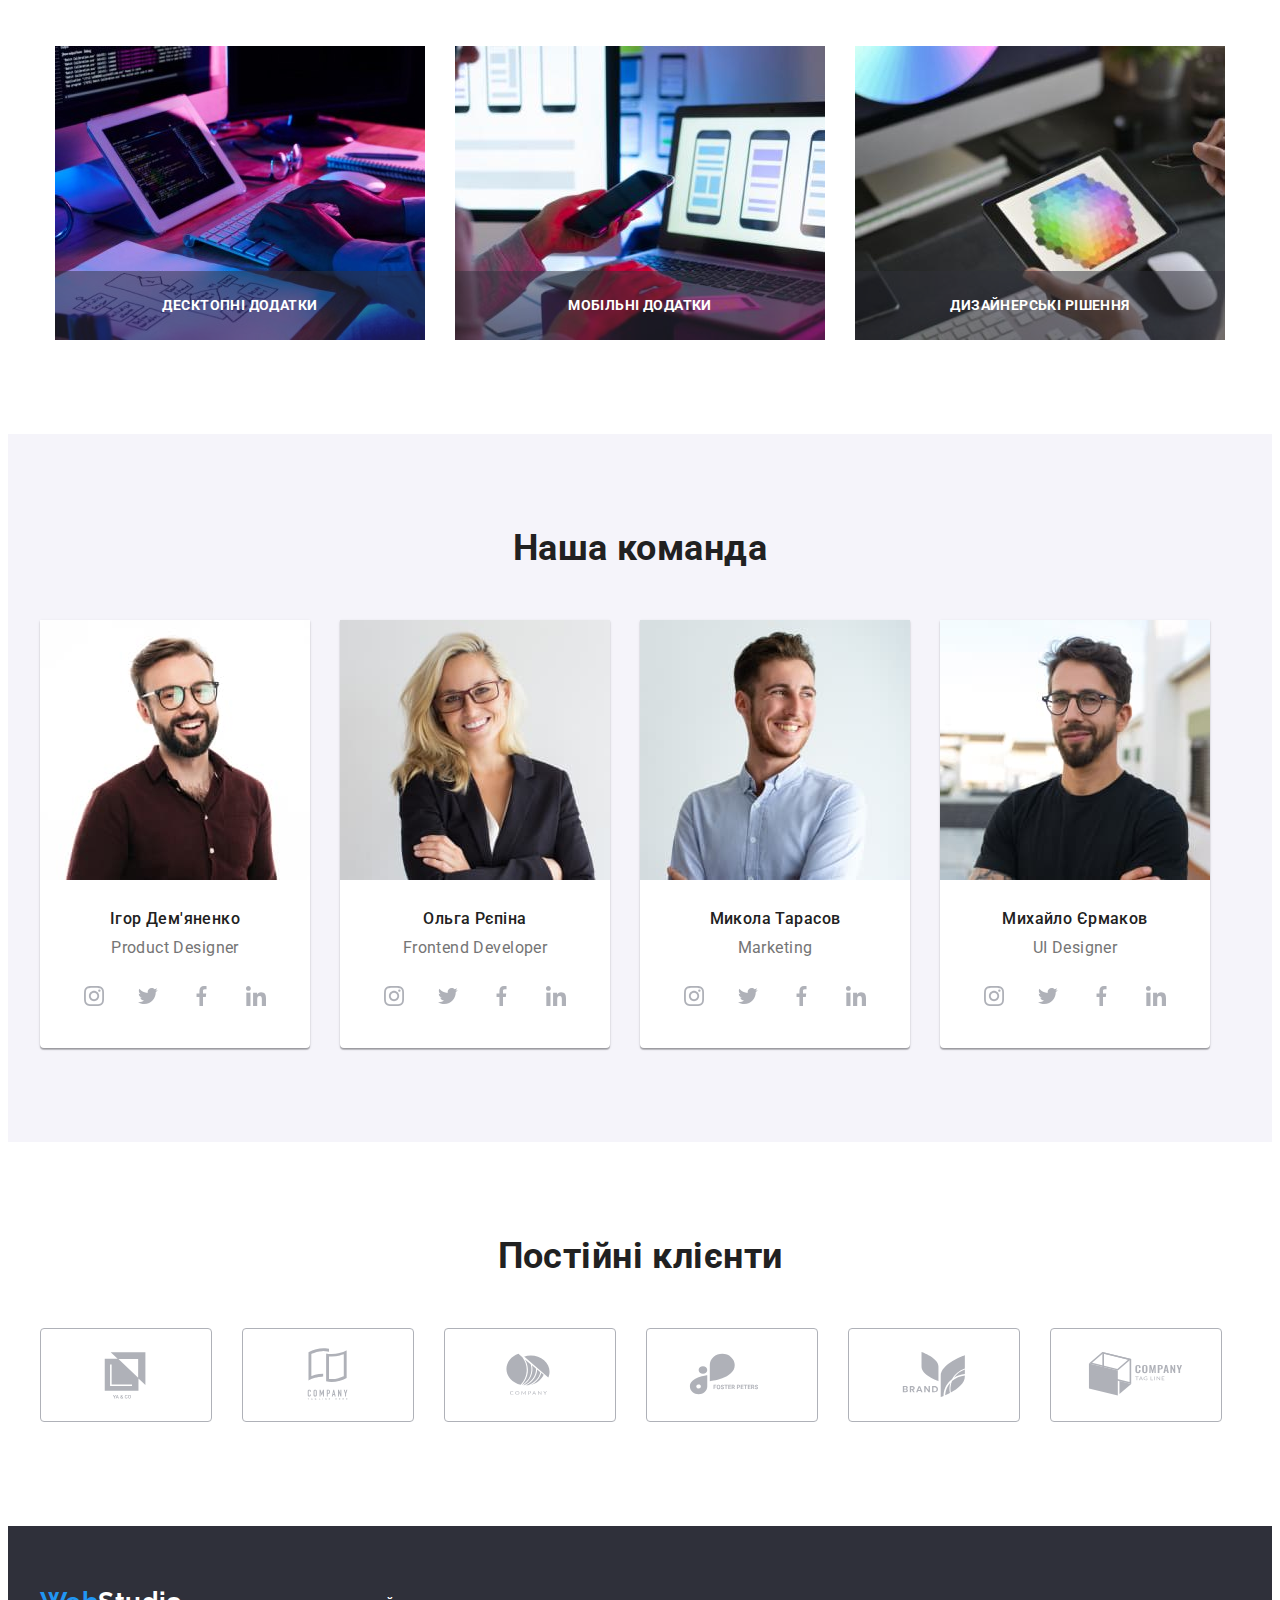
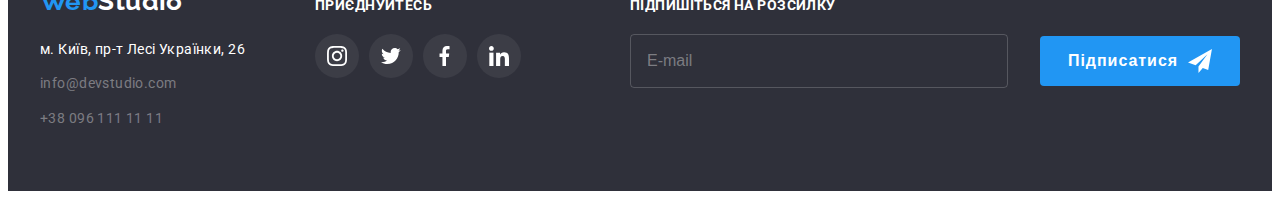
==== commit 10e21728: "HW8 - second attempt" ====
--- a/index.html
+++ b/index.html
@@ -59,12 +59,12 @@
             <ul class="contact list">
               <li class="contact__item">
                 <a href="mailto:info@devstudio.com" class="contact__link contact__link--email">
-                  <svg class="contact__icon" width="14" height="10">
+                  <svg class="contact__icon contact__icon--mail">
                     <use href="./img/sprite.svg#email"></use></svg>info@devstudio.com</a>
               </li>
               <li class="contact__item">
                 <a href="tel:+380961111111" class="contact__link contact__link--phone"
-                  ><svg class="contact__icon" width="10" height="14">
+                  ><svg class="contact__icon contact__icon--phone">
                     <use href="./img/sprite.svg#smartphone"></use></svg>+38 096 111 11 11</a
                 >
               </li>
--- a/css/main.min.css
+++ b/css/main.min.css
@@ -1 +1 @@
-body{color:#757575;font-family:Roboto,sans-serif;font-size:14px;font-weight:400;letter-spacing:.03em}img{display:block;max-width:100%;height:auto}.list{list-style:none;margin:0;padding:0}.container{margin-left:auto;margin-right:auto;padding-left:15px;padding-right:15px}@media screen and (min-width: 480px){.container{width:480px}}@media screen and (min-width: 768px){.container{width:768px}}@media screen and (min-width: 1200px){.container{width:1200px}}.header{background-color:#fff;border-bottom:1px solid #ececec;position:relative}@media screen and (max-width: 767px){.navigation{display:-webkit-box;display:-ms-flexbox;display:flex;-webkit-box-align:center;-ms-flex-align:center;align-items:center;-webkit-box-pack:justify;-ms-flex-pack:justify;justify-content:space-between;padding-top:16px;padding-bottom:16px}}@media screen and (min-width: 767px)and (max-width: 1199px){.navigation{display:-webkit-box;display:-ms-flexbox;display:flex;-webkit-box-align:center;-ms-flex-align:center;align-items:center}}@media screen and (min-width: 1200px){.navigation{display:-webkit-box;display:-ms-flexbox;display:flex;-webkit-box-align:center;-ms-flex-align:center;align-items:center}}.menu-button{border:none;background-color:rgba(0,0,0,0);display:-webkit-inline-box;display:-ms-inline-flexbox;display:inline-flex;margin:0;padding:0;z-index:2}@media screen and (min-width: 768px){.menu-button{display:none}}.icon-cross__close{display:none}.menu-button.is-open .icon-cross__close{display:block}.menu-button.is-open .icon-menu__menu{display:none}@media screen and (max-width: 767px){.nav-menu{background-color:#fff;display:none;position:fixed;top:0;left:0;padding:48px 40px;width:100vw;height:100vh;-webkit-box-pack:justify;-ms-flex-pack:justify;justify-content:space-between}.nav-menu.is-open{display:block}}@media screen and (min-width: 768px)and (max-width: 1199px){.nav-menu{display:-webkit-box;display:-ms-flexbox;display:flex;margin-left:88px}}@media screen and (min-width: 1200px){.nav-menu{display:-webkit-box;display:-ms-flexbox;display:flex}}@media screen and (max-width: 767px){.site-nav{margin-bottom:302px}}@media screen and (min-width: 768px){.site-nav{display:-webkit-box;display:-ms-flexbox;display:flex;margin-right:96px}}@media screen and (min-width: 1200px){.site-nav{display:-webkit-box;display:-ms-flexbox;display:flex;margin-left:92px;margin-right:315px}}@media screen and (max-width: 767px){.site-nav__item{margin-left:40px}.site-nav__item:not(:last-child){margin-bottom:32px}}@media screen and (min-width: 768px){.site-nav__item:not(:last-child){margin-right:51px}}.site-nav__link{display:block;color:#212121;font-weight:500;line-height:1.14;letter-spacing:.02em;text-decoration:none;-webkit-transition:color 250ms cubic-bezier(0.4, 0, 0.2, 1);transition:color 250ms cubic-bezier(0.4, 0, 0.2, 1)}@media screen and (max-width: 767px){.site-nav__link{text-align:left;font-size:40px}}@media screen and (min-width: 768px){.site-nav__link{padding-top:32px;padding-bottom:32px}}.site-nav__link:hover,.site-nav__link:focus{color:#2196f3;fill:#2196f3}@media screen and (max-width: 767px){.contact{display:-webkit-box;display:-ms-flexbox;display:flex;-webkit-box-align:start;-ms-flex-align:start;align-items:flex-start;-webkit-box-orient:vertical;-webkit-box-direction:reverse;-ms-flex-direction:column-reverse;flex-direction:column-reverse;-webkit-box-pack:center;-ms-flex-pack:center;justify-content:center}}@media screen and (min-width: 768px){.contact{display:-webkit-box;display:-ms-flexbox;display:flex;-webkit-box-orient:vertical;-webkit-box-direction:normal;-ms-flex-direction:column;flex-direction:column;-webkit-box-pack:center;-ms-flex-pack:center;justify-content:center}}@media screen and (min-width: 1200px){.contact{display:-webkit-box;display:-ms-flexbox;display:flex;-webkit-box-orient:horizontal;-webkit-box-direction:normal;-ms-flex-direction:row;flex-direction:row;-webkit-box-pack:center;-ms-flex-pack:center;justify-content:center;-webkit-box-align:center;-ms-flex-align:center;align-items:center}}@media screen and (max-width: 767px){.contact__item{margin-left:40px}.contact__item:last-child{margin-bottom:32px}.contact__item:first-child{margin-bottom:64px}}@media screen and (min-width: 1200px){.contact__item:first-child{margin-right:30px}}.contact__link{color:#757575;fill:#757575;font-weight:500;line-height:1.14;letter-spacing:.02em;text-decoration:none;-webkit-transition:color 250ms cubic-bezier(0.4, 0, 0.2, 1),fill 250ms cubic-bezier(0.4, 0, 0.2, 1);transition:color 250ms cubic-bezier(0.4, 0, 0.2, 1),fill 250ms cubic-bezier(0.4, 0, 0.2, 1)}.contact__link:hover,.contact__link:focus{color:#2196f3;fill:#2196f3}@media screen and (min-width: 768px){.contact__link{display:-webkit-box;display:-ms-flexbox;display:flex;-webkit-box-align:center;-ms-flex-align:center;align-items:center}}@media screen and (max-width: 767px){.contact__link.contact__link--phone{font-size:34px;color:#2196f3}}@media screen and (min-width: 768px)and (max-width: 1199px){.contact__link{font-size:12px}}@media screen and (max-width: 767px){.contact__link.contact__link--email{font-size:24px}}@media screen and (min-width: 768px)and (max-width: 1199px){.contact__link.contact__link--email{font-size:12px;margin-bottom:10px}}.site-nav__link--current{color:#2196f3;position:relative}@media screen and (min-width: 768px){.site-nav__link--current::after{position:absolute;bottom:0;left:0;content:"";background:#2196f3;width:100%;height:4px;border-radius:2px}}@media screen and (max-width: 767px){.contact__icon{display:none}}@media screen and (min-width: 768px){.contact__icon{margin-right:8px}}@media screen and (max-width: 767px){.some-mobile__list{display:-webkit-box;display:-ms-flexbox;display:flex;-webkit-box-pack:start;-ms-flex-pack:start;justify-content:flex-start;margin-left:40px}}@media screen and (min-width: 768px){.some-mobile__list{display:none}}.some-mobile__link{color:#2196f3;font-size:18px;line-height:1.22;letter-spacing:.02em}.some-mobile__item{position:relative}.some-mobile__item:not(:last-child){margin-right:20px}.some-mobile__item:nth-child(n+2)::after{content:"";display:block;position:absolute;background-color:rgba(33,33,33,.1254901961);width:22px;height:1px;top:90%;left:-12%;-webkit-transform-origin:bottom left;transform-origin:bottom left;-webkit-transform:rotate(-90deg);transform:rotate(-90deg)}.logo{color:#212121;font-family:Raleway,sans-serif;font-weight:700;font-size:26px;line-height:1.2;text-decoration:none}.logo__accent{color:#2196f3}.page-footer__logo{color:#fff;display:inline-block;margin-bottom:20px}.hero-section{background-color:#2f303a;padding-top:200px;padding-bottom:200px;max-width:1600px;height:600px;text-align:center;margin-left:auto;margin-right:auto;background-size:cover;background-repeat:no-repeat;background-position:center}@media screen and (max-width: 767px){.hero-section{background-image:-webkit-gradient(linear, left top, right top, from(rgba(47, 48, 58, 0.4)), to(rgba(47, 48, 58, 0.4))),url("../img/header_mobile.jpg");background-image:linear-gradient(to right, rgba(47, 48, 58, 0.4), rgba(47, 48, 58, 0.4)),url("../img/header_mobile.jpg")}}@media screen and (max-width: 767px)and (min-device-pixel-ratio: 2),screen and (max-width: 767px)and (-webkit-min-device-pixel-ratio: 2),screen and (max-width: 767px)and (min-resolution: 192dpi),screen and (max-width: 767px)and (min-resolution: 2dppx){.hero-section .hero-section{background-image:-webkit-gradient(linear, left top, right top, from(rgba(47, 48, 58, 0.4)), to(rgba(47, 48, 58, 0.4))),url("../images/header_mobile@2x.jpg");background-image:linear-gradient(to right, rgba(47, 48, 58, 0.4), rgba(47, 48, 58, 0.4)),url("../images/header_mobile@2x.jpg")}}@media screen and (min-width: 768px){.hero-section{background-image:-webkit-gradient(linear, left top, right top, from(rgba(47, 48, 58, 0.4)), to(rgba(47, 48, 58, 0.4))),url("../img/header_tablet.jpg");background-image:linear-gradient(to right, rgba(47, 48, 58, 0.4), rgba(47, 48, 58, 0.4)),url("../img/header_tablet.jpg")}}@media screen and (min-width: 768px)and (min-device-pixel-ratio: 2),screen and (min-width: 768px)and (-webkit-min-device-pixel-ratio: 2),screen and (min-width: 768px)and (min-resolution: 192dpi),screen and (min-width: 768px)and (min-resolution: 2dppx){.hero-section .hero-section{background-image:-webkit-gradient(linear, left top, right top, from(rgba(47, 48, 58, 0.4)), to(rgba(47, 48, 58, 0.4))),url("../img/header_tablet@2x.jpg");background-image:linear-gradient(to right, rgba(47, 48, 58, 0.4), rgba(47, 48, 58, 0.4)),url("../img/header_tablet@2x.jpg")}}@media screen and (min-width: 1200px){.hero-section{max-width:1600px;height:600px;background-image:-webkit-gradient(linear, left top, right top, ),url("../img/header_desktop.jpg");background-image:linear-gradient(to right),url("../img/header_desktop.jpg")}}@media screen and (min-width: 1200px)and (min-device-pixel-ratio: 2),screen and (min-width: 1200px)and (-webkit-min-device-pixel-ratio: 2),screen and (min-width: 1200px)and (min-resolution: 192dpi),screen and (min-width: 1200px)and (min-resolution: 2dppx){.hero-section .hero-section{background-image:-webkit-gradient(linear, left top, right top, from(rgba(0, 0, 0, 0.4)), to(rgba(47, 48, 58, 0.4))),url("../img/header_desktop@2x.jpg");background-image:linear-gradient(to right, rgba(0, 0, 0, 0.4), rgba(47, 48, 58, 0.4)),url("../img/header_desktop@2x.jpg")}}.hero__headline{color:#fff;font-weight:900;font-size:44px;line-height:1.4;letter-spacing:.06em;text-align:center;text-transform:uppercase;margin-top:0;margin-bottom:30px}@media screen and (max-width: 1200px){.hero__headline{font-size:26px;line-height:1.62;text-align:center}}.hero__button{color:#fff;background-color:#2196f3;border:none;border-radius:4px;font-family:inherit;font-weight:700;font-size:16px;line-height:1.9;letter-spacing:.06em;padding:10px 32px;cursor:pointer;-webkit-transition:background-color 250ms cubic-bezier(0.4, 0, 0.2, 1),-webkit-box-shadow 250ms cubic-bezier(0.4, 0, 0.2, 1);transition:background-color 250ms cubic-bezier(0.4, 0, 0.2, 1),-webkit-box-shadow 250ms cubic-bezier(0.4, 0, 0.2, 1);transition:background-color 250ms cubic-bezier(0.4, 0, 0.2, 1),box-shadow 250ms cubic-bezier(0.4, 0, 0.2, 1);transition:background-color 250ms cubic-bezier(0.4, 0, 0.2, 1),box-shadow 250ms cubic-bezier(0.4, 0, 0.2, 1),-webkit-box-shadow 250ms cubic-bezier(0.4, 0, 0.2, 1)}.hero__button:hover,.hero__button:focus{background-color:#188ce8;-webkit-box-shadow:0px 4px 4px rgba(0,0,0,.15);box-shadow:0px 4px 4px rgba(0,0,0,.15)}.features-section{padding-top:94px;padding-bottom:94px}.features-section__headline--visually-hidden{position:absolute;width:1px;height:1px;margin:-1px;border:0;padding:0;white-space:nowrap;-webkit-clip-path:inset(100%);clip-path:inset(100%);clip:rect(0 0 0 0);overflow:hidden}.features-section__icon{background-color:#f5f4fa;height:120px;margin-bottom:30px;border-radius:4px;display:-webkit-box;display:-ms-flexbox;display:flex;-webkit-box-align:center;-ms-flex-align:center;align-items:center;-webkit-box-pack:center;-ms-flex-pack:center;justify-content:center}@media screen and (min-width: 767px){.features-section__list{display:-webkit-box;display:-ms-flexbox;display:flex;-ms-flex-wrap:wrap;flex-wrap:wrap}}@media screen and (min-width: 1200px){.features-section__list{display:-webkit-box;display:-ms-flexbox;display:flex}}@media screen and (min-width: 767px){.features-section__item{width:354px}}@media screen and (min-width: 1200px){.features-section__item{width:270px}}@media screen and (min-width: 767px)and (max-width: 1199px){.features-section__item:nth-child(2n+1){margin-right:30px}}@media screen and (max-width: 767px){.features-section__item:not(:last-child){margin-bottom:30px}}@media screen and (min-width: 1200px){.features-section__item:not(:last-child){margin-right:30px}}@media screen and (min-width: 767px){.features-section__item:nth-child(-n+2){margin-bottom:30px}}.features-section__title{color:#212121;font-weight:700;font-size:14px;line-height:1.14;text-transform:uppercase;margin-top:0;margin-bottom:10px}.features-section__text{line-height:1.71;margin-top:0;margin-bottom:0}.about-section{padding-bottom:94px}@media screen and (max-width: 1199px){.about-section{display:none}}.about-section__headline{color:#212121;font-weight:700;font-size:36px;line-height:1.16;text-align:center;margin-top:0;margin-bottom:50px}.about-section__list{display:-webkit-box;display:-ms-flexbox;display:flex;-webkit-box-pack:center;-ms-flex-pack:center;justify-content:center}.about-section__item+.about-section__item{margin-left:30px}.about-section__image{display:block}.about-section__thumb{position:relative}.about-section__copy{position:absolute;bottom:0;width:100%;padding-top:27px;padding-bottom:27px;margin:0;text-align:center;text-transform:uppercase;background-color:rgba(47,48,58,.5019607843);color:#fff;font-weight:700;line-height:1.14}.some-list{display:-webkit-box;display:-ms-flexbox;display:flex;-webkit-box-pack:center;-ms-flex-pack:center;justify-content:center;padding-bottom:30px}.some-list__link{display:-webkit-box;display:-ms-flexbox;display:flex;-webkit-box-pack:center;-ms-flex-pack:center;justify-content:center;-webkit-box-align:center;-ms-flex-align:center;align-items:center;color:#afb1b8;width:44px;height:44px;border-radius:50%;-webkit-transition:color 250ms cubic-bezier(0.4, 0, 0.2, 1),background-color 250ms cubic-bezier(0.4, 0, 0.2, 1);transition:color 250ms cubic-bezier(0.4, 0, 0.2, 1),background-color 250ms cubic-bezier(0.4, 0, 0.2, 1)}.some-list__link:hover,.some-list__link:focus{color:#fff;background-color:#2196f3}.some-list__icon{fill:currentColor}.some-list__item{margin-right:10px}.some-list__item:last-child{margin-right:0px}.team-section{background-color:#f5f4fa;padding-top:94px;padding-bottom:94px}@media screen and (min-width: 767px)and (max-width: 1199px){.team-section__list{display:-webkit-box;display:-ms-flexbox;display:flex;-ms-flex-wrap:wrap;flex-wrap:wrap}}@media screen and (min-width: 1200px){.team-section__list{display:-webkit-box;display:-ms-flexbox;display:flex}}.team-section__item{background-color:#fff;-webkit-box-shadow:0px 1px 3px rgba(0,0,0,.12),0px 1px 1px rgba(0,0,0,.14),0px 2px 1px rgba(0,0,0,.2);box-shadow:0px 1px 3px rgba(0,0,0,.12),0px 1px 1px rgba(0,0,0,.14),0px 2px 1px rgba(0,0,0,.2);border-radius:0px 0px 4px 4px;text-align:center}@media screen and (max-width: 767px){.team-section__item{max-width:450px;max-height:622px}}@media screen and (min-width: 768px)and (max-width: 1199px){.team-section__item{width:354px;height:536px}}@media screen and (min-width: 1200px){.team-section__item{width:270px;height:428px}}@media screen and (max-width: 767px){.team-section__item:not(:last-child){margin-bottom:30px}}@media screen and (min-width: 1199px){.team-section__item:not(:last-child){margin-right:30px}}@media screen and (min-width: 767px)and (max-width: 1199px){.team-section__item:nth-child(2n+1){margin-right:30px}}@media screen and (min-width: 767px)and (max-width: 1199px){.team-section__item:nth-child(-n+2){margin-bottom:30px}}.team-section__headline{color:#212121;font-weight:700;font-size:36px;line-height:1.16;text-align:center;margin-top:0;margin-bottom:50px}.team-section__photo{margin-bottom:30px;display:block;height:auto;width:100%}.team-section__name{color:#212121;font-weight:500;font-size:16px;line-height:1.18;margin-top:30px;margin-bottom:10px}.team-section__position{font-size:16px;line-height:1.18;margin-top:0;margin-bottom:16px}.clients-section{background-color:#fff;padding-top:94px;padding-bottom:94px}.clients-section__headline{color:#212121;font-weight:700;font-size:36px;line-height:1.16;text-align:center;margin-top:0;margin-bottom:50px}.clients-list{display:-webkit-box;display:-ms-flexbox;display:flex;-ms-flex-wrap:wrap;flex-wrap:wrap}@media screen and (max-width: 1200px){.clients-list{-webkit-box-pack:center;-ms-flex-pack:center;justify-content:center}}.clients-list__link{display:-webkit-box;display:-ms-flexbox;display:flex;-webkit-box-pack:center;-ms-flex-pack:center;justify-content:center;-webkit-box-align:center;-ms-flex-align:center;align-items:center;color:#afb1b8;border:1px solid #afb1b8;border-radius:4px;height:92px;-webkit-transition:color 250ms cubic-bezier(0.4, 0, 0.2, 1),border 250ms cubic-bezier(0.4, 0, 0.2, 1);transition:color 250ms cubic-bezier(0.4, 0, 0.2, 1),border 250ms cubic-bezier(0.4, 0, 0.2, 1)}.clients-list__link:hover,.clients-list__link:focus{color:#2196f3;border:1px solid #2196f3}@media screen and (max-width: 767px){.clients-list__link{width:210px}}@media screen and (min-width: 768px)and (max-width: 1199px){.clients-list__link{width:226px}}@media screen and (min-width: 1200px){.clients-list__link{width:170px}}.clients-list__icon{fill:currentColor}.clients-list__item:not(:last-child){margin-bottom:10px}@media screen and (min-width: 480px)and (max-width: 767px){.clients-list__item:nth-child(2n+1){margin-right:30px}}@media screen and (min-width: 480px)and (max-width: 767px){.clients-list__item:nth-child(-n+4){margin-bottom:30px}}@media screen and (min-width: 768px)and (max-width: 1199px){.clients-list__item:nth-child(-n+2){margin-bottom:30px;margin-right:30px}}@media screen and (min-width: 768px)and (max-width: 1199px){.clients-list__item:nth-child(4){margin-right:30px}}@media screen and (min-width: 768px)and (max-width: 1199px){.clients-list__item:nth-child(5){margin-right:30px}}@media screen and (min-width: 1200px){.clients-list__item:nth-child(-n+5){margin-right:30px}}@media screen and (min-width: 1200px){.footer-container{display:-webkit-box;display:-ms-flexbox;display:flex;-webkit-box-align:baseline;-ms-flex-align:baseline;align-items:baseline}}.footer-section{background-color:#2f303a;padding-top:60px;padding-bottom:60px}@media screen and (min-width: 768px)and (max-width: 1199px){.footer-info{display:-webkit-box;display:-ms-flexbox;display:flex;-webkit-box-align:baseline;-ms-flex-align:baseline;align-items:baseline;-webkit-box-pack:center;-ms-flex-pack:center;justify-content:center;gap:165px}}@media screen and (min-width: 1200px){.footer-info{display:-webkit-box;display:-ms-flexbox;display:flex;-webkit-box-align:baseline;-ms-flex-align:baseline;align-items:baseline;-webkit-box-pack:center;-ms-flex-pack:center;justify-content:center}}@media screen and (max-width: 767px){.footer-some{text-align:center;margin-bottom:60px}}@media screen and (min-width: 768px){.footer-some{text-align:center}}@media screen and (min-width: 1200px){.footer-some{margin-left:70px;text-align:left}}.footer-some__list{display:-webkit-box;display:-ms-flexbox;display:flex;-webkit-box-pack:center;-ms-flex-pack:center;justify-content:center}.footer-some__link{display:-webkit-box;display:-ms-flexbox;display:flex;-webkit-box-pack:center;-ms-flex-pack:center;justify-content:center;-webkit-box-align:center;-ms-flex-align:center;align-items:center;color:#fff;background-color:rgba(255,255,255,.062745098);width:44px;height:44px;border-radius:50%;-webkit-transition:background-color 250ms cubic-bezier(0.4, 0, 0.2, 1);transition:background-color 250ms cubic-bezier(0.4, 0, 0.2, 1)}.footer-some__link:hover,.footer-some__link:focus{background-color:#2196f3}.footer-some__icon{fill:currentColor}.footer-some__item{margin-right:10px}.footer-some__item:last-child{margin-right:0px}.footer-some__cta{margin-top:0;margin-bottom:20px;font-weight:700;font-size:14px;line-height:1.14;letter-spacing:.03em;text-transform:uppercase;color:#fff}@media screen and (max-width: 767px){.footer-contacts{text-align:center;margin-bottom:60px}}.footer-contacts__list{font-style:normal}.footer-contacts__map{color:#fff;line-height:1.8;text-decoration:none;-webkit-transition:color 250ms cubic-bezier(0.4, 0, 0.2, 1);transition:color 250ms cubic-bezier(0.4, 0, 0.2, 1)}.footer-contacts__map:hover,.footer-contacts__map:focus{color:#2196f3}.footer-contacts__link{color:rgba(255,255,255,.3764705882);line-height:1.8;text-decoration:none;-webkit-transition:color 250ms cubic-bezier(0.4, 0, 0.2, 1);transition:color 250ms cubic-bezier(0.4, 0, 0.2, 1)}.footer-contacts__link:hover,.footer-contacts__link:focus{color:#2196f3}.footer-contacts__item:not(:last-child){margin-bottom:9px}@media screen and (min-width: 768px)and (max-width: 1199px){.footer-subscription{margin-top:60px;text-align:center}}@media screen and (min-width: 1200px){.footer-subscription{margin-left:auto}}@media screen and (max-width: 767px){.footer-subscription__form{display:-webkit-box;display:-ms-flexbox;display:flex;-webkit-box-orient:vertical;-webkit-box-direction:normal;-ms-flex-direction:column;flex-direction:column;-webkit-box-align:center;-ms-flex-align:center;align-items:center;gap:20px}}@media screen and (min-width: 768px){.footer-subscription__form{display:-webkit-box;display:-ms-flexbox;display:flex;-webkit-box-orient:vertical;-webkit-box-direction:normal;-ms-flex-direction:column;flex-direction:column;-webkit-box-align:center;-ms-flex-align:center;align-items:center;gap:20px}}@media screen and (min-width: 1200px){.footer-subscription__form{display:-webkit-box;display:-ms-flexbox;display:flex;-webkit-box-orient:horizontal;-webkit-box-direction:normal;-ms-flex-direction:row;flex-direction:row}}.footer-subscription__copy{margin-top:0px;margin-bottom:20px;font-weight:700;line-height:1.14;text-transform:uppercase;color:#fff}@media screen and (max-width: 767px){.footer-subscription__copy{text-align:center}}.footer-subscription__icon{margin-left:10px}.footer-subscription__input{font-size:16px;cursor:pointer;border:1px solid rgba(255,255,255,.1882352941);border-radius:4px;background-color:rgba(0,0,0,0);color:#fff;-webkit-transition:border 250ms cubic-bezier(0.4, 0, 0.2, 1);transition:border 250ms cubic-bezier(0.4, 0, 0.2, 1)}@media screen and (max-width: 479px){.footer-subscription__input{width:250px;height:50px;padding-left:15px}}@media screen and (min-width: 480px)and (max-width: 767px){.footer-subscription__input{width:450px;height:50px;margin-right:15px;margin-left:15px;padding-left:16px}}@media screen and (min-width: 768px)and (max-width: 1199px){.footer-subscription__input{width:450px;height:50px;margin-right:auto;margin-left:auto;padding-left:16px}}@media screen and (min-width: 1200px){.footer-subscription__input{width:358px;height:50px;padding-left:16px;margin-right:12px}}.footer-subscription__input:focus{border:1px solid #2196f3;outline:none}.footer-subscription__input::-webkit-input-placeholder{color:rgba(255,255,255,.3764705882)}.footer-subscription__input::-moz-placeholder{color:rgba(255,255,255,.3764705882)}.footer-subscription__input:-ms-input-placeholder{color:rgba(255,255,255,.3764705882)}.footer-subscription__input::-ms-input-placeholder{color:rgba(255,255,255,.3764705882)}.footer-subscription__input::placeholder{color:rgba(255,255,255,.3764705882)}.footer-subscription__button{display:-webkit-box;display:-ms-flexbox;display:flex;-webkit-box-align:center;-ms-flex-align:center;align-items:center;width:200px;height:50px;padding:13px 28px;background-color:#2196f3;color:#fff;font-weight:700;font-size:16px;line-height:1.5;letter-spacing:.06em;border:none;border-radius:4px;cursor:pointer;-webkit-transition:background-color 1250ms cubic-bezier(0.4, 0, 0.2, 1),-webkit-box-shadow 250ms cubic-bezier(0.4, 0, 0.2, 1);transition:background-color 1250ms cubic-bezier(0.4, 0, 0.2, 1),-webkit-box-shadow 250ms cubic-bezier(0.4, 0, 0.2, 1);transition:background-color 1250ms cubic-bezier(0.4, 0, 0.2, 1),box-shadow 250ms cubic-bezier(0.4, 0, 0.2, 1);transition:background-color 1250ms cubic-bezier(0.4, 0, 0.2, 1),box-shadow 250ms cubic-bezier(0.4, 0, 0.2, 1),-webkit-box-shadow 250ms cubic-bezier(0.4, 0, 0.2, 1)}.footer-subscription__button:hover,.footer-subscription__button:focus{background-color:#188ce8;-webkit-box-shadow:0px 4px 4px rgba(0,0,0,.15);box-shadow:0px 4px 4px rgba(0,0,0,.15)}.backdrop--visually-hidden{opacity:0;pointer-events:none;visibility:hidden}.backdrop{position:fixed;top:0;left:0;width:100%;height:100%;background-color:rgba(0,0,0,.1254901961);overflow-y:scroll;-webkit-transition:opacity 250ms cubic-bezier(0.4, 0, 0.2, 1),visibility 250ms cubic-bezier(0.4, 0, 0.2, 1);transition:opacity 250ms cubic-bezier(0.4, 0, 0.2, 1),visibility 250ms cubic-bezier(0.4, 0, 0.2, 1)}.modal{position:absolute;top:50%;left:50%;-webkit-transform:translate(-50%, -50%);transform:translate(-50%, -50%);height:581px;width:528px;background-color:#fff;-webkit-box-shadow:0px 1px 3px rgba(0,0,0,.12),0px 1px 1px rgba(0,0,0,.14),0px 2px 1px rgba(0,0,0,.2);box-shadow:0px 1px 3px rgba(0,0,0,.12),0px 1px 1px rgba(0,0,0,.14),0px 2px 1px rgba(0,0,0,.2);border-radius:4px}@media screen and (max-width: 1200px){.modal{height:609px;width:450px;margin-top:96px}}.modal__button{display:-webkit-box;display:-ms-flexbox;display:flex;-webkit-box-align:center;-ms-flex-align:center;align-items:center;margin-left:auto;margin-top:8px;margin-right:8px;width:30px;height:30px;border-radius:50%;border:1px solid rgba(0,0,0,.062745098);background-color:rgba(0,0,0,0);-webkit-transition:fill 250ms cubic-bezier(0.4, 0, 0.2, 1);transition:fill 250ms cubic-bezier(0.4, 0, 0.2, 1);cursor:pointer}.modal__button:hover,.modal__button:focus{fill:#2196f3}.modal-headline{font-weight:700;font-size:20px;line-height:1.15;text-align:center;color:#212121;margin-top:0px;margin-bottom:12px}@media screen and (max-width: 1200px){.modal-headline{line-height:1.15;margin-left:40px;margin-right:40px}}.modal-form{padding-left:40px;padding-right:40px}.modal-form__item{display:-webkit-box;display:-ms-flexbox;display:flex;-webkit-box-orient:vertical;-webkit-box-direction:normal;-ms-flex-direction:column;flex-direction:column;position:relative}.modal-form__item:nth-child(4){margin-bottom:20px}.modal-form__item+.modal-form__item{margin-top:10px}.modal-form__icon{position:absolute;top:32px;left:15px;-webkit-transition:fill 250ms cubic-bezier(0.4, 0, 0.2, 1);transition:fill 250ms cubic-bezier(0.4, 0, 0.2, 1)}.modal-form__label{font-size:12px;line-height:1.16;letter-spacing:.01em;margin-bottom:4px}.modal-form__input{position:relative;height:40px;padding-left:42px;border:1px solid rgba(33,33,33,.1254901961);border-radius:4px;-webkit-transition:border 250ms cubic-bezier(0.4, 0, 0.2, 1);transition:border 250ms cubic-bezier(0.4, 0, 0.2, 1);cursor:pointer}.modal-form__input:hover,.modal-form__input:focus{border:1px solid #2196f3;outline:none}.modal-form__input:focus~.modal-form__icon{fill:#2196f3}.modal-form__textarea{height:120px;padding-top:12px;padding-left:16px;resize:none;border:1px solid rgba(33,33,33,.1254901961);border-radius:4px;cursor:pointer;-webkit-transition:border 250ms cubic-bezier(0.4, 0, 0.2, 1);transition:border 250ms cubic-bezier(0.4, 0, 0.2, 1)}.modal-form__textarea:hover,.modal-form__textarea:focus{border:1px solid #2196f3;outline:none}.checkbox__label{display:-webkit-box;display:-ms-flexbox;display:flex;-webkit-box-align:center;-ms-flex-align:center;align-items:center;line-height:1.7;cursor:pointer}@media screen and (max-width: 1200px){.checkbox__label{font-size:12px;line-height:.8}}.checkbox{display:-webkit-box;display:-ms-flexbox;display:flex;-webkit-box-pack:center;-ms-flex-pack:center;justify-content:center;-webkit-box-align:end;-ms-flex-align:end;align-items:flex-end;margin-bottom:30px}.checkbox__input{-webkit-appearance:none;-moz-appearance:none;appearance:none}.checkbox__icon{margin-right:8px}.checkbox__input:checked+.checkbox__icon{background-image:url(../img/checkbox-icon.svg);fill:#2196f3}.chekbox__policy{color:#2196f3;margin-left:6px}@media screen and (max-width: 1200px){.chekbox__policy{font-size:12px;line-height:.8}}.checkbox__button{display:block;margin:0 auto;padding:10px 52px;font-weight:700;font-size:16px;line-height:1.8;color:#fff;background-color:#2196f3;border:none;border-radius:4px;-webkit-transition:background-color 250ms cubic-bezier(0.4, 0, 0.2, 1),-webkit-box-shadow 250ms cubic-bezier(0.4, 0, 0.2, 1);transition:background-color 250ms cubic-bezier(0.4, 0, 0.2, 1),-webkit-box-shadow 250ms cubic-bezier(0.4, 0, 0.2, 1);transition:box-shadow 250ms cubic-bezier(0.4, 0, 0.2, 1),background-color 250ms cubic-bezier(0.4, 0, 0.2, 1);transition:box-shadow 250ms cubic-bezier(0.4, 0, 0.2, 1),background-color 250ms cubic-bezier(0.4, 0, 0.2, 1),-webkit-box-shadow 250ms cubic-bezier(0.4, 0, 0.2, 1)}.checkbox__button:hover,.checkbox__button:focus{background-color:#188ce8;-webkit-box-shadow:0px 4px 4px rgba(0,0,0,.15);box-shadow:0px 4px 4px rgba(0,0,0,.15)}/*# sourceMappingURL=main.min.css.map */+body{color:#757575;font-family:Roboto,sans-serif;font-size:14px;font-weight:400;letter-spacing:.03em}img{display:block;max-width:100%;height:auto}.list{list-style:none;margin:0;padding:0}.container{margin-left:auto;margin-right:auto;padding-left:15px;padding-right:15px}@media screen and (min-width: 480px){.container{width:480px}}@media screen and (min-width: 768px){.container{width:768px}}@media screen and (min-width: 1200px){.container{width:1200px}}.header{background-color:#fff;border-bottom:1px solid #ececec;position:relative}@media screen and (max-width: 767px){.navigation{display:-webkit-box;display:-ms-flexbox;display:flex;-webkit-box-align:center;-ms-flex-align:center;align-items:center;-webkit-box-pack:justify;-ms-flex-pack:justify;justify-content:space-between;padding-top:16px;padding-bottom:16px}}@media screen and (min-width: 767px)and (max-width: 1199px){.navigation{display:-webkit-box;display:-ms-flexbox;display:flex;-webkit-box-align:center;-ms-flex-align:center;align-items:center}}@media screen and (min-width: 1200px){.navigation{display:-webkit-box;display:-ms-flexbox;display:flex;-webkit-box-align:center;-ms-flex-align:center;align-items:center}}.menu-button{border:none;background-color:rgba(0,0,0,0);display:-webkit-inline-box;display:-ms-inline-flexbox;display:inline-flex;margin:0;padding:0}@media screen and (min-width: 768px){.menu-button{display:none}}.menu-button.is-open{z-index:2}.icon-cross__close{display:none}.menu-button.is-open .icon-cross__close{display:block}.menu-button.is-open .icon-menu__menu{display:none}@media screen and (max-width: 767px){.nav-menu{background-color:#fff;display:none;-webkit-box-orient:vertical;-webkit-box-direction:normal;-ms-flex-direction:column;flex-direction:column;-webkit-box-pack:justify;-ms-flex-pack:justify;justify-content:space-between;position:fixed;top:0;left:0;padding:48px 40px;width:100vw;height:100vh;justify-content:space-between}.nav-menu.is-open{display:-webkit-box;display:-ms-flexbox;display:flex}}@media screen and (min-width: 768px)and (max-width: 1199px){.nav-menu{display:-webkit-box;display:-ms-flexbox;display:flex;margin-left:88px}}@media screen and (min-width: 1200px){.nav-menu{display:-webkit-box;display:-ms-flexbox;display:flex}}@media screen and (max-width: 767px){.site-nav{margin-bottom:auto}}@media screen and (min-width: 768px){.site-nav{display:-webkit-box;display:-ms-flexbox;display:flex;margin-right:96px}}@media screen and (min-width: 1200px){.site-nav{display:-webkit-box;display:-ms-flexbox;display:flex;margin-left:92px;margin-right:315px}}@media screen and (max-width: 767px){.site-nav__item:not(:last-child){margin-bottom:32px}}@media screen and (min-width: 768px){.site-nav__item:not(:last-child){margin-right:51px}}.site-nav__link{display:block;color:#212121;font-weight:500;line-height:1.14;letter-spacing:.02em;text-decoration:none;-webkit-transition:color 250ms cubic-bezier(0.4, 0, 0.2, 1);transition:color 250ms cubic-bezier(0.4, 0, 0.2, 1)}@media screen and (max-width: 767px){.site-nav__link{text-align:left;font-size:40px}}@media screen and (min-width: 768px){.site-nav__link{padding-top:32px;padding-bottom:32px}}.site-nav__link:hover,.site-nav__link:focus{color:#2196f3;fill:#2196f3}@media screen and (max-width: 767px){.contact{display:-webkit-box;display:-ms-flexbox;display:flex;-webkit-box-align:start;-ms-flex-align:start;align-items:flex-start;-webkit-box-orient:vertical;-webkit-box-direction:reverse;-ms-flex-direction:column-reverse;flex-direction:column-reverse;-webkit-box-pack:center;-ms-flex-pack:center;justify-content:center}}@media screen and (min-width: 768px){.contact{display:-webkit-box;display:-ms-flexbox;display:flex;-webkit-box-orient:vertical;-webkit-box-direction:normal;-ms-flex-direction:column;flex-direction:column;-webkit-box-pack:center;-ms-flex-pack:center;justify-content:center}}@media screen and (min-width: 1200px){.contact{display:-webkit-box;display:-ms-flexbox;display:flex;-webkit-box-orient:horizontal;-webkit-box-direction:normal;-ms-flex-direction:row;flex-direction:row;-webkit-box-pack:center;-ms-flex-pack:center;justify-content:center;-webkit-box-align:center;-ms-flex-align:center;align-items:center}}@media screen and (max-width: 767px){.contact__item:last-child{margin-bottom:32px}.contact__item:first-child{margin-bottom:64px}}@media screen and (min-width: 1200px){.contact__item:first-child{margin-right:30px}}.contact__link{color:#757575;fill:#757575;font-weight:500;line-height:1.14;letter-spacing:.02em;text-decoration:none;-webkit-transition:color 250ms cubic-bezier(0.4, 0, 0.2, 1),fill 250ms cubic-bezier(0.4, 0, 0.2, 1);transition:color 250ms cubic-bezier(0.4, 0, 0.2, 1),fill 250ms cubic-bezier(0.4, 0, 0.2, 1)}.contact__link:hover,.contact__link:focus{color:#2196f3;fill:#2196f3}@media screen and (min-width: 768px){.contact__link{display:-webkit-box;display:-ms-flexbox;display:flex;-webkit-box-align:center;-ms-flex-align:center;align-items:center}}@media screen and (min-width: 250px)and (max-width: 403px){.contact__link.contact__link--phone{font-size:24px;color:#2196f3}}@media screen and (min-width: 404px)and (max-width: 767px){.contact__link.contact__link--phone{font-size:34px;color:#2196f3}}@media screen and (min-width: 768px)and (max-width: 1199px){.contact__link.contact__link--phone{font-size:12px}}@media screen and (min-width: 320px)and (max-width: 403px){.contact__link.contact__link--email{font-size:18px}}@media screen and (min-width: 404px)and (max-width: 767px){.contact__link.contact__link--email{font-size:24px}}@media screen and (min-width: 768px)and (max-width: 1199px){.contact__link.contact__link--email{font-size:12px;margin-bottom:10px}}.site-nav__link--current{color:#2196f3;position:relative}@media screen and (min-width: 768px){.site-nav__link--current::after{position:absolute;bottom:0;left:0;content:"";background:#2196f3;width:100%;height:4px;border-radius:2px}}@media screen and (max-width: 767px){.contact__icon{display:none}}@media screen and (min-width: 768px){.contact__icon{margin-right:8px}}@media screen and (min-width: 768px)and (max-width: 1199px){.contact__icon--mail{width:14px;height:10px}}@media screen and (min-width: 1199px){.contact__icon--mail{width:16px;height:12px}}@media screen and (min-width: 768px)and (max-width: 1199px){.contact__icon--phone{width:10px;height:14px}}@media screen and (min-width: 1199px){.contact__icon--phone{width:10px;height:16px}}@media screen and (min-width: 320px)and (max-width: 409px){.some-mobile__list{display:-webkit-box;display:-ms-flexbox;display:flex;-ms-flex-wrap:wrap;flex-wrap:wrap}}@media screen and (min-width: 410px)and (max-width: 767px){.some-mobile__list{display:-webkit-box;display:-ms-flexbox;display:flex;-webkit-box-pack:start;-ms-flex-pack:start;justify-content:flex-start}}@media screen and (min-width: 768px){.some-mobile__list{display:none}}.some-mobile__link{color:#2196f3;line-height:1.22;letter-spacing:.02em;font-size:18px}.some-mobile__item{position:relative}@media screen and (min-width: 320px)and (max-width: 403px){.some-mobile__item:not(:last-child){margin-right:10px}}@media screen and (min-width: 320px)and (max-width: 403px)and (min-width: 320px)and (max-width: 333px){.some-mobile__item:nth-child(even)::before{content:"";display:block;position:absolute;background-color:rgba(33,33,33,.1254901961);width:22px;height:1px;top:90%;left:-7%;-webkit-transform-origin:bottom left;transform-origin:bottom left;-webkit-transform:rotate(-90deg);transform:rotate(-90deg)}}@media screen and (min-width: 334px)and (max-width: 403px){.some-mobile__item:not(:last-child){margin-right:10px}.some-mobile__item:nth-child(2)::before{content:"";display:block;position:absolute;background-color:rgba(33,33,33,.1254901961);width:22px;height:1px;top:90%;left:-7%;-webkit-transform-origin:bottom left;transform-origin:bottom left;-webkit-transform:rotate(-90deg);transform:rotate(-90deg)}.some-mobile__item:nth-child(3)::before{content:"";display:block;position:absolute;background-color:rgba(33,33,33,.1254901961);width:22px;height:1px;top:90%;left:-7%;-webkit-transform-origin:bottom left;transform-origin:bottom left;-webkit-transform:rotate(-90deg);transform:rotate(-90deg)}}@media screen and (min-width: 404px)and (max-width: 409px){.some-mobile__item:not(:last-child){margin-right:10px}.some-mobile__item:nth-child(n+2)::after{content:"";display:block;position:absolute;background-color:rgba(33,33,33,.1254901961);width:22px;height:1px;top:90%;left:-7%;-webkit-transform-origin:bottom left;transform-origin:bottom left;-webkit-transform:rotate(-90deg);transform:rotate(-90deg)}}@media screen and (min-width: 410px)and (max-width: 767px){.some-mobile__item{font-size:18px}.some-mobile__item:not(:last-child){margin-right:20px}.some-mobile__item:nth-child(n+2)::after{content:"";display:block;position:absolute;background-color:rgba(33,33,33,.1254901961);width:22px;height:1px;top:90%;left:-12%;-webkit-transform-origin:bottom left;transform-origin:bottom left;-webkit-transform:rotate(-90deg);transform:rotate(-90deg)}}.logo{color:#212121;font-family:Raleway,sans-serif;font-weight:700;font-size:26px;line-height:1.2;text-decoration:none}.logo__accent{color:#2196f3}.page-footer__logo{color:#fff;display:inline-block;margin-bottom:20px}.hero-section{background-color:#2f303a;max-width:1600px;text-align:center;margin-left:auto;margin-right:auto;background-size:cover;background-repeat:no-repeat;background-position:center}@media screen and (max-width: 1199px){.hero-section{height:400px;padding-top:118px;padding-bottom:118px}}@media screen and (min-width: 1200px){.hero-section{height:600px;padding-top:200px;padding-bottom:200px}}@media screen and (max-width: 767px){.hero-section{background-image:-webkit-gradient(linear, left top, right top, from(rgba(47, 48, 58, 0.4)), to(rgba(47, 48, 58, 0.4))),url("../img/bcg-mobile-1x.jpg");background-image:linear-gradient(to right, rgba(47, 48, 58, 0.4), rgba(47, 48, 58, 0.4)),url("../img/bcg-mobile-1x.jpg")}}@media screen and (max-width: 767px)and (min-device-pixel-ratio: 2),screen and (max-width: 767px)and (-webkit-min-device-pixel-ratio: 2),screen and (max-width: 767px)and (min-resolution: 192dpi),screen and (max-width: 767px)and (min-resolution: 2dppx){.hero-section .hero-section{background-image:-webkit-gradient(linear, left top, right top, from(rgba(47, 48, 58, 0.4)), to(rgba(47, 48, 58, 0.4))),url("../img/bcg-mobile-2x.jpg");background-image:linear-gradient(to right, rgba(47, 48, 58, 0.4), rgba(47, 48, 58, 0.4)),url("../img/bcg-mobile-2x.jpg")}}@media screen and (min-width: 768px){.hero-section{background-image:-webkit-gradient(linear, left top, right top, from(rgba(47, 48, 58, 0.4)), to(rgba(47, 48, 58, 0.4))),url("../img/bcg-tablet-1x.jpg");background-image:linear-gradient(to right, rgba(47, 48, 58, 0.4), rgba(47, 48, 58, 0.4)),url("../img/bcg-tablet-1x.jpg")}}@media screen and (min-width: 768px)and (min-device-pixel-ratio: 2),screen and (min-width: 768px)and (-webkit-min-device-pixel-ratio: 2),screen and (min-width: 768px)and (min-resolution: 192dpi),screen and (min-width: 768px)and (min-resolution: 2dppx){.hero-section .hero-section{background-image:-webkit-gradient(linear, left top, right top, from(rgba(47, 48, 58, 0.4)), to(rgba(47, 48, 58, 0.4))),url("../img/bcg-tablet-2x.jpg");background-image:linear-gradient(to right, rgba(47, 48, 58, 0.4), rgba(47, 48, 58, 0.4)),url("../img/bcg-tablet-2x.jpg")}}@media screen and (min-width: 1200px){.hero-section{max-width:1600px;height:600px;background-image:-webkit-gradient(linear, left top, right top, from(rgba(47, 48, 58, 0.4)), to(rgba(47, 48, 58, 0.4))),url("../img/bcgpicture.jpg");background-image:linear-gradient(to right, rgba(47, 48, 58, 0.4), rgba(47, 48, 58, 0.4)),url("../img/bcgpicture.jpg")}}@media screen and (min-width: 1200px)and (min-device-pixel-ratio: 2),screen and (min-width: 1200px)and (-webkit-min-device-pixel-ratio: 2),screen and (min-width: 1200px)and (min-resolution: 192dpi),screen and (min-width: 1200px)and (min-resolution: 2dppx){.hero-section .hero-section{background-image:-webkit-gradient(linear, left top, right top, from(rgba(47, 48, 58, 0.4)), to(rgba(47, 48, 58, 0.4))),url("../img/bcgpicture-2x.jpg");background-image:linear-gradient(to right, rgba(47, 48, 58, 0.4), rgba(47, 48, 58, 0.4)),url("../img/bcgpicture-2x.jpg")}}.hero__headline{color:#fff;font-weight:900;font-size:44px;line-height:1.4;letter-spacing:.06em;text-align:center;text-transform:uppercase;margin-top:0;margin-bottom:30px}@media screen and (max-width: 409px){.hero__headline{font-size:20px;line-height:1.62;text-align:center}}@media screen and (min-width: 410px)and (max-width: 1199px){.hero__headline{font-size:26px;line-height:1.62;text-align:center}}@media screen and (min-width: 1200px){.hero__headline{font-size:44px;text-align:center}}.hero__button{color:#fff;background-color:#2196f3;border:none;border-radius:4px;font-family:inherit;font-weight:700;font-size:16px;line-height:1.9;letter-spacing:.06em;padding:10px 32px;cursor:pointer;-webkit-transition:background-color 250ms cubic-bezier(0.4, 0, 0.2, 1),-webkit-box-shadow 250ms cubic-bezier(0.4, 0, 0.2, 1);transition:background-color 250ms cubic-bezier(0.4, 0, 0.2, 1),-webkit-box-shadow 250ms cubic-bezier(0.4, 0, 0.2, 1);transition:background-color 250ms cubic-bezier(0.4, 0, 0.2, 1),box-shadow 250ms cubic-bezier(0.4, 0, 0.2, 1);transition:background-color 250ms cubic-bezier(0.4, 0, 0.2, 1),box-shadow 250ms cubic-bezier(0.4, 0, 0.2, 1),-webkit-box-shadow 250ms cubic-bezier(0.4, 0, 0.2, 1)}.hero__button:hover,.hero__button:focus{background-color:#188ce8;-webkit-box-shadow:0px 4px 4px rgba(0,0,0,.15);box-shadow:0px 4px 4px rgba(0,0,0,.15)}@media screen and (max-width: 1199px){.features-section{padding-top:60px;padding-bottom:60px}}@media screen and (min-width: 1200px){.features-section{padding-top:94px;padding-bottom:94px}}.features-section__headline--visually-hidden{position:absolute;width:1px;height:1px;margin:-1px;border:0;padding:0;white-space:nowrap;-webkit-clip-path:inset(100%);clip-path:inset(100%);clip:rect(0 0 0 0);overflow:hidden}.features-section__icon{background-color:#f5f4fa;height:120px;margin-bottom:30px;border-radius:4px;display:-webkit-box;display:-ms-flexbox;display:flex;-webkit-box-align:center;-ms-flex-align:center;align-items:center;-webkit-box-pack:center;-ms-flex-pack:center;justify-content:center}@media screen and (min-width: 767px){.features-section__list{display:-webkit-box;display:-ms-flexbox;display:flex;-ms-flex-wrap:wrap;flex-wrap:wrap}}@media screen and (min-width: 1200px){.features-section__list{display:-webkit-box;display:-ms-flexbox;display:flex}}@media screen and (min-width: 767px){.features-section__item{width:354px}}@media screen and (min-width: 1200px){.features-section__item{width:270px}}@media screen and (min-width: 767px)and (max-width: 1199px){.features-section__item:nth-child(2n+1){margin-right:30px}}@media screen and (max-width: 767px){.features-section__item:not(:last-child){margin-bottom:30px}}@media screen and (min-width: 1200px){.features-section__item:not(:last-child){margin-right:30px}}@media screen and (min-width: 767px){.features-section__item:nth-child(-n+2){margin-bottom:30px}}.features-section__title{color:#212121;font-weight:700;font-size:14px;line-height:1.14;text-transform:uppercase;margin-top:0;margin-bottom:10px}.features-section__text{line-height:1.71;margin-top:0;margin-bottom:0}.about-section{padding-bottom:94px}@media screen and (max-width: 1199px){.about-section{display:none}}.about-section__headline{color:#212121;font-weight:700;font-size:36px;line-height:1.16;text-align:center;margin-top:0;margin-bottom:50px}.about-section__list{display:-webkit-box;display:-ms-flexbox;display:flex;-webkit-box-pack:center;-ms-flex-pack:center;justify-content:center}.about-section__item+.about-section__item{margin-left:30px}.about-section__image{display:block}.about-section__thumb{position:relative}.about-section__copy{position:absolute;bottom:0;width:100%;padding-top:27px;padding-bottom:27px;margin:0;text-align:center;text-transform:uppercase;background-color:rgba(47,48,58,.5019607843);color:#fff;font-weight:700;line-height:1.14}.some-list{display:-webkit-box;display:-ms-flexbox;display:flex;-webkit-box-pack:center;-ms-flex-pack:center;justify-content:center;padding-bottom:30px}.some-list__link{display:-webkit-box;display:-ms-flexbox;display:flex;-webkit-box-pack:center;-ms-flex-pack:center;justify-content:center;-webkit-box-align:center;-ms-flex-align:center;align-items:center;color:#afb1b8;width:44px;height:44px;border-radius:50%;-webkit-transition:color 250ms cubic-bezier(0.4, 0, 0.2, 1),background-color 250ms cubic-bezier(0.4, 0, 0.2, 1);transition:color 250ms cubic-bezier(0.4, 0, 0.2, 1),background-color 250ms cubic-bezier(0.4, 0, 0.2, 1)}.some-list__link:hover,.some-list__link:focus{color:#fff;background-color:#2196f3}.some-list__icon{fill:currentColor}.some-list__item{margin-right:10px}.some-list__item:last-child{margin-right:0px}.team-section{background-color:#f5f4fa}@media screen and (max-width: 1199px){.team-section{padding-top:60px;padding-bottom:60px}}@media screen and (min-width: 1200px){.team-section{padding-top:94px;padding-bottom:94px}}@media screen and (min-width: 767px)and (max-width: 1199px){.team-section__list{display:-webkit-box;display:-ms-flexbox;display:flex;-ms-flex-wrap:wrap;flex-wrap:wrap}}@media screen and (min-width: 1200px){.team-section__list{display:-webkit-box;display:-ms-flexbox;display:flex}}.team-section__item{background-color:#fff;-webkit-box-shadow:0px 1px 3px rgba(0,0,0,.12),0px 1px 1px rgba(0,0,0,.14),0px 2px 1px rgba(0,0,0,.2);box-shadow:0px 1px 3px rgba(0,0,0,.12),0px 1px 1px rgba(0,0,0,.14),0px 2px 1px rgba(0,0,0,.2);border-radius:0px 0px 4px 4px;text-align:center}@media screen and (max-width: 767px){.team-section__item{max-width:450px;max-height:622px}}@media screen and (min-width: 768px)and (max-width: 1199px){.team-section__item{width:354px;height:536px}}@media screen and (min-width: 1200px){.team-section__item{width:270px;height:428px}}@media screen and (max-width: 767px){.team-section__item:not(:last-child){margin-bottom:30px}}@media screen and (min-width: 1199px){.team-section__item:not(:last-child){margin-right:30px}}@media screen and (min-width: 767px)and (max-width: 1199px){.team-section__item:nth-child(2n+1){margin-right:30px}}@media screen and (min-width: 767px)and (max-width: 1199px){.team-section__item:nth-child(-n+2){margin-bottom:30px}}.team-section__headline{color:#212121;font-weight:700;font-size:36px;line-height:1.16;text-align:center;margin-top:0;margin-bottom:50px}.team-section__photo{margin-bottom:30px;display:block;height:auto;width:100%}.team-section__name{color:#212121;font-weight:500;font-size:16px;line-height:1.18;margin-top:30px;margin-bottom:10px}.team-section__position{font-size:16px;line-height:1.18;margin-top:0;margin-bottom:16px}.clients-section{background-color:#fff}@media screen and (max-width: 1199px){.clients-section{padding-top:60px;padding-bottom:60px}}@media screen and (min-width: 1200px){.clients-section{padding-top:94px;padding-bottom:94px}}.clients-section__headline{color:#212121;font-weight:700;font-size:36px;line-height:1.16;text-align:center;margin-top:0;margin-bottom:50px}.clients-list{display:-webkit-box;display:-ms-flexbox;display:flex;-ms-flex-wrap:wrap;flex-wrap:wrap}@media screen and (max-width: 1200px){.clients-list{-webkit-box-pack:center;-ms-flex-pack:center;justify-content:center}}.clients-list__link{display:-webkit-box;display:-ms-flexbox;display:flex;-webkit-box-pack:center;-ms-flex-pack:center;justify-content:center;-webkit-box-align:center;-ms-flex-align:center;align-items:center;color:#afb1b8;border:1px solid #afb1b8;border-radius:4px;height:92px;-webkit-transition:color 250ms cubic-bezier(0.4, 0, 0.2, 1),border 250ms cubic-bezier(0.4, 0, 0.2, 1);transition:color 250ms cubic-bezier(0.4, 0, 0.2, 1),border 250ms cubic-bezier(0.4, 0, 0.2, 1)}.clients-list__link:hover,.clients-list__link:focus{color:#2196f3;border:1px solid #2196f3}@media screen and (max-width: 767px){.clients-list__link{width:210px}}@media screen and (min-width: 768px)and (max-width: 1199px){.clients-list__link{width:226px}}@media screen and (min-width: 1200px){.clients-list__link{width:170px}}.clients-list__icon{fill:currentColor}.clients-list__item:not(:last-child){margin-bottom:10px}@media screen and (min-width: 480px)and (max-width: 767px){.clients-list__item:nth-child(2n+1){margin-right:30px}}@media screen and (min-width: 480px)and (max-width: 767px){.clients-list__item:nth-child(-n+4){margin-bottom:30px}}@media screen and (min-width: 768px)and (max-width: 1199px){.clients-list__item:nth-child(-n+2){margin-bottom:30px;margin-right:30px}}@media screen and (min-width: 768px)and (max-width: 1199px){.clients-list__item:nth-child(4){margin-right:30px}}@media screen and (min-width: 768px)and (max-width: 1199px){.clients-list__item:nth-child(5){margin-right:30px}}@media screen and (min-width: 1200px){.clients-list__item:nth-child(-n+5){margin-right:30px}}@media screen and (min-width: 1200px){.footer-container{display:-webkit-box;display:-ms-flexbox;display:flex;-webkit-box-align:baseline;-ms-flex-align:baseline;align-items:baseline}}.footer-section{background-color:#2f303a;padding-top:60px;padding-bottom:60px}@media screen and (min-width: 768px)and (max-width: 1199px){.footer-info{display:-webkit-box;display:-ms-flexbox;display:flex;-webkit-box-align:baseline;-ms-flex-align:baseline;align-items:baseline;-webkit-box-pack:center;-ms-flex-pack:center;justify-content:center;gap:165px}}@media screen and (min-width: 1200px){.footer-info{display:-webkit-box;display:-ms-flexbox;display:flex;-webkit-box-align:baseline;-ms-flex-align:baseline;align-items:baseline;-webkit-box-pack:center;-ms-flex-pack:center;justify-content:center}}@media screen and (max-width: 767px){.footer-some{text-align:center;margin-bottom:60px}}@media screen and (min-width: 768px){.footer-some{text-align:center}}@media screen and (min-width: 1200px){.footer-some{margin-left:70px;text-align:left}}.footer-some__list{display:-webkit-box;display:-ms-flexbox;display:flex;-webkit-box-pack:center;-ms-flex-pack:center;justify-content:center}.footer-some__link{display:-webkit-box;display:-ms-flexbox;display:flex;-webkit-box-pack:center;-ms-flex-pack:center;justify-content:center;-webkit-box-align:center;-ms-flex-align:center;align-items:center;color:#fff;background-color:rgba(255,255,255,.062745098);width:44px;height:44px;border-radius:50%;-webkit-transition:background-color 250ms cubic-bezier(0.4, 0, 0.2, 1);transition:background-color 250ms cubic-bezier(0.4, 0, 0.2, 1)}.footer-some__link:hover,.footer-some__link:focus{background-color:#2196f3}.footer-some__icon{fill:currentColor}.footer-some__item{margin-right:10px}.footer-some__item:last-child{margin-right:0px}.footer-some__cta{margin-top:0;margin-bottom:20px;font-weight:700;font-size:14px;line-height:1.14;letter-spacing:.03em;text-transform:uppercase;color:#fff}@media screen and (max-width: 767px){.footer-contacts{text-align:center;margin-bottom:60px}}.footer-contacts__list{font-style:normal}.footer-contacts__map{color:#fff;line-height:1.8;text-decoration:none;-webkit-transition:color 250ms cubic-bezier(0.4, 0, 0.2, 1);transition:color 250ms cubic-bezier(0.4, 0, 0.2, 1)}.footer-contacts__map:hover,.footer-contacts__map:focus{color:#2196f3}.footer-contacts__link{color:rgba(255,255,255,.3764705882);line-height:1.8;text-decoration:none;-webkit-transition:color 250ms cubic-bezier(0.4, 0, 0.2, 1);transition:color 250ms cubic-bezier(0.4, 0, 0.2, 1)}.footer-contacts__link:hover,.footer-contacts__link:focus{color:#2196f3}.footer-contacts__item:not(:last-child){margin-bottom:9px}@media screen and (min-width: 768px)and (max-width: 1199px){.footer-subscription{margin-top:60px;text-align:center}}@media screen and (min-width: 1200px){.footer-subscription{margin-left:auto}}@media screen and (max-width: 767px){.footer-subscription__form{display:-webkit-box;display:-ms-flexbox;display:flex;-webkit-box-orient:vertical;-webkit-box-direction:normal;-ms-flex-direction:column;flex-direction:column;-webkit-box-align:center;-ms-flex-align:center;align-items:center;gap:20px}}@media screen and (min-width: 768px){.footer-subscription__form{display:-webkit-box;display:-ms-flexbox;display:flex;-webkit-box-orient:vertical;-webkit-box-direction:normal;-ms-flex-direction:column;flex-direction:column;-webkit-box-align:center;-ms-flex-align:center;align-items:center;gap:20px}}@media screen and (min-width: 1200px){.footer-subscription__form{display:-webkit-box;display:-ms-flexbox;display:flex;-webkit-box-orient:horizontal;-webkit-box-direction:normal;-ms-flex-direction:row;flex-direction:row}}.footer-subscription__copy{margin-top:0px;margin-bottom:20px;font-weight:700;line-height:1.14;text-transform:uppercase;color:#fff}@media screen and (max-width: 767px){.footer-subscription__copy{text-align:center}}.footer-subscription__icon{margin-left:10px}.footer-subscription__input{font-size:16px;cursor:pointer;border:1px solid rgba(255,255,255,.1882352941);border-radius:4px;background-color:rgba(0,0,0,0);color:#fff;-webkit-transition:border 250ms cubic-bezier(0.4, 0, 0.2, 1);transition:border 250ms cubic-bezier(0.4, 0, 0.2, 1)}@media screen and (max-width: 479px){.footer-subscription__input{width:250px;height:50px;padding-left:15px}}@media screen and (min-width: 480px)and (max-width: 767px){.footer-subscription__input{width:450px;height:50px;margin-right:15px;margin-left:15px;padding-left:16px}}@media screen and (min-width: 768px)and (max-width: 1199px){.footer-subscription__input{width:450px;height:50px;margin-right:auto;margin-left:auto;padding-left:16px}}@media screen and (min-width: 1200px){.footer-subscription__input{width:358px;height:50px;padding-left:16px;margin-right:12px}}.footer-subscription__input:focus{border:1px solid #2196f3;outline:none}.footer-subscription__input::-webkit-input-placeholder{color:rgba(255,255,255,.3764705882)}.footer-subscription__input::-moz-placeholder{color:rgba(255,255,255,.3764705882)}.footer-subscription__input:-ms-input-placeholder{color:rgba(255,255,255,.3764705882)}.footer-subscription__input::-ms-input-placeholder{color:rgba(255,255,255,.3764705882)}.footer-subscription__input::placeholder{color:rgba(255,255,255,.3764705882)}.footer-subscription__button{display:-webkit-box;display:-ms-flexbox;display:flex;-webkit-box-align:center;-ms-flex-align:center;align-items:center;width:200px;height:50px;padding:13px 28px;background-color:#2196f3;color:#fff;font-weight:700;font-size:16px;line-height:1.5;letter-spacing:.06em;border:none;border-radius:4px;cursor:pointer;-webkit-transition:background-color 1250ms cubic-bezier(0.4, 0, 0.2, 1),-webkit-box-shadow 250ms cubic-bezier(0.4, 0, 0.2, 1);transition:background-color 1250ms cubic-bezier(0.4, 0, 0.2, 1),-webkit-box-shadow 250ms cubic-bezier(0.4, 0, 0.2, 1);transition:background-color 1250ms cubic-bezier(0.4, 0, 0.2, 1),box-shadow 250ms cubic-bezier(0.4, 0, 0.2, 1);transition:background-color 1250ms cubic-bezier(0.4, 0, 0.2, 1),box-shadow 250ms cubic-bezier(0.4, 0, 0.2, 1),-webkit-box-shadow 250ms cubic-bezier(0.4, 0, 0.2, 1)}.footer-subscription__button:hover,.footer-subscription__button:focus{background-color:#188ce8;-webkit-box-shadow:0px 4px 4px rgba(0,0,0,.15);box-shadow:0px 4px 4px rgba(0,0,0,.15)}.backdrop--visually-hidden{opacity:0;pointer-events:none;visibility:hidden}.backdrop{position:fixed;top:0;left:0;width:100%;height:100%;background-color:rgba(0,0,0,.1254901961);overflow-y:scroll;-webkit-transition:opacity 250ms cubic-bezier(0.4, 0, 0.2, 1),visibility 250ms cubic-bezier(0.4, 0, 0.2, 1);transition:opacity 250ms cubic-bezier(0.4, 0, 0.2, 1),visibility 250ms cubic-bezier(0.4, 0, 0.2, 1)}.modal{max-width:450px;max-height:609px;padding:40px;width:100%;background:#fff;-webkit-box-shadow:0px 1px 3px rgba(0,0,0,.12),0px 1px 1px rgba(0,0,0,.14),0px 2px 1px rgba(0,0,0,.2);box-shadow:0px 1px 3px rgba(0,0,0,.12),0px 1px 1px rgba(0,0,0,.14),0px 2px 1px rgba(0,0,0,.2);border-radius:4px;-webkit-transition:-webkit-transform 250ms cubic-bezier(0.4, 0, 0.2, 1);transition:-webkit-transform 250ms cubic-bezier(0.4, 0, 0.2, 1);transition:transform 250ms cubic-bezier(0.4, 0, 0.2, 1);transition:transform 250ms cubic-bezier(0.4, 0, 0.2, 1), -webkit-transform 250ms cubic-bezier(0.4, 0, 0.2, 1)}@media screen and (max-width: 767px){.modal{position:absolute;top:50%;left:50%;-webkit-transform:translate(-50%, -50%) scale(1);transform:translate(-50%, -50%) scale(1)}}@media screen and (min-width: 767px){.modal{position:absolute;top:50%;left:50%;-webkit-transform:translate(-50%, -50%) scale(1);transform:translate(-50%, -50%) scale(1);max-width:450px;max-height:609px;width:100%}}@media screen and (min-width: 1200px){.modal{position:absolute;top:50%;left:50%;-webkit-transform:translate(-50%, -50%) scale(1);transform:translate(-50%, -50%) scale(1);max-width:528px;max-height:581px}}.modal__button{display:-webkit-box;display:-ms-flexbox;display:flex;-webkit-box-align:center;-ms-flex-align:center;align-items:center;margin-left:auto;margin-top:8px;margin-right:8px;width:30px;height:30px;border-radius:50%;border:1px solid rgba(0,0,0,.062745098);background-color:rgba(0,0,0,0);-webkit-transition:fill 250ms cubic-bezier(0.4, 0, 0.2, 1);transition:fill 250ms cubic-bezier(0.4, 0, 0.2, 1);cursor:pointer}.modal__button:hover,.modal__button:focus{fill:#2196f3}.modal-headline{font-weight:700;font-size:20px;line-height:1.15;text-align:center;color:#212121;margin-top:0px;margin-bottom:12px}@media screen and (max-width: 1200px){.modal-headline{line-height:1.15;margin-left:40px;margin-right:40px}}.modal-form{padding-left:40px;padding-right:40px}.modal-form__item{display:-webkit-box;display:-ms-flexbox;display:flex;-webkit-box-orient:vertical;-webkit-box-direction:normal;-ms-flex-direction:column;flex-direction:column;position:relative}.modal-form__item:nth-child(4){margin-bottom:20px}.modal-form__item+.modal-form__item{margin-top:10px}.modal-form__icon{position:absolute;top:32px;left:15px;-webkit-transition:fill 250ms cubic-bezier(0.4, 0, 0.2, 1);transition:fill 250ms cubic-bezier(0.4, 0, 0.2, 1)}.modal-form__label{font-size:12px;line-height:1.16;letter-spacing:.01em;margin-bottom:4px}.modal-form__input{position:relative;height:40px;padding-left:42px;border:1px solid rgba(33,33,33,.1254901961);border-radius:4px;-webkit-transition:border 250ms cubic-bezier(0.4, 0, 0.2, 1);transition:border 250ms cubic-bezier(0.4, 0, 0.2, 1);cursor:pointer}.modal-form__input:hover,.modal-form__input:focus{border:1px solid #2196f3;outline:none}.modal-form__input:focus~.modal-form__icon{fill:#2196f3}.modal-form__textarea{height:120px;padding-top:12px;padding-left:16px;resize:none;border:1px solid rgba(33,33,33,.1254901961);border-radius:4px;cursor:pointer;-webkit-transition:border 250ms cubic-bezier(0.4, 0, 0.2, 1);transition:border 250ms cubic-bezier(0.4, 0, 0.2, 1)}.modal-form__textarea:hover,.modal-form__textarea:focus{border:1px solid #2196f3;outline:none}.checkbox__label{display:-webkit-box;display:-ms-flexbox;display:flex;-webkit-box-align:center;-ms-flex-align:center;align-items:center;line-height:1.7;cursor:pointer}@media screen and (max-width: 1200px){.checkbox__label{font-size:12px;line-height:.8}}.checkbox{display:-webkit-box;display:-ms-flexbox;display:flex;-webkit-box-pack:center;-ms-flex-pack:center;justify-content:center;-webkit-box-align:end;-ms-flex-align:end;align-items:flex-end;margin-bottom:30px}.checkbox__input{-webkit-appearance:none;-moz-appearance:none;appearance:none}.checkbox__icon{margin-right:8px}.checkbox__input:checked+.checkbox__icon{background-image:url(../img/checkbox-icon.svg);fill:#2196f3}.chekbox__policy{color:#2196f3;margin-left:6px}@media screen and (max-width: 1200px){.chekbox__policy{font-size:12px;line-height:.8}}.checkbox__button{display:block;margin:0 auto;padding:10px 52px;font-weight:700;font-size:16px;line-height:1.8;color:#fff;background-color:#2196f3;border:none;border-radius:4px;-webkit-transition:background-color 250ms cubic-bezier(0.4, 0, 0.2, 1),-webkit-box-shadow 250ms cubic-bezier(0.4, 0, 0.2, 1);transition:background-color 250ms cubic-bezier(0.4, 0, 0.2, 1),-webkit-box-shadow 250ms cubic-bezier(0.4, 0, 0.2, 1);transition:box-shadow 250ms cubic-bezier(0.4, 0, 0.2, 1),background-color 250ms cubic-bezier(0.4, 0, 0.2, 1);transition:box-shadow 250ms cubic-bezier(0.4, 0, 0.2, 1),background-color 250ms cubic-bezier(0.4, 0, 0.2, 1),-webkit-box-shadow 250ms cubic-bezier(0.4, 0, 0.2, 1)}.checkbox__button:hover,.checkbox__button:focus{background-color:#188ce8;-webkit-box-shadow:0px 4px 4px rgba(0,0,0,.15);box-shadow:0px 4px 4px rgba(0,0,0,.15)}/*# sourceMappingURL=main.min.css.map */